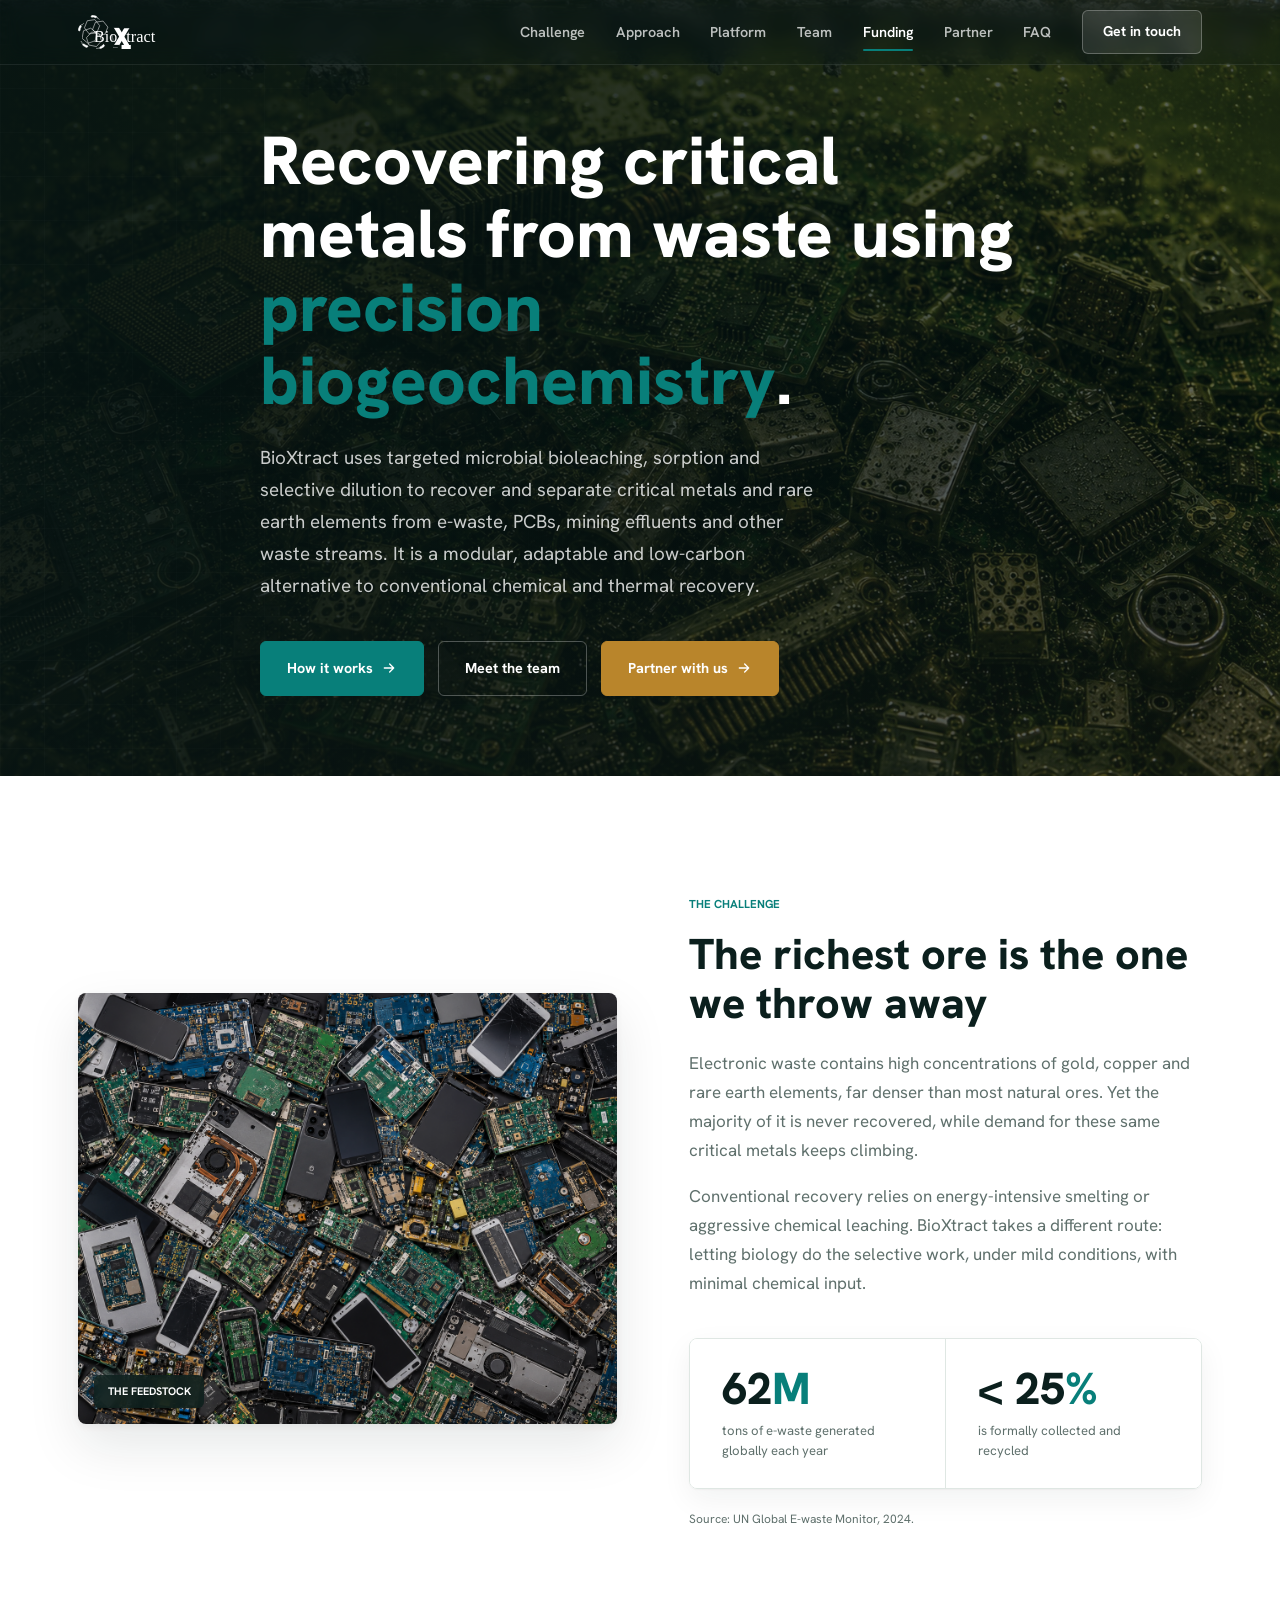
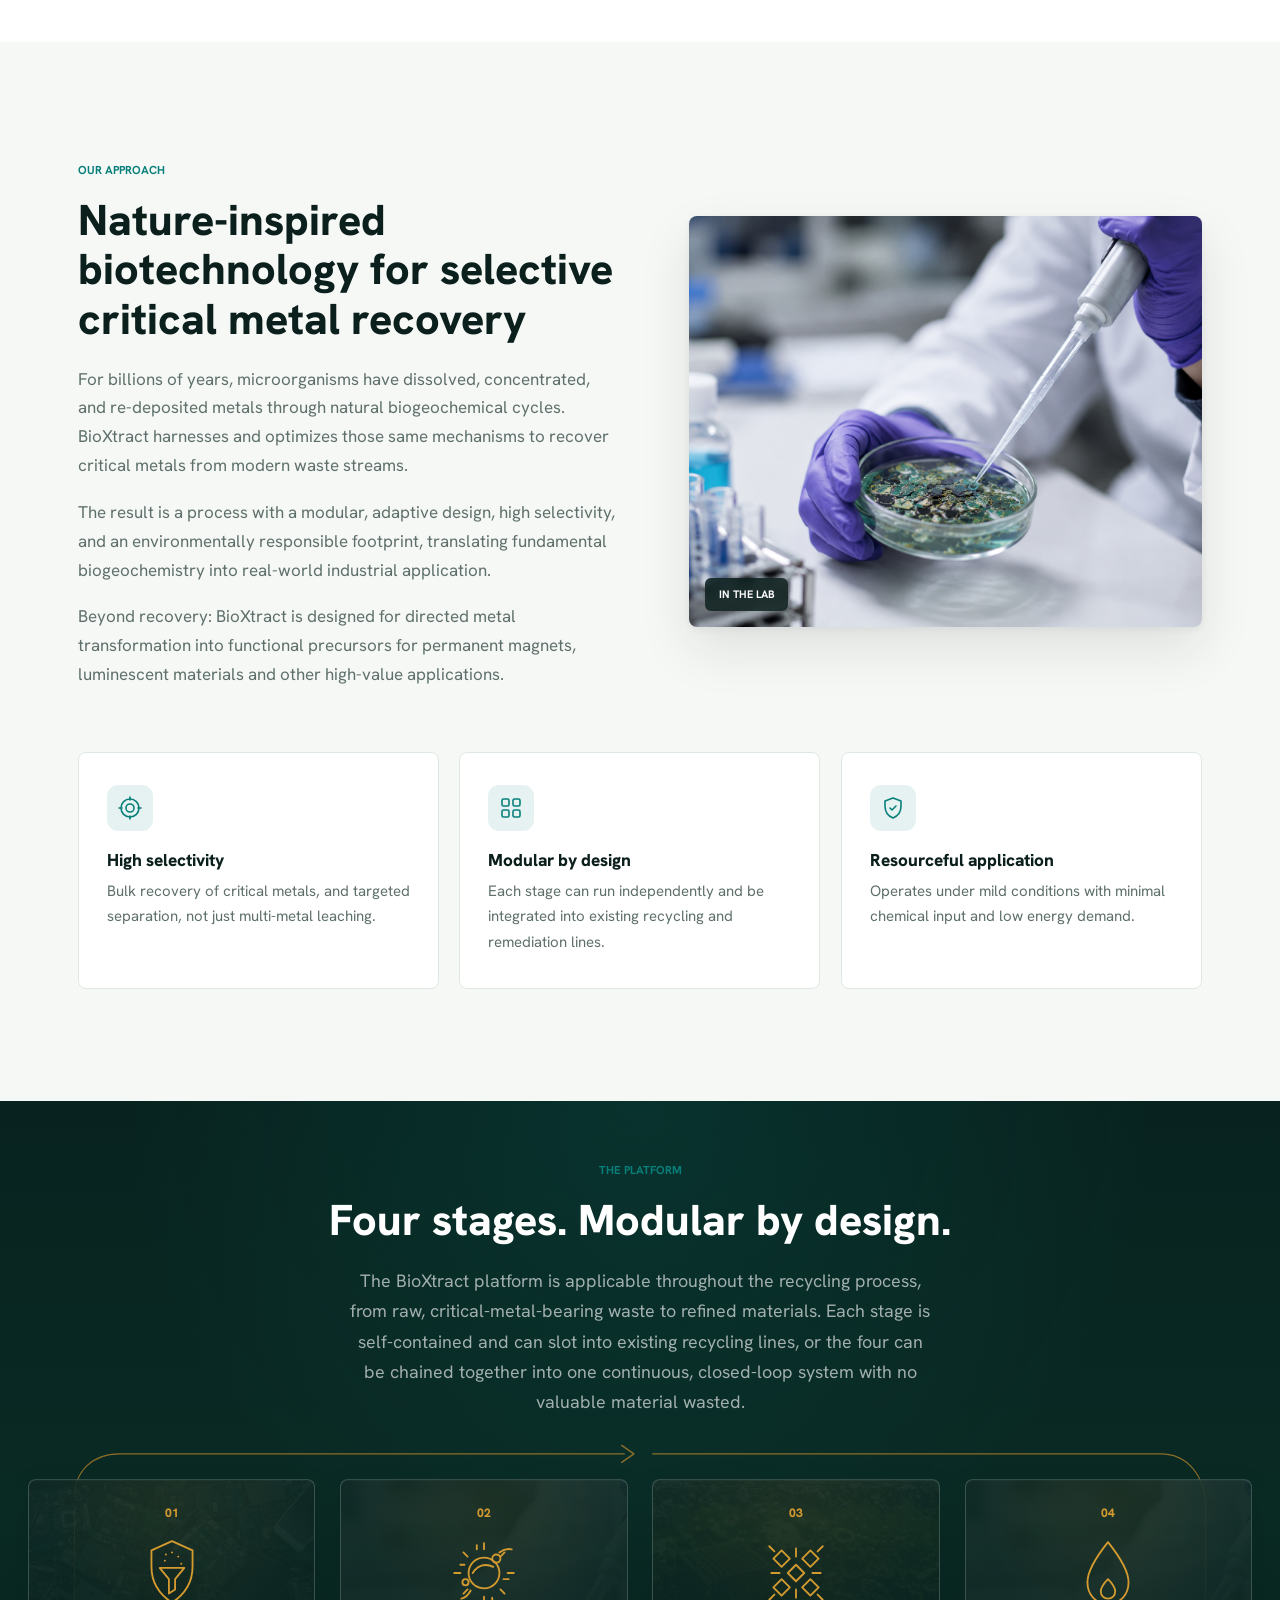
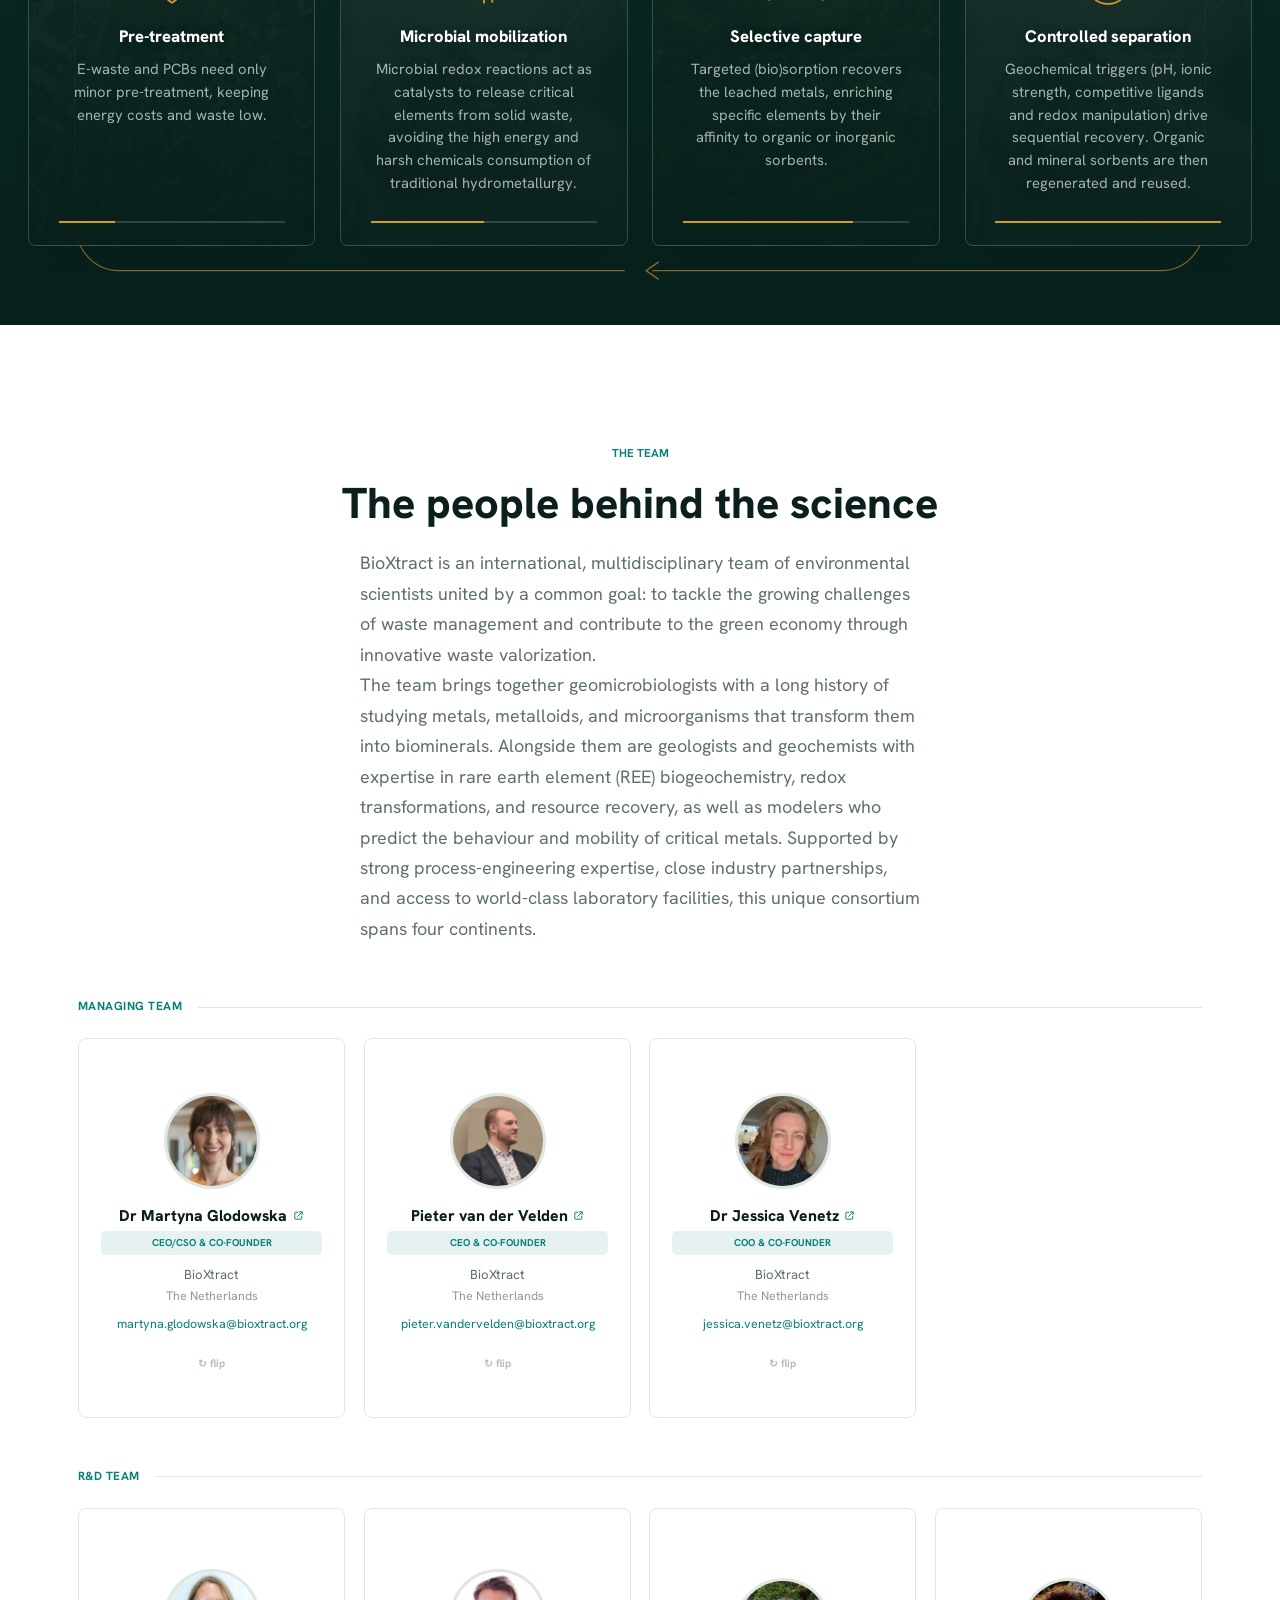
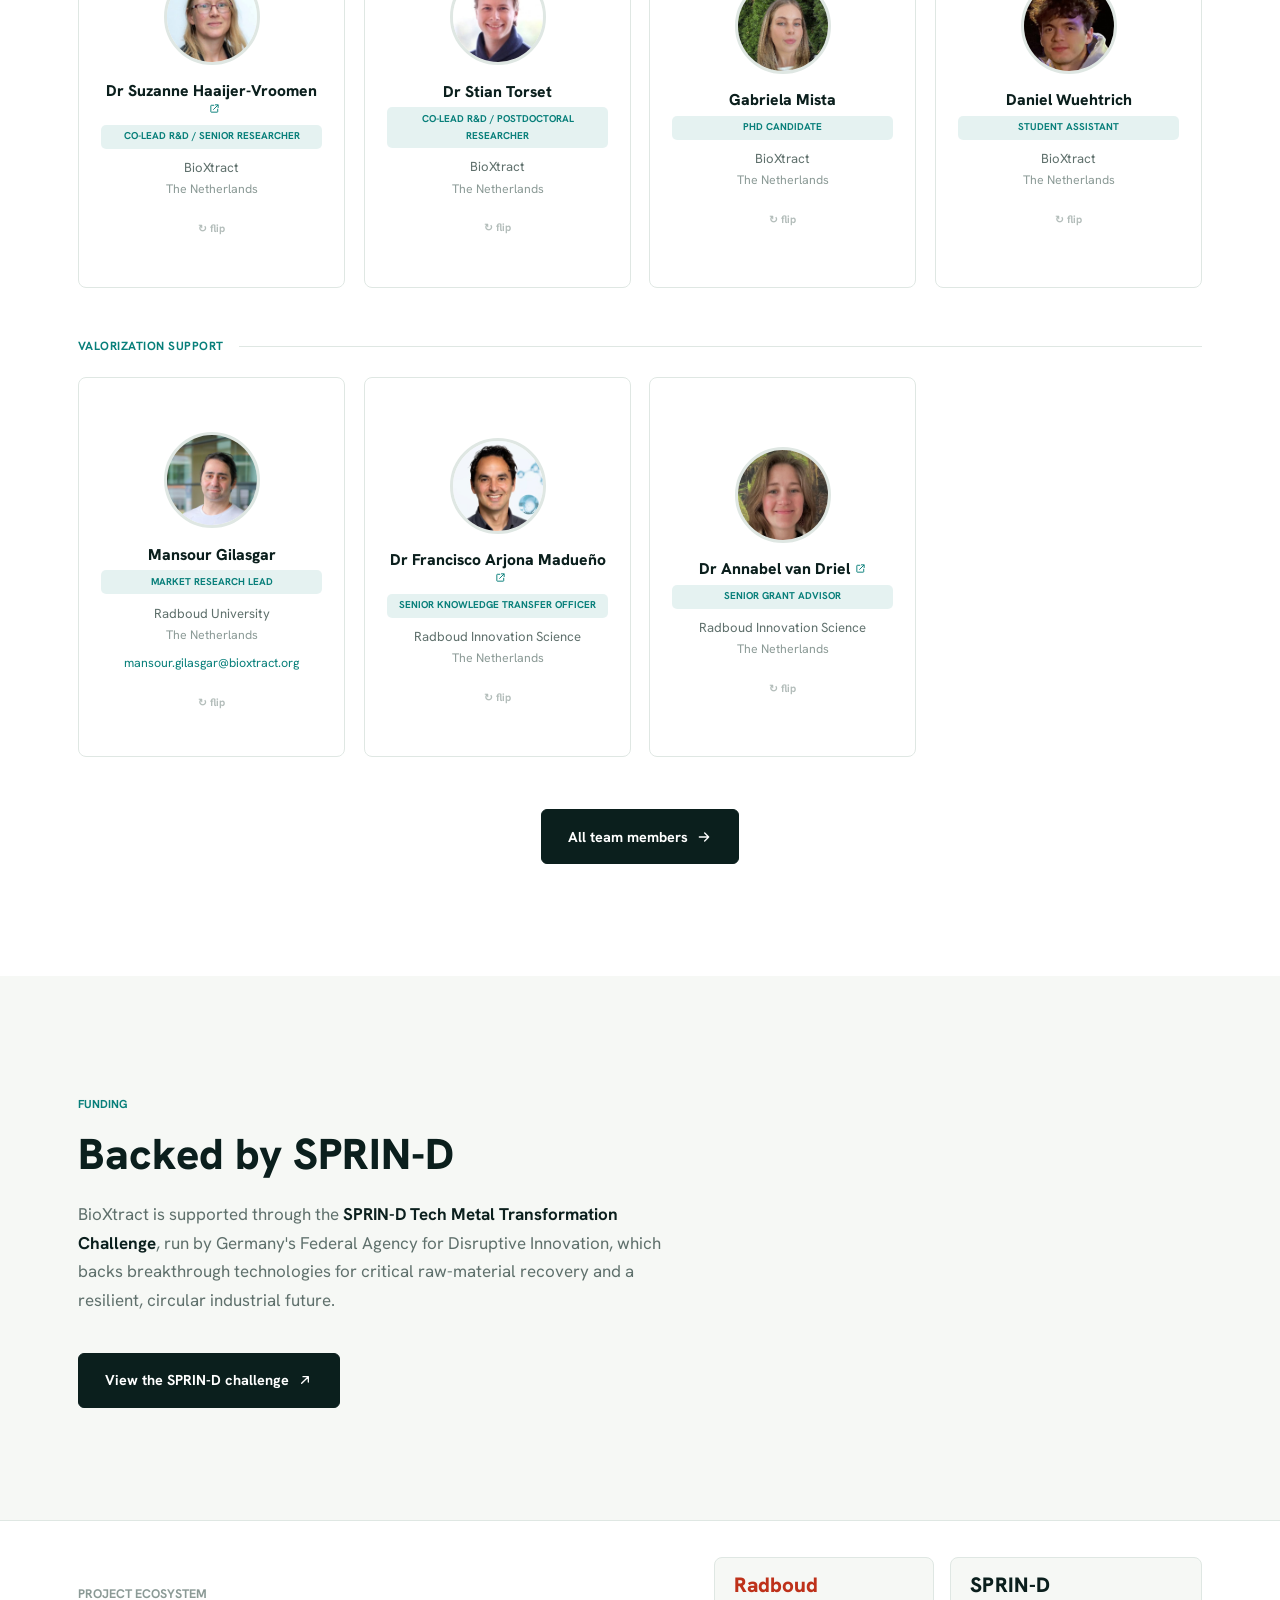
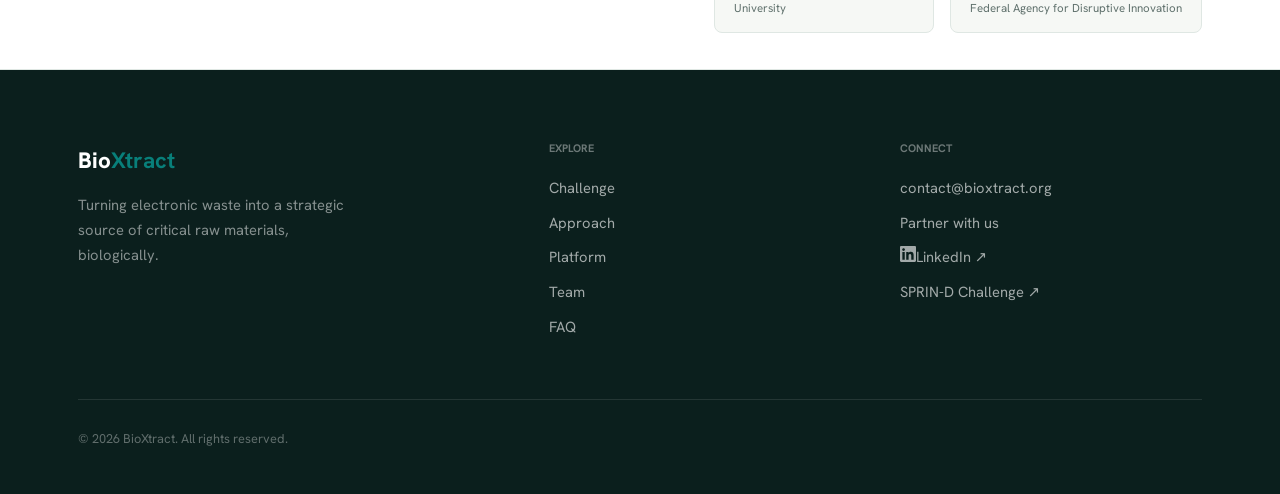
==== index.html @ 9e27aa63 "Apply team review round two; add contact and team email addresses" ====
<!DOCTYPE html>
<html lang="en">
<head>
  <meta charset="UTF-8">
  <meta name="viewport" content="width=device-width, initial-scale=1.0">

  <title>BioXtract | Biological Recovery of Critical Metals from E-Waste</title>
  <meta name="description" content="BioXtract uses targeted microbial bioleaching and sorption to recover and separate critical metals and rare earth elements from e-waste, PCBs, mining effluents and other waste streams: a modular, adaptable, low-carbon alternative to chemical and thermal recovery.">
  <meta name="keywords" content="BioXtract, microbial metal recovery, bioleaching, e-waste recycling, PCB recycling, rare earth elements, REE recovery, critical raw materials, biosorption, biohydrometallurgy, circular economy, SPRIN-D">
  <meta name="robots" content="index, follow, max-image-preview:large">
  <meta name="author" content="BioXtract">
  <meta name="theme-color" content="#02141f">
  <link rel="canonical" href="https://bioxtract.org">
  <link rel="icon" href="assets/images/favicon.svg" type="image/svg+xml">

  <meta property="og:type" content="website">
  <meta property="og:url" content="https://bioxtract.org">
  <meta property="og:title" content="BioXtract | Biological Recovery of Critical Metals from E-Waste">
  <meta property="og:description" content="A modular, nature-inspired biotechnology platform for selective recovery of critical metals and rare earth elements from e-waste, PCBs, mining effluents and other waste streams.">
  <meta property="og:image" content="https://bioxtract.org/assets/images/hero-bg.jpg">
  <meta property="og:image:alt" content="Circuit-board fragments in a BioXtract-style liquid treatment process">
  <meta property="og:site_name" content="BioXtract">
  <meta name="twitter:card" content="summary_large_image">
  <meta name="twitter:title" content="BioXtract | Biological Recovery of Critical Metals">
  <meta name="twitter:description" content="Turning waste streams into a strategic source of critical raw materials, biologically.">
  <meta name="twitter:image" content="https://bioxtract.org/assets/images/hero-bg.jpg">

  <link rel="preconnect" href="https://fonts.googleapis.com">
  <link rel="preconnect" href="https://fonts.gstatic.com" crossorigin>
  <link href="https://fonts.googleapis.com/css2?family=Hanken+Grotesk:wght@400;500;600;700;800&display=swap" rel="stylesheet">

  <script>document.documentElement.classList.add('has-js');</script>
  <link rel="stylesheet" href="assets/css/style.css?v=6128f82a">

  <script type="application/ld+json">
  {
    "@context": "https://schema.org",
    "@graph": [
      {
        "@type": "Organization",
        "@id": "https://bioxtract.org/#organization",
        "name": "BioXtract",
        "alternateName": "BioXtract microbial metal recovery platform",
        "url": "https://bioxtract.org",
        "logo": "https://bioxtract.org/assets/images/favicon.svg",
        "image": "https://bioxtract.org/assets/images/hero-bg.jpg",
        "email": "contact@bioxtract.org",
        "contactPoint": {
          "@type": "ContactPoint",
          "contactType": "general enquiries",
          "email": "contact@bioxtract.org",
          "url": "https://bioxtract.org/partner",
          "availableLanguage": ["en"]
        },
        "description": "BioXtract is a Radboud University spin-out developing a modular microbial platform that selectively recovers and transforms critical metals and rare earth elements from electronic waste, printed circuit boards and other waste streams.",
        "foundingLocation": { "@type": "Place", "name": "Nijmegen, Netherlands" },
        "knowsAbout": [
          "Microbial metal recovery",
          "Bioleaching",
          "Biosorption",
          "Rare earth element recovery",
          "Critical raw materials",
          "Electronic waste recycling",
          "Biohydrometallurgy",
          "Circular economy"
        ],
        "parentOrganization": { "@type": "CollegeOrUniversity", "name": "Radboud University", "url": "https://www.ru.nl/en" },
        "funder": { "@type": "Organization", "name": "SPRIN-D, Federal Agency for Disruptive Innovation", "url": "https://sprind.org" }
      },
      {
        "@type": "ResearchProject",
        "@id": "https://bioxtract.org/#project",
        "name": "BioXtract",
        "url": "https://bioxtract.org",
        "description": "A modular, nature-inspired biotechnological platform for the selective recovery and transformation of critical metals, including rare earth elements, from electronic waste and other waste streams.",
        "parentOrganization": { "@id": "https://bioxtract.org/#organization" },
        "funder": { "@type": "Organization", "name": "SPRIN-D, Federal Agency for Disruptive Innovation", "url": "https://sprind.org" },
        "about": [
          "Critical metal recovery",
          "Rare earth element recovery",
          "Electronic waste recycling",
          "Microbial redox processes",
          "Circular raw materials"
        ]
      },
      {
        "@type": "WebSite",
        "@id": "https://bioxtract.org/#website",
        "url": "https://bioxtract.org",
        "name": "BioXtract",
        "publisher": { "@id": "https://bioxtract.org/#organization" },
        "inLanguage": "en"
      },
      {
        "@type": "WebPage",
        "@id": "https://bioxtract.org/#webpage",
        "url": "https://bioxtract.org",
        "name": "BioXtract | Biological Recovery of Critical Metals from E-Waste",
        "isPartOf": { "@id": "https://bioxtract.org/#website" },
        "about": { "@id": "https://bioxtract.org/#organization" },
        "primaryImageOfPage": "https://bioxtract.org/assets/images/hero-bg.jpg",
        "speakable": {
          "@type": "SpeakableSpecification",
          "cssSelector": [".hero-title", ".hero-sub"]
        }
      }
    ]
  }
  </script>

  <!--
    The people graph below is GENERATED by build.ps1 from content/team.csv;
    do not hand-edit. The copy committed here is a dev-time placeholder; the
    deployed upload/index.html always carries the current team.
  -->
    <!-- TEAM:JSONLD:START -->
  <script type="application/ld+json">
{
    "@context":  "https://schema.org",
    "@graph":  [
                   {
                       "@type":  "Organization",
                       "@id":  "https://bioxtract.org/#organization",
                       "employee":  [
                                        {
                                            "@id":  "https://bioxtract.org/#person-dr-martyna-glodowska"
                                        },
                                        {
                                            "@id":  "https://bioxtract.org/#person-pieter-van-der-velden"
                                        },
                                        {
                                            "@id":  "https://bioxtract.org/#person-dr-jessica-venetz"
                                        },
                                        {
                                            "@id":  "https://bioxtract.org/#person-dr-suzanne-haaijer-vroomen"
                                        },
                                        {
                                            "@id":  "https://bioxtract.org/#person-dr-stian-torset"
                                        },
                                        {
                                            "@id":  "https://bioxtract.org/#person-gabriela-mista"
                                        },
                                        {
                                            "@id":  "https://bioxtract.org/#person-daniel-wuehtrich"
                                        },
                                        {
                                            "@id":  "https://bioxtract.org/#person-mansour-gilasgar"
                                        },
                                        {
                                            "@id":  "https://bioxtract.org/#person-dr-francisco-arjona-madue-o"
                                        },
                                        {
                                            "@id":  "https://bioxtract.org/#person-dr-annabel-van-driel"
                                        },
                                        {
                                            "@id":  "https://bioxtract.org/#person-dr-james-m-byrne"
                                        },
                                        {
                                            "@id":  "https://bioxtract.org/#person-dr-bonnie-mcdevitt"
                                        },
                                        {
                                            "@id":  "https://bioxtract.org/#person-dr-anna-potysz"
                                        },
                                        {
                                            "@id":  "https://bioxtract.org/#person-dr-jeremiah-shuster"
                                        },
                                        {
                                            "@id":  "https://bioxtract.org/#person-dr-elizabeth-j-tomaszewski"
                                        },
                                        {
                                            "@id":  "https://bioxtract.org/#person-prof-dr-henning-prommer"
                                        },
                                        {
                                            "@id":  "https://bioxtract.org/#person-prof-dr-mario-zarroca-hernandez"
                                        }
                                    ],
                       "founder":  [
                                       {
                                           "@id":  "https://bioxtract.org/#person-dr-martyna-glodowska"
                                       },
                                       {
                                           "@id":  "https://bioxtract.org/#person-pieter-van-der-velden"
                                       },
                                       {
                                           "@id":  "https://bioxtract.org/#person-dr-jessica-venetz"
                                       }
                                   ]
                   },
                   {
                       "@type":  "Person",
                       "@id":  "https://bioxtract.org/#person-dr-martyna-glodowska",
                       "name":  "Dr Martyna Glodowska",
                       "description":  "An established researcher with extensive scientific expertise in geomicrobiology and biogeochemistry with a strong international network across academia and industry. She connects knowledge from different fields and translates scientific knowledge into innovative applications and process concepts, shaping BioXtract\u0027s technology and research strategy.",
                       "image":  "https://bioxtract.org/assets/images/team/martyna-glodowska.jpg",
                       "memberOf":  {
                                        "@id":  "https://bioxtract.org/#organization"
                                    },
                       "jobTitle":  "CEO/CSO \u0026 Co-Founder",
                       "affiliation":  {
                                           "@type":  "Organization",
                                           "name":  "BioXtract"
                                       },
                       "email":  "martyna.glodowska@bioxtract.org",
                       "url":  "https://www.ru.nl/en/people/glodowska-m",
                       "sameAs":  [
                                      "https://www.ru.nl/en/people/glodowska-m"
                                  ]
                   },
                   {
                       "@type":  "Person",
                       "@id":  "https://bioxtract.org/#person-pieter-van-der-velden",
                       "name":  "Pieter van der Velden",
                       "description":  "A driven and well-organized leader with a background in biochemistry, currently completing his PhD. He combines scientific expertise with clear communication and a strong vision for the company, leading BioXtract\u0027s development and commercialization efforts.",
                       "image":  "https://bioxtract.org/assets/images/team/pieter-van-der-velden.jpg",
                       "memberOf":  {
                                        "@id":  "https://bioxtract.org/#organization"
                                    },
                       "jobTitle":  "CEO \u0026 Co-Founder",
                       "affiliation":  {
                                           "@type":  "Organization",
                                           "name":  "BioXtract"
                                       },
                       "email":  "pieter.vandervelden@bioxtract.org",
                       "url":  "https://www.ru.nl/en/people/velden-p-van-der",
                       "sameAs":  [
                                      "https://www.ru.nl/en/people/velden-p-van-der"
                                  ]
                   },
                   {
                       "@type":  "Person",
                       "@id":  "https://bioxtract.org/#person-dr-jessica-venetz",
                       "name":  "Dr Jessica Venetz",
                       "description":  "She gained a PhD at the intersection of multiple disciplines, giving her the ability to bridge scientific, technical, and operational domains. A creative problem-solver who aligns stakeholders and drives the company\u0027s day-to-day operations and growth.",
                       "image":  "https://bioxtract.org/assets/images/team/jessica-venetz.jpg",
                       "memberOf":  {
                                        "@id":  "https://bioxtract.org/#organization"
                                    },
                       "jobTitle":  "COO \u0026 Co-Founder",
                       "affiliation":  {
                                           "@type":  "Organization",
                                           "name":  "BioXtract"
                                       },
                       "email":  "jessica.venetz@bioxtract.org",
                       "url":  "https://scholar.google.com/citations?user=Q8Lq658AAAAJ",
                       "sameAs":  [
                                      "https://scholar.google.com/citations?user=Q8Lq658AAAAJ"
                                  ]
                   },
                   {
                       "@type":  "Person",
                       "@id":  "https://bioxtract.org/#person-dr-suzanne-haaijer-vroomen",
                       "name":  "Dr Suzanne Haaijer-Vroomen",
                       "description":  "An experienced researcher with extensive practical expertise in laboratory operations and experimental development. She oversees laboratory organization, coordinates procurement and resource management, and trains new team members in methods and procedures.",
                       "image":  "https://bioxtract.org/assets/images/team/suzanne-haaijer-vroomen.jpg",
                       "memberOf":  {
                                        "@id":  "https://bioxtract.org/#organization"
                                    },
                       "jobTitle":  "Co-Lead R\u0026D / Senior Researcher",
                       "affiliation":  {
                                           "@type":  "Organization",
                                           "name":  "BioXtract"
                                       },
                       "url":  "https://www.ru.nl/en/people/haaijer-s",
                       "sameAs":  [
                                      "https://www.ru.nl/en/people/haaijer-s"
                                  ]
                   },
                   {
                       "@type":  "Person",
                       "@id":  "https://bioxtract.org/#person-dr-stian-torset",
                       "name":  "Dr Stian Torset",
                       "description":  "A dedicated researcher with expertise in bioprospecting and the discovery of novel metabolic pathways. He identifies biological opportunities and translates fundamental discoveries into practical solutions for the company.",
                       "image":  "https://bioxtract.org/assets/images/team/stian-torset.jpg",
                       "memberOf":  {
                                        "@id":  "https://bioxtract.org/#organization"
                                    },
                       "jobTitle":  "Co-Lead R\u0026D / Postdoctoral Researcher",
                       "affiliation":  {
                                           "@type":  "Organization",
                                           "name":  "BioXtract"
                                       }
                   },
                   {
                       "@type":  "Person",
                       "@id":  "https://bioxtract.org/#person-gabriela-mista",
                       "name":  "Gabriela Mista",
                       "description":  "A careful and dedicated PhD researcher central to the execution and validation of experimental work. Rigorous attention to detail generates the reliable, reproducible data behind BioXtract\u0027s technology development.",
                       "image":  "https://bioxtract.org/assets/images/team/gabriela-mista.jpg",
                       "memberOf":  {
                                        "@id":  "https://bioxtract.org/#organization"
                                    },
                       "jobTitle":  "PhD Candidate",
                       "affiliation":  {
                                           "@type":  "Organization",
                                           "name":  "BioXtract"
                                       }
                   },
                   {
                       "@type":  "Person",
                       "@id":  "https://bioxtract.org/#person-daniel-wuehtrich",
                       "name":  "Daniel Wuehtrich",
                       "description":  "A hands-on student research assistant with a background in process engineering. He supports R\u0026D through laboratory experiments and practical research tasks, bringing an engineering perspective to process optimization and scale-up.",
                       "image":  "https://bioxtract.org/assets/images/team/daniel-wuehtrich.jpg",
                       "memberOf":  {
                                        "@id":  "https://bioxtract.org/#organization"
                                    },
                       "jobTitle":  "Student Assistant",
                       "affiliation":  {
                                           "@type":  "Organization",
                                           "name":  "BioXtract"
                                       }
                   },
                   {
                       "@type":  "Person",
                       "@id":  "https://bioxtract.org/#person-mansour-gilasgar",
                       "name":  "Mansour Gilasgar",
                       "description":  "With a background in economics, he leads market research and commercial validation. He turns complex market intelligence into clear, actionable visualizations, bridging business strategy and technology development.",
                       "image":  "https://bioxtract.org/assets/images/team/mansour-gilasgar.jpg",
                       "memberOf":  {
                                        "@id":  "https://bioxtract.org/#organization"
                                    },
                       "jobTitle":  "Market Research Lead",
                       "affiliation":  {
                                           "@type":  "Organization",
                                           "name":  "Radboud University"
                                       },
                       "email":  "mansour.gilasgar@bioxtract.org"
                   },
                   {
                       "@type":  "Person",
                       "@id":  "https://bioxtract.org/#person-dr-francisco-arjona-madue-o",
                       "name":  "Dr Francisco Arjona Madueño",
                       "description":  "Brings extensive experience in knowledge transfer and innovation commercialization, connecting academic research with real-world applications and providing guidance throughout the spinout process.",
                       "image":  "https://bioxtract.org/assets/images/team/francisco-arjona.jpg",
                       "memberOf":  {
                                        "@id":  "https://bioxtract.org/#organization"
                                    },
                       "jobTitle":  "Senior Knowledge Transfer Officer",
                       "affiliation":  {
                                           "@type":  "Organization",
                                           "name":  "Radboud Innovation Science"
                                       },
                       "url":  "https://www.ru.nl/en/people/arjona-madueno-f",
                       "sameAs":  [
                                      "https://www.ru.nl/en/people/arjona-madueno-f"
                                  ]
                   },
                   {
                       "@type":  "Person",
                       "@id":  "https://bioxtract.org/#person-dr-annabel-van-driel",
                       "name":  "Dr Annabel van Driel",
                       "description":  "A supportive project manager who advances the venture through effective coordination and stakeholder engagement, aligning the interests of different parties and keeping innovation activities moving forward.",
                       "image":  "https://bioxtract.org/assets/images/team/annabel-van-driel.jpg",
                       "memberOf":  {
                                        "@id":  "https://bioxtract.org/#organization"
                                    },
                       "jobTitle":  "Senior Grant Advisor",
                       "affiliation":  {
                                           "@type":  "Organization",
                                           "name":  "Radboud Innovation Science"
                                       },
                       "url":  "https://www.ru.nl/en/people/driel-a-van",
                       "sameAs":  [
                                      "https://www.ru.nl/en/people/driel-a-van"
                                  ]
                   },
                   {
                       "@type":  "Person",
                       "@id":  "https://bioxtract.org/#person-dr-james-m-byrne",
                       "name":  "Dr James M. Byrne",
                       "description":  "An expert in environmental mineralogy and geomicrobiology, especially iron biomineralization and the redox cycling of Fe(II)- and Fe(III)-bearing minerals. He has published on metal recovery using biominerals and specializes in Mössbauer spectroscopy.",
                       "image":  "https://bioxtract.org/assets/images/team/james-byrne.jpg",
                       "memberOf":  {
                                        "@id":  "https://bioxtract.org/#organization"
                                    },
                       "affiliation":  {
                                           "@type":  "Organization",
                                           "name":  "University of Bristol"
                                       },
                       "url":  "https://www.bristol.ac.uk/people/person/James-Byrne-68bec5c1-9f51-4e8a-b4c6-c31dc8b41b65/",
                       "sameAs":  [
                                      "https://www.bristol.ac.uk/people/person/James-Byrne-68bec5c1-9f51-4e8a-b4c6-c31dc8b41b65/"
                                  ]
                   },
                   {
                       "@type":  "Person",
                       "@id":  "https://bioxtract.org/#person-dr-bonnie-mcdevitt",
                       "name":  "Dr Bonnie McDevitt",
                       "description":  "Combines expertise in waste stream characterization, isotopic geochemistry and trace element recovery, providing strong applied experience for real-world recovery scenarios.",
                       "image":  "https://bioxtract.org/assets/images/team/bonnie-mcdevitt.jpg",
                       "memberOf":  {
                                        "@id":  "https://bioxtract.org/#organization"
                                    },
                       "affiliation":  {
                                           "@type":  "Organization",
                                           "name":  "USGS"
                                       },
                       "url":  "https://www.usgs.gov/staff-profiles/bonnie-mcdevitt",
                       "sameAs":  [
                                      "https://www.usgs.gov/staff-profiles/bonnie-mcdevitt"
                                  ]
                   },
                   {
                       "@type":  "Person",
                       "@id":  "https://bioxtract.org/#person-dr-anna-potysz",
                       "name":  "Dr Anna Potysz",
                       "description":  "Brings extensive experience in geochemistry and microbial influences on metal-bearing rocks, mining slags and metal redox transformations, critical for understanding diverse waste matrices.",
                       "image":  "https://bioxtract.org/assets/images/team/anna-potysz.jpg",
                       "memberOf":  {
                                        "@id":  "https://bioxtract.org/#organization"
                                    },
                       "affiliation":  {
                                           "@type":  "Organization",
                                           "name":  "University of Wrocław"
                                       },
                       "url":  "https://anna.potysz.ing.uni.wroc.pl/",
                       "sameAs":  [
                                      "https://anna.potysz.ing.uni.wroc.pl/"
                                  ]
                   },
                   {
                       "@type":  "Person",
                       "@id":  "https://bioxtract.org/#person-dr-jeremiah-shuster",
                       "name":  "Dr Jeremiah Shuster",
                       "description":  "Focuses on microbial-metal interactions in natural and engineered settings, strengthening the project\u0027s microbiological and ecological dimensions.",
                       "image":  "https://bioxtract.org/assets/images/team/jeremiah-shuster.jpg",
                       "memberOf":  {
                                        "@id":  "https://bioxtract.org/#organization"
                                    },
                       "affiliation":  {
                                           "@type":  "Organization",
                                           "name":  "University of Western Ontario"
                                       },
                       "url":  "https://www.uwo.ca/earth/people/faculty/Shuster.html",
                       "sameAs":  [
                                      "https://www.uwo.ca/earth/people/faculty/Shuster.html"
                                  ]
                   },
                   {
                       "@type":  "Person",
                       "@id":  "https://bioxtract.org/#person-dr-elizabeth-j-tomaszewski",
                       "name":  "Dr Elizabeth J. Tomaszewski",
                       "description":  "Specializes in geochemical transformations and spectroscopy, essential for a precise mechanistic understanding of metal redox behavior and elemental speciation in complex matrices.",
                       "image":  "https://bioxtract.org/assets/images/team/elizabeth-tomaszewski.jpg",
                       "memberOf":  {
                                        "@id":  "https://bioxtract.org/#organization"
                                    },
                       "affiliation":  {
                                           "@type":  "Organization",
                                           "name":  "USGS"
                                       },
                       "url":  "https://www.usgs.gov/staff-profiles/elizabeth-j-tomaszewski",
                       "sameAs":  [
                                      "https://www.usgs.gov/staff-profiles/elizabeth-j-tomaszewski"
                                  ]
                   },
                   {
                       "@type":  "Person",
                       "@id":  "https://bioxtract.org/#person-prof-dr-henning-prommer",
                       "name":  "Prof. Dr Henning Prommer",
                       "description":  "A leader in reactive transport modeling, integrating chemical, biological and physical processes to predict metal mobility and guide process optimization. Co-founder of Ekion, which commercializes electrokinetic in-situ recovery (EK-ISR) of metals, including REEs.",
                       "image":  "https://bioxtract.org/assets/images/team/henning-prommer.jpg",
                       "memberOf":  {
                                        "@id":  "https://bioxtract.org/#organization"
                                    },
                       "affiliation":  {
                                           "@type":  "Organization",
                                           "name":  "University of Western Australia / Ekion"
                                       },
                       "url":  "https://research-repository.uwa.edu.au/en/persons/henning-prommer/",
                       "sameAs":  [
                                      "https://research-repository.uwa.edu.au/en/persons/henning-prommer/"
                                  ]
                   },
                   {
                       "@type":  "Person",
                       "@id":  "https://bioxtract.org/#person-prof-dr-mario-zarroca-hernandez",
                       "name":  "Prof. Dr Mario Zarroca Hernandez",
                       "description":  "Specializes in environmental geology and hydrogeology, focusing on metal recovery and remediation of mining wastes, including acid mine drainage treatment. With 25 years of consulting experience and over 50 scientific papers, he bridges research and applied environmental innovation.",
                       "image":  "https://bioxtract.org/assets/images/team/mario-zarroca.jpg",
                       "memberOf":  {
                                        "@id":  "https://bioxtract.org/#organization"
                                    },
                       "affiliation":  {
                                           "@type":  "Organization",
                                           "name":  "Autonomous University of Barcelona"
                                       },
                       "url":  "https://portalrecerca.uab.cat/en/persons/mario-zarroca-hernandez-3",
                       "sameAs":  [
                                      "https://portalrecerca.uab.cat/en/persons/mario-zarroca-hernandez-3"
                                  ]
                   }
               ]
}
  </script>
  <!-- TEAM:JSONLD:END -->
</head>

<body>

  <!-- Navigation -->
  <header class="nav" id="nav-header">
    <div class="container nav-inner">
      <a href="#" class="nav-logo" aria-label="BioXtract home">
        <img src="assets/images/bioxtract-logo.svg" alt="BioXtract" class="nav-logo-img" width="150" height="60">
      </a>

      <button class="nav-toggle" id="nav-toggle" aria-label="Toggle menu" aria-expanded="false" aria-controls="nav-menu">
        <span></span><span></span><span></span>
      </button>

      <nav class="nav-menu" id="nav-menu" aria-label="Main">
        <a href="#challenge" class="nav-link">Challenge</a>
        <a href="#approach"  class="nav-link">Approach</a>
        <a href="#process"   class="nav-link">Platform</a>
        <a href="#team"      class="nav-link">Team</a>
        <a href="#funding"   class="nav-link">Funding</a>
        <a href="partner.html" class="nav-link">Partner</a>
        <a href="faq.html"   class="nav-link">FAQ</a>
        <a href="partner.html" class="nav-cta">Get in touch</a>
      </nav>
    </div>
  </header>

  <main>

    <!-- Hero -->
    <section class="hero" aria-label="Introduction">
      <div class="hero-bg" role="img" aria-label="Electronic circuit-board fragments in a liquid treatment process"></div>
      <div class="container hero-inner">
        <h1 class="hero-title">Recovering critical metals from waste using <span class="accent">precision biogeochemistry</span>.</h1>
        <p class="hero-sub">
          BioXtract uses targeted microbial bioleaching, sorption and selective dilution to
          recover and separate critical metals and rare earth elements from e-waste, PCBs,
          mining effluents and other waste streams. It is a modular, adaptable and low-carbon
          alternative to conventional chemical and thermal recovery.
        </p>
        <div class="hero-actions">
          <a href="#approach" class="btn btn--primary">
            How it works
            <svg viewBox="0 0 24 24" fill="none" stroke="currentColor" stroke-width="2" aria-hidden="true"><path d="M5 12h14M13 6l6 6-6 6" stroke-linecap="round" stroke-linejoin="round"/></svg>
          </a>
          <a href="#team" class="btn btn--ghost">Meet the team</a>
          <a href="partner.html" class="btn btn--gold">
            Partner with us
            <svg viewBox="0 0 24 24" fill="none" stroke="currentColor" stroke-width="2" aria-hidden="true"><path d="M5 12h14M13 6l6 6-6 6" stroke-linecap="round" stroke-linejoin="round"/></svg>
          </a>
        </div>
      </div>
    </section>

    <!-- Challenge -->
    <section class="section" id="challenge" aria-labelledby="challenge-h">
      <div class="container">
        <div class="split">
          <div class="split-media fade-up">
            <img src="assets/images/challenge-ewaste.jpg" alt="Mixed electronic waste and circuit-board materials" loading="lazy">
            <span class="tag">The feedstock</span>
          </div>
          <div class="split-body fade-up">
            <span class="eyebrow">The Challenge</span>
            <h2 class="h2" id="challenge-h">The richest ore is the one we throw away</h2>
            <p>
              Electronic waste contains high concentrations of gold, copper and rare earth elements,
              far denser than most natural ores. Yet the majority of it is never recovered, while
              demand for these same critical metals keeps climbing.
            </p>
            <p>
              Conventional recovery relies on energy-intensive smelting or aggressive chemical
              leaching. BioXtract takes a different route: letting biology do the selective work,
              under mild conditions, with minimal chemical input.
            </p>
            <div class="stats">
              <div class="stat">
                <div class="num">62<span class="accent">M</span></div>
                <div class="label">tons of e-waste generated globally each year</div>
              </div>
              <div class="stat">
                <div class="num">&lt; 25<span class="accent">%</span></div>
                <div class="label">is formally collected and recycled</div>
              </div>
            </div>
            <p class="stat-note">Source: UN Global E-waste Monitor, 2024.</p>
          </div>
        </div>
      </div>
    </section>

    <!-- Approach -->
    <section class="section bg-surface" id="approach" aria-labelledby="approach-h">
      <div class="container">
        <div class="split split--reverse" style="margin-bottom:4rem">
          <div class="split-media fade-up">
            <img src="assets/images/approach-lab.jpg" alt="Researcher pipetting liquid onto circuit-board fragments in a laboratory dish" loading="lazy">
            <span class="tag">In the lab</span>
          </div>
          <div class="split-body fade-up">
            <span class="eyebrow">Our Approach</span>
            <h2 class="h2" id="approach-h">Nature-inspired biotechnology for selective critical metal recovery</h2>
            <p>
              For billions of years, microorganisms have dissolved, concentrated, and re-deposited
              metals through natural biogeochemical cycles. BioXtract harnesses and optimizes
              those same mechanisms to recover critical metals from modern waste streams.
            </p>
            <p>
              The result is a process with a modular, adaptive design, high selectivity, and an
              environmentally responsible footprint, translating fundamental biogeochemistry
              into real-world industrial application.
            </p>
            <p>
              Beyond recovery: BioXtract is designed for directed metal transformation into
              functional precursors for permanent magnets, luminescent materials and other
              high-value applications.
            </p>
          </div>
        </div>

        <div class="pillars">
          <div class="pillar fade-up">
            <div class="pillar-icon" aria-hidden="true">
              <svg viewBox="0 0 24 24" stroke-linecap="round" stroke-linejoin="round"><circle cx="12" cy="12" r="9"/><circle cx="12" cy="12" r="4"/><path d="M12 1v3M12 20v3M1 12h3M20 12h3"/></svg>
            </div>
            <h3>High selectivity</h3>
            <p>Bulk recovery of critical metals, and targeted separation, not just multi-metal leaching.</p>
          </div>
          <div class="pillar fade-up" style="transition-delay:80ms">
            <div class="pillar-icon" aria-hidden="true">
              <svg viewBox="0 0 24 24" stroke-linecap="round" stroke-linejoin="round"><rect x="3" y="3" width="7" height="7" rx="1.5"/><rect x="14" y="3" width="7" height="7" rx="1.5"/><rect x="3" y="14" width="7" height="7" rx="1.5"/><rect x="14" y="14" width="7" height="7" rx="1.5"/></svg>
            </div>
            <h3>Modular by design</h3>
            <p>Each stage can run independently and be integrated into existing recycling and remediation lines.</p>
          </div>
          <div class="pillar fade-up" style="transition-delay:160ms">
            <div class="pillar-icon" aria-hidden="true">
              <svg viewBox="0 0 24 24" stroke-linecap="round" stroke-linejoin="round"><path d="M12 22c5-2 8-6 8-12V5l-8-3-8 3v5c0 6 3 10 8 12z"/><path d="M9 12l2 2 4-4"/></svg>
            </div>
            <h3>Resourceful application</h3>
            <p>Operates under mild conditions with minimal chemical input and low energy demand.</p>
          </div>
        </div>
      </div>
    </section>

    <!-- Platform -->
    <section class="section bg-dark process-section" id="process" aria-labelledby="process-h">
      <div class="container">
        <div class="platform-head center">
          <span class="eyebrow">The Platform</span>
          <h2 class="h2" id="process-h">Four stages. Modular by design.</h2>
          <p class="lead">
            The BioXtract platform is applicable throughout the recycling process, from raw,
            critical-metal-bearing waste to refined materials. Each stage is self-contained and can
            slot into existing recycling lines, or the four can be chained together into one
            continuous, closed-loop system with no valuable material wasted.
          </p>
        </div>

        <div class="module-loop fade-up" role="list" aria-label="BioXtract platform stages">
          <svg class="module-loop-line" viewBox="0 0 1180 374" preserveAspectRatio="none" aria-hidden="true">
            <path d="M34 50 C34 28 52 14 78 14 H575" />
            <path d="M602 14 H1102 C1128 14 1146 32 1146 58 V316 C1146 342 1128 360 1102 360 H602" />
            <path d="M575 360 H78 C52 360 34 342 34 316 V58" />
            <path class="loop-arrow loop-arrow-top" d="M572 7 L584 14 L572 21" />
            <path class="loop-arrow loop-arrow-bottom" d="M608 353 L596 360 L608 367" />
          </svg>

          <article class="module" role="listitem">
            <img class="module-photo" src="assets/images/challenge-ewaste.jpg" alt="" loading="lazy">
            <div class="module-step">01</div>
            <svg class="module-icon" viewBox="0 0 72 72" aria-hidden="true">
              <path d="M36 5 56 14v16c0 16-8 27-20 35-12-8-20-19-20-35V14L36 5Z" />
              <path d="M24 31h24L39 42v10l-6 4V42L24 31Z" />
              <path d="M30 18h.1M36 16h.1M42 20h.1M29 24h.1M45 27h.1" />
            </svg>
            <h3>Pre-treatment</h3>
            <p>E-waste and PCBs need only minor pre-treatment, keeping energy costs and waste low.</p>
            <div class="module-bar"><span style="width:25%"></span></div>
          </article>

          <article class="module" role="listitem">
            <img class="module-photo" src="assets/images/approach-lab.jpg" alt="" loading="lazy">
            <div class="module-step">02</div>
            <svg class="module-icon" viewBox="0 0 72 72" aria-hidden="true">
              <circle cx="36" cy="36" r="15" />
              <circle cx="48" cy="22" r="4" />
              <circle cx="18" cy="45" r="3" />
              <path d="M36 13V7M36 65v-6M13 36H7M65 36h-6M20 20l-4-4M56 56l-4-4M52 20l4-4M16 56l4-4" />
              <path d="M25 36c4-7 12-10 20-6" />
              <path d="M23 53c-2 4-5 7-9 8M51 16c4-3 8-4 12-3" />
              <path d="M13 28h4M55 42h5M29 9v4M44 60v4" />
            </svg>
            <h3>Microbial mobilization</h3>
            <p>Microbial redox reactions act as catalysts to release critical elements from solid waste, avoiding the high energy and harsh chemicals consumption of traditional hydrometallurgy.</p>
            <div class="module-bar"><span style="width:50%"></span></div>
          </article>

          <article class="module" role="listitem">
            <img class="module-photo" src="assets/images/hero-bg.jpg" alt="" loading="lazy">
            <div class="module-step">03</div>
            <svg class="module-icon" viewBox="0 0 72 72" aria-hidden="true">
              <path d="M14 22 22 14 30 22 22 30 14 22Z" />
              <path d="M42 22 50 14 58 22 50 30 42 22Z" />
              <path d="M28 36 36 28 44 36 36 44 28 36Z" />
              <path d="M14 50 22 42 30 50 22 58 14 50Z" />
              <path d="M42 50 50 42 58 50 50 58 42 50Z" />
              <path d="M15 15 10 10M57 15l5-5M15 57l-5 5M57 57l5 5" />
              <path d="M36 12v8M36 52v8M12 36h8M52 36h8" />
            </svg>
            <h3>Selective capture</h3>
            <p>Targeted (bio)sorption recovers the leached metals, enriching specific elements by their affinity to organic or inorganic sorbents.</p>
            <div class="module-bar"><span style="width:75%"></span></div>
          </article>

          <article class="module" role="listitem">
            <img class="module-photo" src="assets/images/approach-lab.jpg" alt="" loading="lazy">
            <div class="module-step">04</div>
            <svg class="module-icon" viewBox="0 0 72 72" aria-hidden="true">
              <path d="M36 6C48 21 56 34 56 45c0 13-9 21-20 21s-20-8-20-21C16 34 24 21 36 6Z" />
              <path d="M36 42c5 5 7 8 7 12 0 4-3 7-7 7s-7-3-7-7c0-4 2-7 7-12Z" />
            </svg>
            <h3>Controlled separation</h3>
            <p>Geochemical triggers (pH, ionic strength, competitive ligands and redox manipulation) drive sequential recovery. Organic and mineral sorbents are then regenerated and reused.</p>
            <div class="module-bar"><span style="width:100%"></span></div>
          </article>
        </div>
      </div>
    </section>

    <!-- Team -->
    <section class="section" id="team" aria-labelledby="team-h">
      <div class="container">
        <div class="team-head center">
          <span class="eyebrow">The Team</span>
          <h2 class="h2" id="team-h">The people behind the science</h2>
          <p class="lead">
            BioXtract is an international, multidisciplinary team of environmental scientists united by
            a common goal: to tackle the growing challenges of waste management and contribute to the
            green economy through innovative waste valorization.
          </p>
          <p class="lead">
            The team brings together geomicrobiologists with a long history of studying metals,
            metalloids, and microorganisms that transform them into biominerals. Alongside them
            are geologists and geochemists with expertise in rare earth element (REE) biogeochemistry,
            redox transformations, and resource recovery, as well as modelers who predict the behaviour
            and mobility of critical metals. Supported by strong process-engineering expertise, close
            industry partnerships, and access to world-class laboratory facilities, this unique
            consortium spans four continents.
          </p>
        </div>

        <!--
          Team entries are managed in content/team.csv, the single
          source of truth. In the browser main.js renders these cards from it.
          build.ps1 additionally bakes the same cards into upload/index.html as
          static HTML (replacing the TEAM:AUTO block below) so search engines and
          AI crawlers that do not execute JavaScript still read the full team.
        -->
        <div class="team-groups" id="team-root" data-team-scope="home">
          <!-- TEAM:AUTO:START -->
          <section class="team-group">
            <h3 class="team-group-title">Managing Team</h3>
            <div class="team-grid" role="list" aria-label="Managing Team">
              <article class="team-card fade-up" role="listitem">
                <div class="card-inner"><div class="card-face card-front">
                  <div class="team-photo-wrap"><img src="assets/images/team/martyna-glodowska.jpg" alt="Portrait of Dr Martyna Glodowska" class="team-photo" width="400" height="400" loading="lazy" decoding="async"></div>
                  <h4 class="team-name"><a class="team-name-link" href="https://www.ru.nl/en/people/glodowska-m" target="_blank" rel="noopener noreferrer">Dr Martyna Glodowska</a></h4>
                  <span class="team-role">CEO/CSO &amp; Co-Founder</span>
                  <p class="team-affiliation">BioXtract</p>
                  <p class="team-country">The Netherlands</p>
                  <a class="team-email" href="mailto:martyna.glodowska@bioxtract.org">martyna.glodowska@bioxtract.org</a>
                  <p class="team-static-bio">An established researcher with extensive scientific expertise in geomicrobiology and biogeochemistry with a strong international network across academia and industry. She connects knowledge from different fields and translates scientific knowledge into innovative applications and process concepts, shaping BioXtract&#39;s technology and research strategy.</p>
                </div></div>
              </article>
              <article class="team-card fade-up" role="listitem">
                <div class="card-inner"><div class="card-face card-front">
                  <div class="team-photo-wrap"><img src="assets/images/team/pieter-van-der-velden.jpg" alt="Portrait of Pieter van der Velden" class="team-photo" width="400" height="400" loading="lazy" decoding="async"></div>
                  <h4 class="team-name"><a class="team-name-link" href="https://www.ru.nl/en/people/velden-p-van-der" target="_blank" rel="noopener noreferrer">Pieter van der Velden</a></h4>
                  <span class="team-role">CEO &amp; Co-Founder</span>
                  <p class="team-affiliation">BioXtract</p>
                  <p class="team-country">The Netherlands</p>
                  <a class="team-email" href="mailto:pieter.vandervelden@bioxtract.org">pieter.vandervelden@bioxtract.org</a>
                  <p class="team-static-bio">A driven and well-organized leader with a background in biochemistry, currently completing his PhD. He combines scientific expertise with clear communication and a strong vision for the company, leading BioXtract&#39;s development and commercialization efforts.</p>
                </div></div>
              </article>
              <article class="team-card fade-up" role="listitem">
                <div class="card-inner"><div class="card-face card-front">
                  <div class="team-photo-wrap"><img src="assets/images/team/jessica-venetz.jpg" alt="Portrait of Dr Jessica Venetz" class="team-photo" width="400" height="400" loading="lazy" decoding="async"></div>
                  <h4 class="team-name"><a class="team-name-link" href="https://scholar.google.com/citations?user=Q8Lq658AAAAJ" target="_blank" rel="noopener noreferrer">Dr Jessica Venetz</a></h4>
                  <span class="team-role">COO &amp; Co-Founder</span>
                  <p class="team-affiliation">BioXtract</p>
                  <p class="team-country">The Netherlands</p>
                  <a class="team-email" href="mailto:jessica.venetz@bioxtract.org">jessica.venetz@bioxtract.org</a>
                  <p class="team-static-bio">She gained a PhD at the intersection of multiple disciplines, giving her the ability to bridge scientific, technical, and operational domains. A creative problem-solver who aligns stakeholders and drives the company&#39;s day-to-day operations and growth.</p>
                </div></div>
              </article>
            </div>
          </section>
          <section class="team-group">
            <h3 class="team-group-title">R&amp;D Team</h3>
            <div class="team-grid" role="list" aria-label="R&amp;D Team">
              <article class="team-card fade-up" role="listitem">
                <div class="card-inner"><div class="card-face card-front">
                  <div class="team-photo-wrap"><img src="assets/images/team/suzanne-haaijer-vroomen.jpg" alt="Portrait of Dr Suzanne Haaijer-Vroomen" class="team-photo" width="400" height="400" loading="lazy" decoding="async"></div>
                  <h4 class="team-name"><a class="team-name-link" href="https://www.ru.nl/en/people/haaijer-s" target="_blank" rel="noopener noreferrer">Dr Suzanne Haaijer-Vroomen</a></h4>
                  <span class="team-role">Co-Lead R&amp;D / Senior Researcher</span>
                  <p class="team-affiliation">BioXtract</p>
                  <p class="team-country">The Netherlands</p>
                  <p class="team-static-bio">An experienced researcher with extensive practical expertise in laboratory operations and experimental development. She oversees laboratory organization, coordinates procurement and resource management, and trains new team members in methods and procedures.</p>
                </div></div>
              </article>
              <article class="team-card fade-up" role="listitem">
                <div class="card-inner"><div class="card-face card-front">
                  <div class="team-photo-wrap"><img src="assets/images/team/stian-torset.jpg" alt="Portrait of Dr Stian Torset" class="team-photo" width="400" height="400" loading="lazy" decoding="async"></div>
                  <h4 class="team-name">Dr Stian Torset</h4>
                  <span class="team-role">Co-Lead R&amp;D / Postdoctoral Researcher</span>
                  <p class="team-affiliation">BioXtract</p>
                  <p class="team-country">The Netherlands</p>
                  <p class="team-static-bio">A dedicated researcher with expertise in bioprospecting and the discovery of novel metabolic pathways. He identifies biological opportunities and translates fundamental discoveries into practical solutions for the company.</p>
                </div></div>
              </article>
              <article class="team-card fade-up" role="listitem">
                <div class="card-inner"><div class="card-face card-front">
                  <div class="team-photo-wrap"><img src="assets/images/team/gabriela-mista.jpg" alt="Portrait of Gabriela Mista" class="team-photo" width="400" height="400" loading="lazy" decoding="async"></div>
                  <h4 class="team-name">Gabriela Mista</h4>
                  <span class="team-role">PhD Candidate</span>
                  <p class="team-affiliation">BioXtract</p>
                  <p class="team-country">The Netherlands</p>
                  <p class="team-static-bio">A careful and dedicated PhD researcher central to the execution and validation of experimental work. Rigorous attention to detail generates the reliable, reproducible data behind BioXtract&#39;s technology development.</p>
                </div></div>
              </article>
              <article class="team-card fade-up" role="listitem">
                <div class="card-inner"><div class="card-face card-front">
                  <div class="team-photo-wrap"><img src="assets/images/team/daniel-wuehtrich.jpg" alt="Portrait of Daniel Wuehtrich" class="team-photo" width="400" height="400" loading="lazy" decoding="async"></div>
                  <h4 class="team-name">Daniel Wuehtrich</h4>
                  <span class="team-role">Student Assistant</span>
                  <p class="team-affiliation">BioXtract</p>
                  <p class="team-country">The Netherlands</p>
                  <p class="team-static-bio">A hands-on student research assistant with a background in process engineering. He supports R&amp;D through laboratory experiments and practical research tasks, bringing an engineering perspective to process optimization and scale-up.</p>
                </div></div>
              </article>
            </div>
          </section>
          <section class="team-group">
            <h3 class="team-group-title">Valorization Support</h3>
            <div class="team-grid" role="list" aria-label="Valorization Support">
              <article class="team-card fade-up" role="listitem">
                <div class="card-inner"><div class="card-face card-front">
                  <div class="team-photo-wrap"><img src="assets/images/team/mansour-gilasgar.jpg" alt="Portrait of Mansour Gilasgar" class="team-photo" width="400" height="400" loading="lazy" decoding="async"></div>
                  <h4 class="team-name">Mansour Gilasgar</h4>
                  <span class="team-role">Market Research Lead</span>
                  <p class="team-affiliation">Radboud University</p>
                  <p class="team-country">The Netherlands</p>
                  <a class="team-email" href="mailto:mansour.gilasgar@bioxtract.org">mansour.gilasgar@bioxtract.org</a>
                  <p class="team-static-bio">With a background in economics, he leads market research and commercial validation. He turns complex market intelligence into clear, actionable visualizations, bridging business strategy and technology development.</p>
                </div></div>
              </article>
              <article class="team-card fade-up" role="listitem">
                <div class="card-inner"><div class="card-face card-front">
                  <div class="team-photo-wrap"><img src="assets/images/team/francisco-arjona.jpg" alt="Portrait of Dr Francisco Arjona Madueño" class="team-photo" width="400" height="400" loading="lazy" decoding="async"></div>
                  <h4 class="team-name"><a class="team-name-link" href="https://www.ru.nl/en/people/arjona-madueno-f" target="_blank" rel="noopener noreferrer">Dr Francisco Arjona Madueño</a></h4>
                  <span class="team-role">Senior Knowledge Transfer Officer</span>
                  <p class="team-affiliation">Radboud Innovation Science</p>
                  <p class="team-country">The Netherlands</p>
                  <p class="team-static-bio">Brings extensive experience in knowledge transfer and innovation commercialization, connecting academic research with real-world applications and providing guidance throughout the spinout process.</p>
                </div></div>
              </article>
              <article class="team-card fade-up" role="listitem">
                <div class="card-inner"><div class="card-face card-front">
                  <div class="team-photo-wrap"><img src="assets/images/team/annabel-van-driel.jpg" alt="Portrait of Dr Annabel van Driel" class="team-photo" width="400" height="400" loading="lazy" decoding="async"></div>
                  <h4 class="team-name"><a class="team-name-link" href="https://www.ru.nl/en/people/driel-a-van" target="_blank" rel="noopener noreferrer">Dr Annabel van Driel</a></h4>
                  <span class="team-role">Senior Grant Advisor</span>
                  <p class="team-affiliation">Radboud Innovation Science</p>
                  <p class="team-country">The Netherlands</p>
                  <p class="team-static-bio">A supportive project manager who advances the venture through effective coordination and stakeholder engagement, aligning the interests of different parties and keeping innovation activities moving forward.</p>
                </div></div>
              </article>
            </div>
          </section>
          <!-- TEAM:AUTO:END -->
        </div>

        <div class="team-cta center">
          <a href="team.html" class="btn btn--dark">
            All team members
            <svg viewBox="0 0 24 24" fill="none" stroke="currentColor" stroke-width="2" aria-hidden="true"><path d="M5 12h14M13 6l6 6-6 6" stroke-linecap="round" stroke-linejoin="round"/></svg>
          </a>
        </div>
      </div>
    </section>

    <!-- Funding -->
    <section class="section bg-surface" id="funding" aria-labelledby="funding-h">
      <div class="container">
        <div class="funding">
          <span class="eyebrow">Funding</span>
          <h2 class="h2" id="funding-h">Backed by SPRIN-D</h2>
          <p>
            BioXtract is supported through the <strong>SPRIN-D Tech Metal Transformation Challenge</strong>,
            run by Germany's Federal Agency for Disruptive Innovation, which backs breakthrough technologies
            for critical raw-material recovery and a resilient, circular industrial future.
          </p>
          <a href="https://sprind.org/en/actions/challenges/tech-metal" target="_blank" rel="noopener noreferrer" class="btn btn--dark">
            View the SPRIN-D challenge
            <svg viewBox="0 0 24 24" fill="none" stroke="currentColor" stroke-width="2" aria-hidden="true"><path d="M7 17 17 7M9 7h8v8" stroke-linecap="round" stroke-linejoin="round"/></svg>
          </a>
        </div>
      </div>
    </section>

    <section class="partners" aria-label="Project partners and funder">
      <div class="container partners-inner">
        <p class="partners-label">Project ecosystem</p>
        <div class="partner-logos" role="list">
          <a class="partner-logo partner-logo--radboud" href="https://www.ru.nl/en" target="_blank" rel="noopener noreferrer" role="listitem" aria-label="Radboud University">
            <span class="partner-mark">Radboud</span>
            <span class="partner-sub">University</span>
          </a>
          <a class="partner-logo partner-logo--sprind" href="https://sprind.org/en" target="_blank" rel="noopener noreferrer" role="listitem" aria-label="SPRIN-D">
            <span class="partner-mark">SPRIN-D</span>
            <span class="partner-sub">Federal Agency for Disruptive Innovation</span>
          </a>
        </div>
      </div>
    </section>

  </main>

  <!-- Footer -->
  <footer class="footer">
    <div class="container footer-grid">
      <div>
        <div class="footer-logo">Bio<b>Xtract</b></div>
        <p class="footer-tagline">Turning electronic waste into a strategic source of critical raw materials, biologically.</p>
      </div>
      <div class="footer-col">
        <h4>Explore</h4>
        <a href="#challenge">Challenge</a>
        <a href="#approach">Approach</a>
        <a href="#process">Platform</a>
        <a href="#team">Team</a>
        <a href="faq.html">FAQ</a>
      </div>
      <div class="footer-col">
        <h4>Connect</h4>
        <a href="mailto:contact@bioxtract.org">contact@bioxtract.org</a>
        <a href="partner.html">Partner with us</a>
        <a class="footer-social" href="https://www.linkedin.com/company/bioxtract-technology/" target="_blank" rel="noopener noreferrer"><svg viewBox="0 0 24 24" fill="currentColor" aria-hidden="true"><path d="M20.447 20.452h-3.554v-5.569c0-1.328-.027-3.037-1.852-3.037-1.853 0-2.136 1.445-2.136 2.939v5.667H9.351V9h3.414v1.561h.046c.477-.9 1.637-1.85 3.37-1.85 3.601 0 4.267 2.37 4.267 5.455v6.286zM5.337 7.433c-1.144 0-2.063-.926-2.063-2.065 0-1.138.92-2.063 2.063-2.063 1.14 0 2.064.925 2.064 2.063 0 1.139-.925 2.065-2.064 2.065zm1.782 13.019H3.555V9h3.564v11.452zM22.225 0H1.771C.792 0 0 .774 0 1.729v20.542C0 23.227.792 24 1.771 24h20.451C23.2 24 24 23.227 24 22.271V1.729C24 .774 23.2 0 22.222 0h.003z"/></svg>LinkedIn ↗</a>
        <a href="https://sprind.org/en/actions/challenges/tech-metal" target="_blank" rel="noopener noreferrer">SPRIN-D Challenge ↗</a>
      </div>
    </div>
    <div class="container">
      <div class="footer-bottom">© <span id="year">2025</span> BioXtract. All rights reserved.</div>
    </div>
  </footer>

  <button class="back-top" id="back-top" aria-label="Back to top">
    <svg viewBox="0 0 24 24" aria-hidden="true"><path d="M12 19V5M5 12l7-7 7 7" stroke-linecap="round" stroke-linejoin="round"/></svg>
  </button>

  <script src="assets/js/main.js?v=2f820725"></script>
  <script>document.getElementById('year').textContent = new Date().getFullYear();</script>
  <script>
    // Failsafe: if the animation JS doesn't run, still reveal any on-screen content
    // (below-the-fold items keep animating on scroll).
    addEventListener('load', function () {
      setTimeout(function () {
        var vh = window.innerHeight;
        document.querySelectorAll('.fade-up:not(.visible)').forEach(function (el) {
          var r = el.getBoundingClientRect();
          if (r.top < vh && r.bottom > 0) el.classList.add('visible');
        });
      }, 1200);
    });
  </script>
</body>
</html>
---- assets/css/style.css ----
:root {
  --dark:       #0b1f1d;
  --dark-2:     #12342f;
  --cyan:       #087f7a;
  --cyan-soft:  rgba(8, 127, 122, 0.10);
  --gold:       #b9852b;
  --gold-soft:  rgba(185, 133, 43, 0.12);
  --ink:        #172522;
  --muted:      #5f706c;
  --faint:      #8b9a96;
  --line:       #dfe7e3;
  --surface:    #f6f8f5;
  --surface-2:  #eef4f1;
  --white:      #ffffff;

  --font: 'Hanken Grotesk', system-ui, -apple-system, 'Segoe UI', sans-serif;

  --radius:    8px;
  --radius-sm: 6px;
  --shadow:    0 1px 2px rgba(11,31,29,.04), 0 10px 30px rgba(11,31,29,.06);
  --shadow-lg: 0 2px 8px rgba(11,31,29,.06), 0 22px 52px rgba(11,31,29,.10);
  --ease:      cubic-bezier(.22,.61,.36,1);
  --t:         .25s var(--ease);

  --max:   1180px;
  --nav-h: 64px;

  /* "Opens in a new window": the box-with-escaping-arrow convention. A bare
     diagonal arrow reads too much like the Mars symbol at this size. Used as a
     mask so it takes its colour from the link it sits next to. */
  --icon-external: url("data:image/svg+xml,%3Csvg xmlns='http://www.w3.org/2000/svg' viewBox='0 0 24 24' fill='none' stroke='%23000' stroke-width='2.1' stroke-linecap='round' stroke-linejoin='round'%3E%3Cpath d='M19 13.5V19a1 1 0 0 1-1 1H5a1 1 0 0 1-1-1V6a1 1 0 0 1 1-1h5.5'/%3E%3Cpath d='M14 4h6v6'/%3E%3Cpath d='M10 14 19.4 4.6'/%3E%3C/svg%3E");
}

*, *::before, *::after { margin: 0; padding: 0; box-sizing: border-box; }
html { scroll-behavior: smooth; -webkit-text-size-adjust: 100%; overflow-x: hidden; }
body {
  font-family: var(--font);
  color: var(--ink);
  background: var(--white);
  overflow-x: hidden;
  line-height: 1.7;
  font-size: 17px;
  -webkit-font-smoothing: antialiased;
  text-rendering: optimizeLegibility;
}
img { display: block; max-width: 100%; }
a   { color: inherit; text-decoration: none; }
ul  { list-style: none; }
h1, h2, h3, h4 { line-height: 1.15; letter-spacing: 0; color: var(--dark); font-weight: 800; }

.container { width: 100%; max-width: var(--max); margin: 0 auto; padding-inline: 1.75rem; }
.section   { padding: 7rem 0; }
.section--tight { padding: 5rem 0; }
.bg-dark    { background: var(--dark); }
.bg-surface { background: var(--surface); }
.sr-only {
  position: absolute;
  width: 1px; height: 1px;
  padding: 0; margin: -1px;
  overflow: hidden;
  clip: rect(0, 0, 0, 0);
  white-space: nowrap;
  border: 0;
}

.eyebrow {
  display: inline-block;
  font-size: 0.72rem;
  font-weight: 700;
  letter-spacing: 0;
  text-transform: uppercase;
  color: var(--cyan);
  margin-bottom: 1rem;
}
.bg-dark .eyebrow { color: var(--cyan); }

.h2 { font-size: 2.7rem; margin-bottom: 1.25rem; }
.lead {
  font-size: 1.12rem;
  color: var(--muted);
  line-height: 1.7;
  max-width: 56ch;
}
.bg-dark .h2   { color: var(--white); }
.bg-dark .lead { color: rgba(255,255,255,.62); }

.center      { text-align: center; }
.center .lead { margin-inline: auto; }
.accent      { color: var(--cyan); }

.btn {
  display: inline-flex; align-items: center; gap: .55rem;
  padding: .9rem 1.6rem;
  font-size: .9rem; font-weight: 700;
  border-radius: var(--radius-sm);
  border: 1.5px solid transparent;
  cursor: pointer;
  transition: background var(--t), color var(--t), border-color var(--t), transform var(--t);
}
.btn:hover { transform: translateY(-1px); }
.btn svg { width: 16px; height: 16px; }

.btn--primary { background: var(--cyan); color: #fff; border-color: var(--cyan); }
.btn--primary:hover { background: #066f6b; border-color: #066f6b; }

.btn--ghost { background: transparent; color: var(--white); border-color: rgba(255,255,255,.28); }
.btn--ghost:hover { background: rgba(255,255,255,.08); border-color: rgba(255,255,255,.55); }

.btn--dark { background: var(--dark); color: #fff; border-color: var(--dark); }
.btn--dark:hover { background: var(--dark-2); border-color: var(--dark-2); }

.btn--gold { background: var(--gold); color: #fff; border-color: var(--gold); }
.btn--gold:hover { background: #a5761f; border-color: #a5761f; }

.nav {
  position: fixed; top: 0; left: 0; right: 0; z-index: 100;
  background: rgba(8,24,23,.18);
  backdrop-filter: blur(10px); -webkit-backdrop-filter: blur(10px);
  border-bottom: 1px solid rgba(255,255,255,.08);
  transition: border-color var(--t), box-shadow var(--t), background var(--t);
}
.nav-header--scrolled, .nav-header--menu-open {
  background: rgba(255,255,255,.96);
  border-color: var(--line);
  box-shadow: 0 1px 18px rgba(11,31,29,.07);
}

.nav-inner {
  display: flex; align-items: center; justify-content: space-between;
  height: var(--nav-h); position: relative;
}
.nav-logo {
  font-size: 1.3rem; font-weight: 800; color: #fff;
  letter-spacing: 0; display: inline-flex; align-items: center;
}
.nav-logo b { color: var(--cyan); font-weight: 800; }
.nav-header--scrolled .nav-logo,
.nav-header--menu-open .nav-logo { color: var(--dark); }

/* Logo image. The mark is dark artwork, so at the top of the page (transparent
   nav over the dark hero) it is rendered white; once the nav turns solid white
   on scroll it shows in its natural brand colors. */
.nav-logo-img {
  height: 34px; width: auto; display: block;
  filter: brightness(0) invert(1);
  transition: filter var(--t);
}
.nav-header--scrolled .nav-logo-img,
.nav-header--menu-open .nav-logo-img { filter: none; }

.nav-menu { display: flex; align-items: center; gap: clamp(1.25rem, 2.4vw, 2.4rem); }
.nav-link {
  position: relative; font-size: .9rem; font-weight: 600; color: rgba(255,255,255,.72);
  transition: color var(--t); padding: .25rem 0;
}
.nav-link::after {
  content: ''; position: absolute; left: 0; bottom: -3px; height: 2px; width: 0;
  background: var(--cyan); border-radius: 2px; transition: width var(--t);
}
.nav-link:hover { color: #fff; }
.nav-link:hover::after, .nav-link--active::after { width: 100%; }
.nav-link--active { color: #fff; }
.nav-header--scrolled .nav-link,
.nav-header--menu-open .nav-link { color: var(--muted); }
.nav-header--scrolled .nav-link:hover,
.nav-header--scrolled .nav-link--active,
.nav-header--menu-open .nav-link:hover,
.nav-header--menu-open .nav-link--active { color: var(--dark); }

.nav-cta {
  padding: .55rem 1.25rem; font-size: .88rem; font-weight: 700;
  background: rgba(255,255,255,.10); color: #fff; border: 1px solid rgba(255,255,255,.26);
  border-radius: var(--radius-sm); transition: background var(--t), border-color var(--t), color var(--t);
}
.nav-cta:hover { background: var(--cyan); color: #fff; }
.nav-header--scrolled .nav-cta,
.nav-header--menu-open .nav-cta {
  background: var(--dark); color: #fff; border-color: var(--dark);
}

.nav-toggle {
  display: none; flex-direction: column; gap: 5px;
  width: 40px; height: 40px; align-items: center; justify-content: center;
  background: none; border: none; cursor: pointer;
}
.nav-toggle span { width: 22px; height: 2px; background: #fff; border-radius: 2px; transition: var(--t); }
.nav-header--scrolled .nav-toggle span,
.nav-header--menu-open .nav-toggle span { background: var(--dark); }
.nav-toggle--open span:nth-child(1) { transform: translateY(7px) rotate(45deg); }
.nav-toggle--open span:nth-child(2) { opacity: 0; }
.nav-toggle--open span:nth-child(3) { transform: translateY(-7px) rotate(-45deg); }

.hero { position: relative; min-height: 68vh; display: flex; align-items: center; overflow: hidden; }
.hero-bg {
  position: absolute; inset: 0; z-index: 0;
  background: url('../images/hero-bg.jpg') center/cover no-repeat;
  filter: saturate(.78) contrast(1.04);
}
.hero-bg::after {
  content: ''; position: absolute; inset: 0;
  background:
    linear-gradient(108deg, rgba(8,24,23,.95) 0%, rgba(8,24,23,.84) 44%, rgba(8,24,23,.58) 100%),
    linear-gradient(0deg, rgba(185,133,43,.13), rgba(185,133,43,0) 42%);
}
.hero::after {
  content: ''; position: absolute; inset: 0; z-index: 0; pointer-events: none;
  background-image:
    linear-gradient(rgba(255,255,255,.045) 1px, transparent 1px),
    linear-gradient(90deg, rgba(255,255,255,.045) 1px, transparent 1px);
  background-size: 44px 44px;
  mask-image: linear-gradient(90deg, rgba(0,0,0,.34), transparent 70%);
}
.hero-inner {
  position: relative; z-index: 1;
  padding: calc(var(--nav-h) + 3.75rem) 1.75rem 5rem;
  max-width: calc(760px + 3.5rem);
}

.hero-badge {
  display: inline-flex; align-items: center; gap: .6rem;
  padding: .4rem .95rem; margin-bottom: 1.75rem;
  border: 1px solid rgba(255,255,255,.24); border-radius: var(--radius-sm);
  background: rgba(255,255,255,.08);
  font-size: .7rem; font-weight: 700; letter-spacing: 0; text-transform: uppercase;
  color: rgba(255,255,255,.85);
}
.hero-badge .dot {
  width: 7px; height: 7px; border-radius: 50%; background: var(--cyan);
  animation: dotPulse 2.6s var(--ease) infinite;
}
@keyframes dotPulse {
  0%, 100% { opacity: .55; transform: scale(1); }
  50%      { opacity: 1;   transform: scale(1.35); }
}

.hero-title {
  font-size: 4.25rem;
  color: #fff; line-height: 1.08; margin-bottom: 1.5rem; letter-spacing: 0;
}
.hero-sub { font-size: 1.18rem; color: rgba(255,255,255,.78); max-width: 52ch; margin-bottom: 2.4rem; }
.hero-actions { display: flex; flex-wrap: wrap; gap: .9rem; }

.split { display: grid; grid-template-columns: 1.05fr 1fr; gap: 4.5rem; align-items: center; }
.split--reverse .split-media { order: 2; }

.split-media {
  position: relative; border-radius: var(--radius); overflow: hidden;
  box-shadow: var(--shadow-lg);
}
.split-media img { width: 100%; height: 100%; object-fit: cover; aspect-ratio: 4 / 3.2; filter: saturate(.9) contrast(1.02); }
.split-media .tag {
  position: absolute; left: 1rem; bottom: 1rem;
  background: rgba(11,31,29,.82); color: #fff; backdrop-filter: blur(6px);
  font-size: .68rem; font-weight: 700; letter-spacing: 0; text-transform: uppercase;
  padding: .45rem .85rem; border-radius: 6px;
}
.split-body p { color: var(--muted); margin-bottom: 1.1rem; }
.split-body p:last-of-type { margin-bottom: 0; }

.stats {
  display: flex; gap: 0; margin-top: 2.5rem; flex-wrap: wrap;
  border: 1px solid var(--line); border-radius: var(--radius); overflow: hidden;
  box-shadow: var(--shadow);
}
.stat { flex: 1; min-width: 140px; padding: 1.75rem 2rem; background: #fff; }
.stat:not(:last-child) { border-right: 1px solid var(--line); }
.stat .num { font-size: 2.8rem; font-weight: 800; color: var(--dark); line-height: 1; letter-spacing: 0; }
.stat .num .accent { color: var(--cyan); }
.stat .label { font-size: .82rem; color: var(--muted); margin-top: .6rem; line-height: 1.5; }
.stat-note { font-size: .75rem; color: var(--faint); margin-top: 1.25rem; }

.pillars { display: grid; grid-template-columns: repeat(3, 1fr); gap: 1.25rem; margin-top: 1rem; }
.pillar {
  padding: 2rem 1.75rem; background: var(--white);
  border: 1px solid var(--line); border-radius: var(--radius);
  transition: border-color var(--t), box-shadow var(--t), transform var(--t);
}
.pillar:hover { border-color: rgba(8,127,122,.34); box-shadow: var(--shadow); transform: translateY(-2px); }
.pillar-icon {
  width: 46px; height: 46px; border-radius: 11px;
  display: flex; align-items: center; justify-content: center;
  background: var(--cyan-soft); color: var(--cyan); margin-bottom: 1.25rem;
}
.pillar-icon svg { width: 24px; height: 24px; stroke: currentColor; fill: none; stroke-width: 1.6; }
.pillar h3 { font-size: 1.08rem; margin-bottom: .5rem; }
.pillar p  { font-size: .94rem; color: var(--muted); }

.process-section {
  position: relative;
  padding: 3.35rem 0;
  background:
    radial-gradient(circle at 50% 0%, rgba(8,127,122,.16), transparent 32rem),
    linear-gradient(180deg, #08231f 0%, #0a2a24 50%, #07201c 100%);
}
.process-section .container { max-width: 1348px; }
.platform-head {
  margin: 0 auto 2.2rem;
}
.platform-head .lead {
  max-width: 58ch;
}
.module-loop {
  position: relative;
  display: grid;
  grid-template-columns: repeat(4, minmax(0, 1fr));
  gap: 1.55rem;
  padding: 1.6rem 0;
}
.module-loop-line {
  position: absolute;
  inset: -1rem .75rem -1rem .75rem;
  width: calc(100% - 1.5rem);
  height: calc(100% + 2rem);
  pointer-events: none;
  overflow: visible;
  z-index: 0;
}
.module-loop-line path {
  fill: none;
  stroke: rgba(185,133,43,.74);
  stroke-width: 1.15;
  vector-effect: non-scaling-stroke;
}
.module-loop-line .loop-arrow { stroke-width: 1.45; stroke-linecap: round; stroke-linejoin: round; }
.module {
  position: relative;
  z-index: 1;
  min-height: 365px;
  padding: 1.35rem 1.85rem 1.35rem;
  overflow: hidden;
  display: flex;
  flex-direction: column;
  align-items: center;
  text-align: center;
  border: 1px solid rgba(255,255,255,.14);
  border-radius: 8px;
  background:
    linear-gradient(180deg, rgba(255,255,255,.065), rgba(255,255,255,.028)),
    rgba(11,44,38,.74);
  box-shadow:
    inset 0 1px 0 rgba(255,255,255,.08),
    0 18px 40px rgba(0,0,0,.10);
  transition: border-color var(--t), transform var(--t), background var(--t);
}
.module:hover {
  transform: translateY(-2px);
  border-color: rgba(185,133,43,.48);
  background:
    linear-gradient(180deg, rgba(255,255,255,.082), rgba(255,255,255,.038)),
    rgba(11,44,38,.82);
}
.module::after {
  content: '';
  position: absolute;
  inset: 0;
  background:
    radial-gradient(circle at 50% 8%, rgba(185,133,43,.08), transparent 8rem),
    linear-gradient(180deg, rgba(7,30,26,.50), rgba(7,30,26,.86));
  pointer-events: none;
  z-index: -1;
}
.module-photo {
  position: absolute;
  inset: 0;
  width: 100%;
  height: 100%;
  object-fit: cover;
  opacity: .105;
  filter: saturate(.75) contrast(1.08);
  z-index: -2;
}
.module-step {
  font-size: .76rem;
  font-weight: 800;
  line-height: 1;
  color: #d39a30;
  margin: .35rem 0 1.05rem;
}
.module-icon {
  width: 74px;
  height: 74px;
  margin-bottom: 1rem;
  color: #d39a30;
  stroke: currentColor;
  fill: none;
  stroke-width: 1.8;
  stroke-linecap: round;
  stroke-linejoin: round;
}
.module h3 {
  color: #fff;
  font-size: 1.04rem;
  line-height: 1.25;
  margin-bottom: .72rem;
  text-shadow: 0 1px 12px rgba(0,0,0,.28);
}
.module p {
  color: rgba(232,239,235,.70);
  font-size: .92rem;
  line-height: 1.55;
  flex: 1;
  max-width: 27ch;
}
.module-bar {
  width: 100%;
  height: 2px;
  margin-top: 1.65rem;
  background: rgba(222,235,229,.18);
  overflow: hidden;
}
.module-bar span {
  display: block;
  height: 100%;
  background: #d39a30;
}

.team-head { margin-bottom: 3.5rem; }
/* Heading stays centred, body copy does not: these two paragraphs are long
   enough that centring every line hurts readability. */
.team-head .lead { text-align: left; }
.team-grid { display: grid; grid-template-columns: repeat(4, 1fr); gap: 1.15rem; grid-auto-rows: 1fr; }

/* Team groups (Managing Team / R&D Team / Valorization Support / Scientific Board /
   Advisory Board). Group names come from the "group" column of content/team.csv. */
.team-group + .team-group { margin-top: 3.25rem; }
.team-group-title {
  display: flex; align-items: center; gap: 1rem;
  font-size: .74rem; font-weight: 700; letter-spacing: .04em;
  text-transform: uppercase; color: var(--cyan);
  margin-bottom: 1.5rem;
}
.team-group-title::after {
  content: ""; flex: 1; height: 1px; background: var(--line);
}

/* The back of a card is absolutely positioned, so it contributes nothing to the
   row height and the longest bios used to run past the bottom border. The floor
   below is measured: it is what the longest current bio needs, plus headroom for
   bios that grow. Anything longer still degrades safely (see .card-back). */
.team-card { cursor: pointer; border-radius: var(--radius); display: flex; min-height: 380px; }
.card-inner { position: relative; border-radius: var(--radius); flex: 1; }

.card-face { border-radius: var(--radius); }

.card-front {
  height: 100%;
  background: var(--white); border: 1px solid var(--line);
  padding: 2.1rem 1.4rem 1.5rem; text-align: center;
  display: flex; flex-direction: column; justify-content: center;
  transition: border-color var(--t), box-shadow var(--t), transform .28s var(--ease), opacity .28s var(--ease);
}
.card-front .flip-hint { margin-top: 1.15rem; }
.team-card:not(.flipped):hover .card-front {
  border-color: rgba(8,127,122,.34); box-shadow: var(--shadow); transform: translateY(-2px);
}
/* The turned-away face keeps its profile link, so main.js also marks it inert:
   an invisible link that can still be tabbed to is a keyboard trap. */
.team-card.flipped .card-front {
  opacity: 0; transform: scaleX(.88);
  pointer-events: none;
  transition: transform .24s var(--ease), opacity .24s var(--ease);
}

.card-back {
  position: absolute; inset: 0;
  background: linear-gradient(155deg, var(--dark) 0%, #173c35 100%);
  border: 1px solid rgba(255,255,255,.12);
  padding: 1.3rem 1.15rem 1.25rem;
  display: flex; flex-direction: column; align-items: center;
  /* "safe" keeps a bio that is taller than the card from spilling past the
     border (the longest bio used to end level with the bottom edge): it falls
     back to top-aligned + scrollable instead of centring the overflow. */
  justify-content: center;
  justify-content: safe center;
  overflow-y: auto; overscroll-behavior: contain;
  text-align: center; gap: .25rem;
  opacity: 0; transform: scaleX(.88); pointer-events: none;
  transition: transform .24s var(--ease) .22s, opacity .24s var(--ease) .22s;
}
.team-card.flipped .card-back {
  opacity: 1; transform: scaleX(1); pointer-events: auto;
  transition: transform .28s var(--ease) .22s, opacity .28s var(--ease) .22s;
}
.back-avatar {
  width: 54px; height: 54px; border-radius: 50%; overflow: hidden;
  border: 2px solid rgba(185,133,43,.46); margin-bottom: .55rem; flex-shrink: 0;
}
.back-avatar img { width: 100%; height: 100%; object-fit: cover; object-position: center top; }
.back-name { font-size: .96rem; font-weight: 700; color: #fff; }
.back-affil { font-size: .78rem; color: rgba(255,255,255,.6); line-height: 1.4; }
/* Ragged-right, not centred: centred prose forces the eye to hunt for the start
   of every line, which is what made the longer bios hard to read. */
.back-bio {
  font-size: .75rem; color: rgba(255,255,255,.62); line-height: 1.5;
  margin-top: .5rem; font-style: italic;
  text-align: left; align-self: stretch;
}

/* The name on the back of the card links out too. */
.card-back .team-name-link::after { background-color: rgba(185,133,43,.92); }
.card-back .team-name-link:hover, .card-back .team-name-link:focus-visible { color: var(--gold); }
.flip-hint {
  display: block; font-size: .68rem; font-weight: 700; letter-spacing: 0;
  color: var(--faint); margin-top: .85rem; opacity: .65;
  transition: opacity var(--t);
}
.team-card:hover .flip-hint { opacity: 1; color: var(--cyan); }
.back-flip-hint { color: rgba(255,255,255,.35); margin-top: .55rem; }
.team-card:hover .back-flip-hint { color: rgba(185,133,43,.82); }

.team-photo-wrap {
  width: 96px; height: 96px; margin: 0 auto 1.1rem; border-radius: 50%;
  overflow: hidden; background: var(--surface); border: 3px solid var(--line);
  transition: border-color var(--t);
}
.team-card:not(.flipped):hover .team-photo-wrap { border-color: var(--cyan); }
.team-photo { width: 100%; height: 100%; object-fit: cover; object-position: center top; }
.team-name { font-size: .98rem; margin-bottom: .4rem; }

/* Profile links (the "link" column of team.csv). The small arrow after the name
   is the affordance: without it a plain-coloured name gives no sign it opens a
   page. It is a mask, not an <img>, so it inherits colour on hover/focus. */
.team-name-link {
  color: inherit; text-decoration: none;
  transition: color .15s ease;
}
.team-name-link::after {
  content: ""; display: inline-block;
  width: .72em; height: .72em; margin-left: .32em;
  vertical-align: baseline;
  background-color: var(--cyan);
  -webkit-mask: var(--icon-external) no-repeat center / contain;
          mask: var(--icon-external) no-repeat center / contain;
  transition: background-color .15s ease;
}
.team-name-link:hover, .team-name-link:focus-visible { color: var(--cyan); text-decoration: underline; }
/* text-decoration would otherwise strike through the arrow */
.team-name-link:hover::after, .team-name-link:focus-visible::after { text-decoration: none; }
.team-role {
  display: inline-block; font-size: .62rem; font-weight: 700; letter-spacing: 0;
  text-transform: uppercase; color: var(--cyan); background: var(--cyan-soft);
  padding: .22rem .55rem; border-radius: 5px; margin-bottom: .65rem;
}
.team-affiliation { font-size: .82rem; color: var(--muted); line-height: 1.4; }
.team-country { font-size: .77rem; color: var(--faint); margin-top: .12rem; }
.team-email { display: inline-block; font-size: .78rem; color: var(--cyan); margin-top: .45rem; word-break: break-word; }
.team-error { grid-column: 1 / -1; text-align: center; color: var(--muted); }

/* Bio text on the build-generated static cards (see build.ps1). Browsers with JS
   replace these cards with the flip-card version, so this is what crawlers and
   no-JS visitors read; it must stay legible on the white card front. */
.team-static-bio {
  font-size: .78rem; color: var(--muted); line-height: 1.55;
  margin-top: .8rem; text-align: left;
}

.back-top {
  position: fixed; bottom: 1.75rem; right: 1.75rem; z-index: 90;
  width: 44px; height: 44px; border-radius: 50%;
  background: var(--dark); color: #fff;
  border: 1px solid rgba(255,255,255,.1);
  display: flex; align-items: center; justify-content: center;
  cursor: pointer; box-shadow: var(--shadow-lg);
  opacity: 0; transform: translateY(10px);
  transition: opacity var(--t), transform var(--t), background var(--t);
  pointer-events: none;
}
.back-top.visible { opacity: 1; transform: none; pointer-events: auto; }
.back-top:hover { background: var(--cyan); }
.back-top svg { width: 18px; height: 18px; stroke: currentColor; fill: none; stroke-width: 2.5; }

.funding { max-width: 60ch; }
.funding p { color: var(--muted); margin-bottom: 1.1rem; }
.funding strong { color: var(--dark); }
.funding .btn { margin-top: 1.25rem; }

.partners {
  padding: 2.25rem 0;
  background: #fff;
  border-top: 1px solid var(--line);
  border-bottom: 1px solid var(--line);
}
.partners-inner {
  display: flex; align-items: center; justify-content: space-between; gap: 2rem;
}
.partners-label {
  font-size: .78rem; font-weight: 700; color: var(--faint);
  text-transform: uppercase; white-space: nowrap;
}
.partner-logos {
  display: flex; align-items: stretch; justify-content: flex-end; gap: 1rem; flex-wrap: wrap;
}
.partner-logo {
  min-width: 220px; min-height: 74px;
  display: flex; flex-direction: column; justify-content: center;
  padding: 1rem 1.2rem;
  border: 1px solid var(--line); border-radius: var(--radius);
  background: var(--surface);
  transition: border-color var(--t), background var(--t), transform var(--t);
}
.partner-logo:hover { border-color: rgba(8,127,122,.34); background: #fff; transform: translateY(-1px); }
.partner-mark { display: block; color: var(--dark); font-size: 1.3rem; font-weight: 800; line-height: 1.05; }
.partner-sub { display: block; margin-top: .28rem; color: var(--muted); font-size: .72rem; line-height: 1.35; }
.partner-logo--radboud .partner-mark { color: #be311a; }
.partner-logo--sprind .partner-mark { color: var(--dark); letter-spacing: .02em; }

.faq-section { background: var(--surface); border-top: 1px solid var(--line); }
.faq-head { max-width: 58ch; margin-bottom: 2.25rem; }
.faq-grid { display: grid; grid-template-columns: repeat(3, 1fr); gap: 1rem; }
.faq-card {
  background: #fff;
  border: 1px solid var(--line);
  border-radius: var(--radius);
  padding: 1.55rem 1.45rem;
  box-shadow: 0 1px 2px rgba(11,31,29,.035);
}
.faq-card h3 { font-size: 1.02rem; margin-bottom: .65rem; }
.faq-card p { color: var(--muted); font-size: .95rem; line-height: 1.6; }

/* Standalone FAQ page */
.faq-back {
  display: inline-flex; align-items: center; gap: .45rem;
  margin-bottom: 1.75rem; color: var(--cyan); font-weight: 600; font-size: .92rem;
}
.faq-back:hover { text-decoration: underline; }
.faq-intro { color: var(--muted); font-size: 1.02rem; line-height: 1.6; margin-top: .9rem; }
.faq-list { display: grid; grid-template-columns: 1fr; gap: 1rem; max-width: 760px; }
.faq-return { margin-top: 2.5rem; }

.footer { background: var(--dark); padding: 4.5rem 0 2.75rem; color: rgba(255,255,255,.6); }
.footer-grid { display: grid; grid-template-columns: 1.4fr 1fr 1fr; gap: 3rem; }
.footer-logo { font-size: 1.4rem; font-weight: 800; color: #fff; letter-spacing: 0; margin-bottom: .75rem; }
.footer-logo b { color: var(--cyan); }
.footer-tagline { font-size: .92rem; color: rgba(255,255,255,.5); max-width: 34ch; }
.footer-col h4 {
  font-size: .68rem; font-weight: 700; letter-spacing: 0; text-transform: uppercase;
  color: rgba(255,255,255,.4); margin-bottom: 1rem;
}
.footer-col a { display: block; font-size: .92rem; color: rgba(255,255,255,.62); padding: .3rem 0; transition: color var(--t); }
.footer-col a:hover { color: var(--cyan); }
.footer-social { display: inline-flex; align-items: center; gap: .5rem; }
.footer-social svg { width: 16px; height: 16px; flex-shrink: 0; }
.footer-bottom {
  margin-top: 3.5rem; padding-top: 1.75rem; border-top: 1px solid rgba(255,255,255,.1);
  font-size: .8rem; color: rgba(255,255,255,.35);
}

/* "All team members" call-to-action under the home team grid. */
.team-cta { margin-top: 3.25rem; }

/* Standalone sub-page header (Partner, full Team); reuses the FAQ back-link. */
.page-head { max-width: 60ch; margin-bottom: 2.75rem; }
.page-head .h2 { margin-bottom: 0; }
.page-intro { color: var(--muted); font-size: 1.05rem; line-height: 1.6; margin-top: .9rem; }

/* Partner / get-in-touch page */
.partner-layout {
  display: grid; grid-template-columns: 1fr 1.05fr; gap: 3.5rem; align-items: start;
}
.partner-info p { color: var(--muted); margin-bottom: 1.1rem; }
.partner-info p:last-of-type { margin-bottom: 0; }
.partner-contacts {
  margin-top: 2rem; display: flex; flex-direction: column; gap: 1rem;
  padding-top: 1.75rem; border-top: 1px solid var(--line);
}
.partner-contact { display: inline-flex; align-items: center; gap: .75rem; font-weight: 600; color: var(--ink); }
.partner-contact svg { width: 20px; height: 20px; color: var(--cyan); flex-shrink: 0; }
.partner-contact a { color: var(--cyan); word-break: break-word; }
.partner-contact a:hover { text-decoration: underline; }

.form-card {
  background: #fff; border: 1px solid var(--line); border-radius: var(--radius);
  padding: 2rem 1.9rem; box-shadow: var(--shadow);
}
.form-row { margin-bottom: 1.15rem; }
.form-row.two { display: grid; grid-template-columns: 1fr 1fr; gap: 1rem; margin-bottom: 0; }
.form-row.two .form-field { margin-bottom: 1.15rem; }
.form-label { display: block; font-size: .74rem; font-weight: 700; text-transform: uppercase; letter-spacing: .03em; color: var(--muted); margin-bottom: .45rem; }
.form-label .req { color: var(--gold); }
.form-input, .form-textarea, .form-select {
  width: 100%; font: inherit; font-size: .95rem; color: var(--ink); line-height: 1.5;
  padding: .75rem .9rem; border: 1.5px solid var(--line); border-radius: var(--radius-sm);
  background: var(--surface); transition: border-color var(--t), background var(--t);
}
.form-input:focus, .form-textarea:focus, .form-select:focus {
  outline: none; border-color: var(--cyan); background: #fff;
}
.form-textarea { min-height: 130px; resize: vertical; }
.form-actions { margin-top: 1.4rem; }
.form-actions .btn { width: 100%; justify-content: center; }
.form-note { font-size: .8rem; color: var(--faint); margin-top: 1rem; line-height: 1.5; }
/* Honeypot: hidden from people, tempting to bots. */
.hp-field { position: absolute; left: -9999px; width: 1px; height: 1px; overflow: hidden; }
.form-status { margin-top: 1rem; font-size: .9rem; font-weight: 600; display: none; }
.form-status.is-visible { display: block; }
.form-status.is-error { color: #b02a2a; }
.form-status.is-success { color: var(--cyan); }
.form-card.is-sent .form-body { display: none; }

@media (max-width: 860px) {
  .partner-layout { grid-template-columns: 1fr; gap: 2.25rem; }
}
@media (max-width: 460px) {
  .form-row.two { grid-template-columns: 1fr; gap: 0; }
}

/* Content is visible by default. The entrance animation only applies once
   JavaScript confirms it is active (html.has-js), so a JS/observer hiccup can
   never leave the page blank. */
.has-js .fade-up {
  opacity: 0;
  transform: translateY(28px) scale(.99);
  filter: blur(6px);
  transition:
    opacity .5s var(--ease),
    transform .5s var(--ease),
    filter .5s var(--ease);
  will-change: opacity, transform, filter;
}
.has-js .fade-up.visible { opacity: 1; transform: none; filter: none; }
@media (prefers-reduced-motion: reduce) {
  .has-js .fade-up { opacity: 1; transform: none; filter: none; transition: none; }
  html { scroll-behavior: auto; }
  .hero-badge .dot { animation: none; }
}

@media (max-width: 920px) {
  .nav-toggle { display: flex; }
  .nav-menu {
    display: none; position: absolute; top: var(--nav-h); left: 0; right: 0;
    flex-direction: column; align-items: stretch; gap: 0;
    background: #fff; border-bottom: 1px solid var(--line);
    padding: 1rem 1.75rem 1.5rem; box-shadow: var(--shadow);
  }
  .nav-menu--open { display: flex; }
  .nav-link { padding: .9rem 0; border-bottom: 1px solid var(--line); color: var(--ink); }
  .nav-link::after { display: none; }
  .nav-cta { margin-top: 1rem; text-align: center; padding: .85rem; border-radius: var(--radius-sm); }
}
@media (max-width: 1024px) {
  .hero-title { font-size: 3.45rem; }
  .h2 { font-size: 2.35rem; }
  .module-loop { grid-template-columns: repeat(2, minmax(0, 1fr)); max-width: 760px; margin-inline: auto; }
  .module-loop-line { display: none; }
  .team-grid { grid-template-columns: repeat(3, 1fr); }
  .faq-grid { grid-template-columns: 1fr; }
  .pillars  { grid-template-columns: 1fr; }
  .split    { grid-template-columns: 1fr; gap: 2.5rem; }
  .split--reverse .split-media { order: 0; }
}
@media (max-width: 768px) {
  body { font-size: 16px; }
  .container { padding-inline: 1.25rem; }
  .section { padding: 4.5rem 0; }
  .hero { min-height: 0; }
  .hero-inner { padding: calc(var(--nav-h) + 2.5rem) 1.25rem 4rem; }
  .hero-title { font-size: 2.65rem; }
  .h2 { font-size: 2.05rem; }
  .process-section { padding: 4rem 0; }
  .module-loop { grid-template-columns: 1fr; max-width: 360px; gap: 1rem; padding: 0; }
  .module { min-height: 0; padding: 1.45rem 1.5rem; }
  .module p { max-width: 28ch; }
  .team-grid { grid-template-columns: repeat(2, minmax(0, 1fr)); }
  .footer-grid { grid-template-columns: 1fr; gap: 2.25rem; }
  .partners-inner { align-items: flex-start; flex-direction: column; gap: 1rem; }
  .partner-logos { width: 100%; justify-content: stretch; }
  .partner-logo { flex: 1 1 220px; }
  .stats { flex-direction: column; }
  .stat:not(:last-child) { border-right: none; border-bottom: 1px solid var(--line); }
}
@media (max-width: 460px) {
  .container { padding-inline: 1.125rem; }
  .section { padding: 4rem 0; }
  .hero-title { font-size: 2.35rem; }
  .hero-sub { font-size: 1.05rem; }
  .h2 { font-size: 1.85rem; }
  .btn { padding: .82rem 1rem; }
  .stats .stat { padding: 1.45rem 1.25rem; }
  .module, .pillar { padding: 1.55rem 1.25rem; }
  .hero-actions { flex-direction: column; }
  .hero-actions .btn { width: 100%; justify-content: center; }
  .team-grid { grid-template-columns: 1fr; gap: 1rem; }
  .team-card { max-width: 280px; width: 100%; margin-inline: auto; }
}
@media (max-width: 320px) {
  .container { padding-inline: 1rem; }
  .hero-inner { padding-inline: 1rem; }
  .hero-title { font-size: 2.15rem; }
}
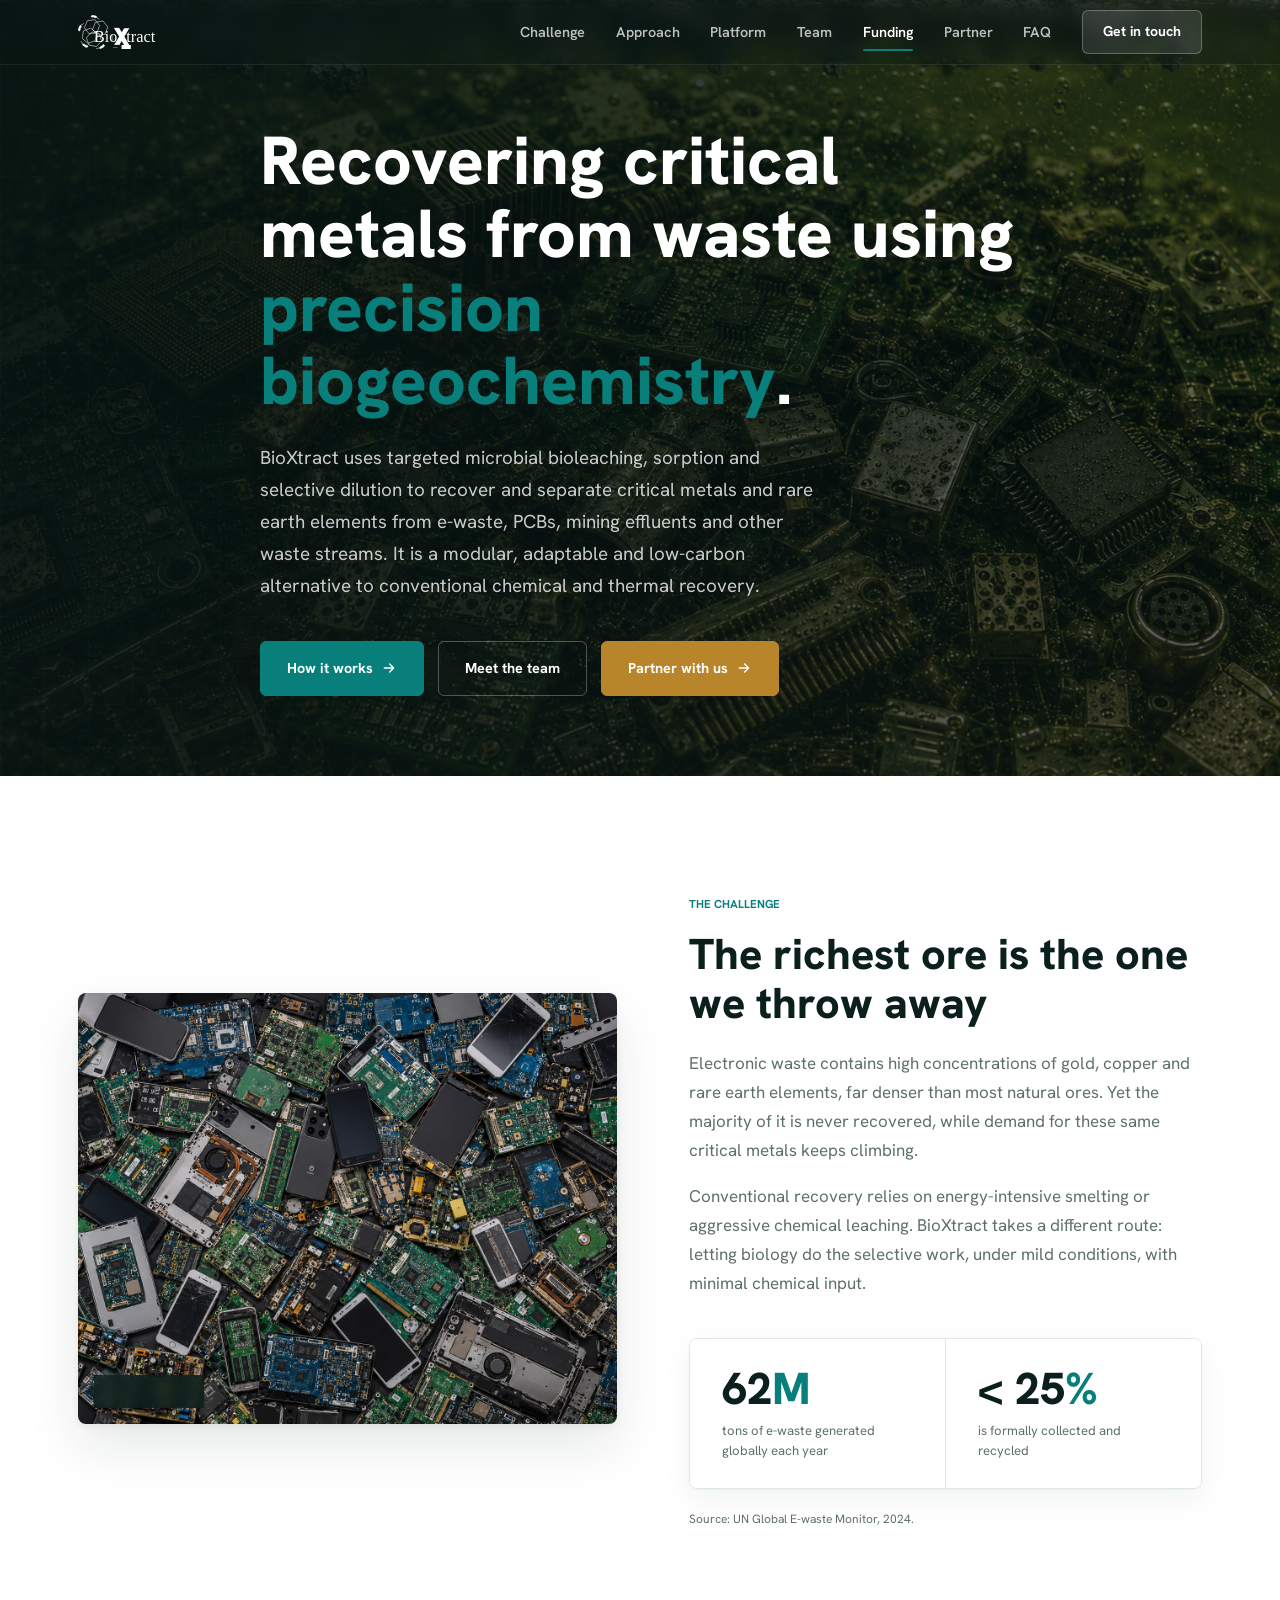
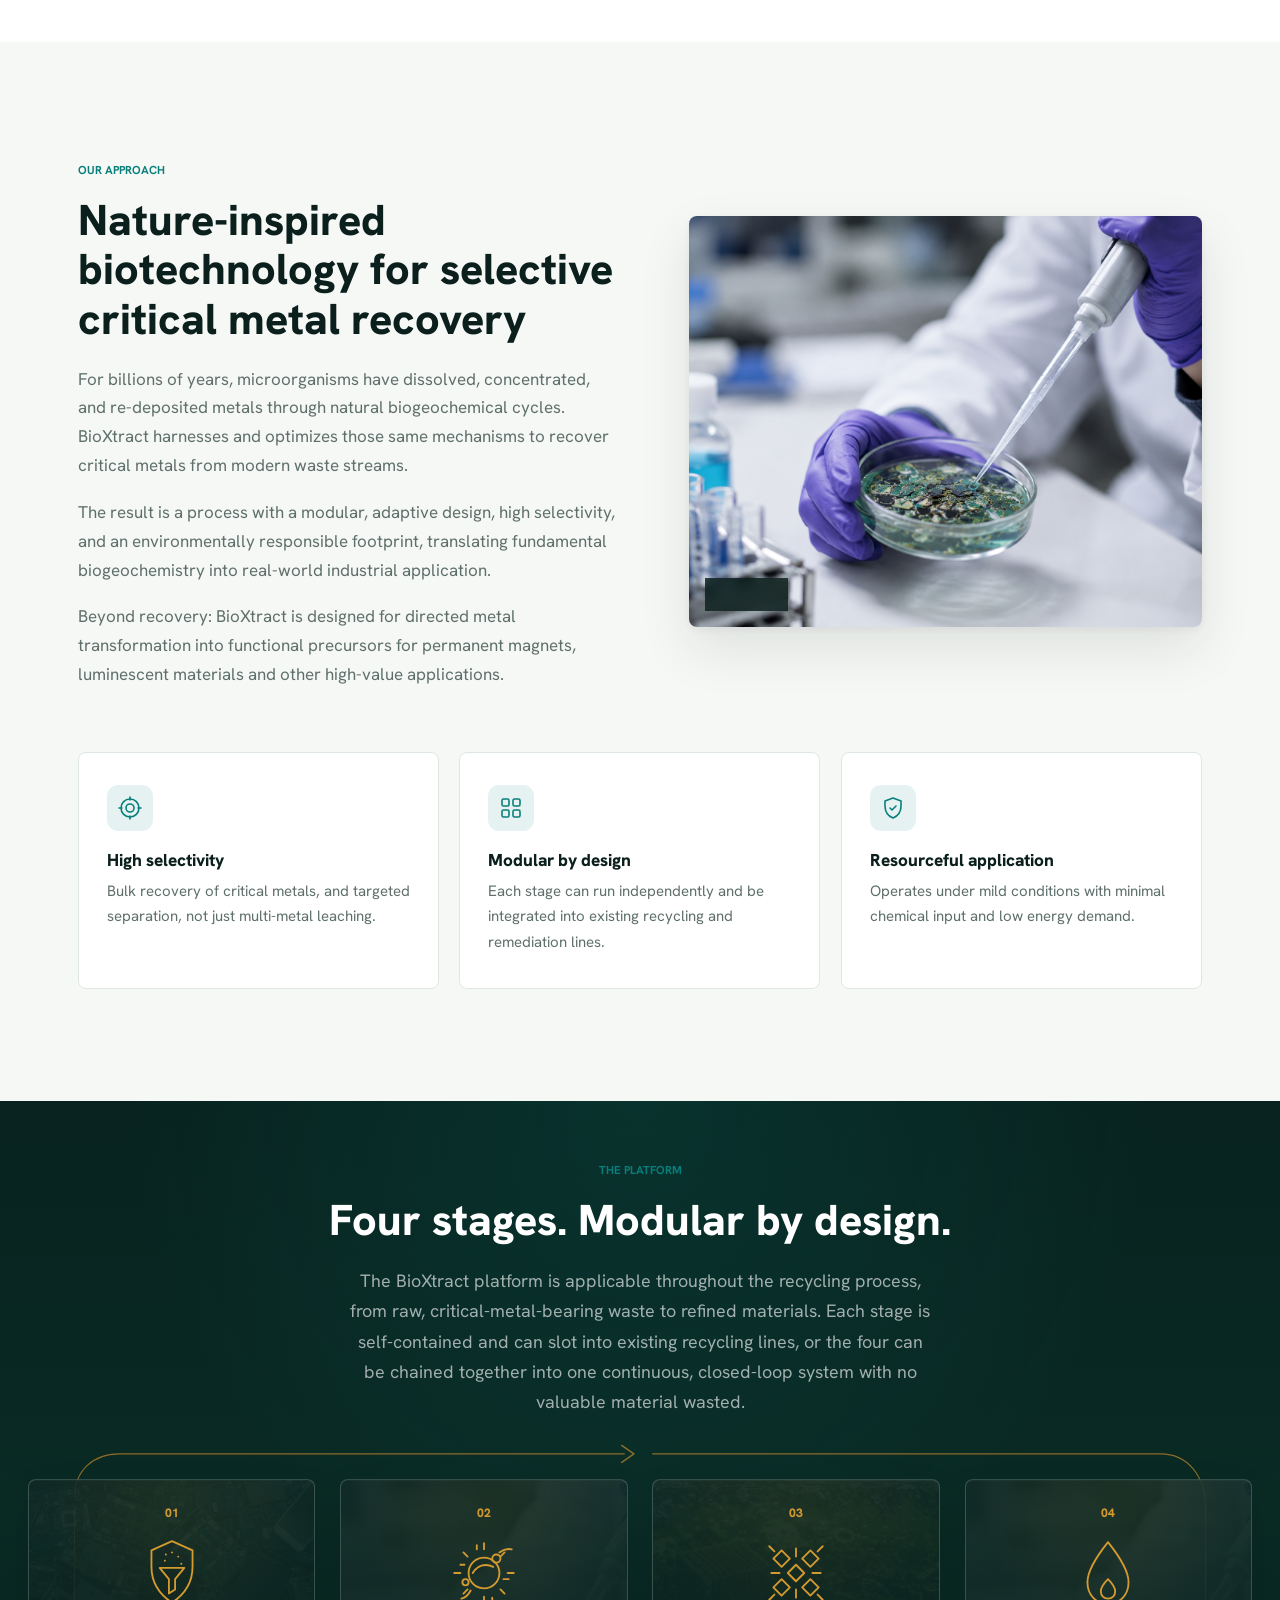
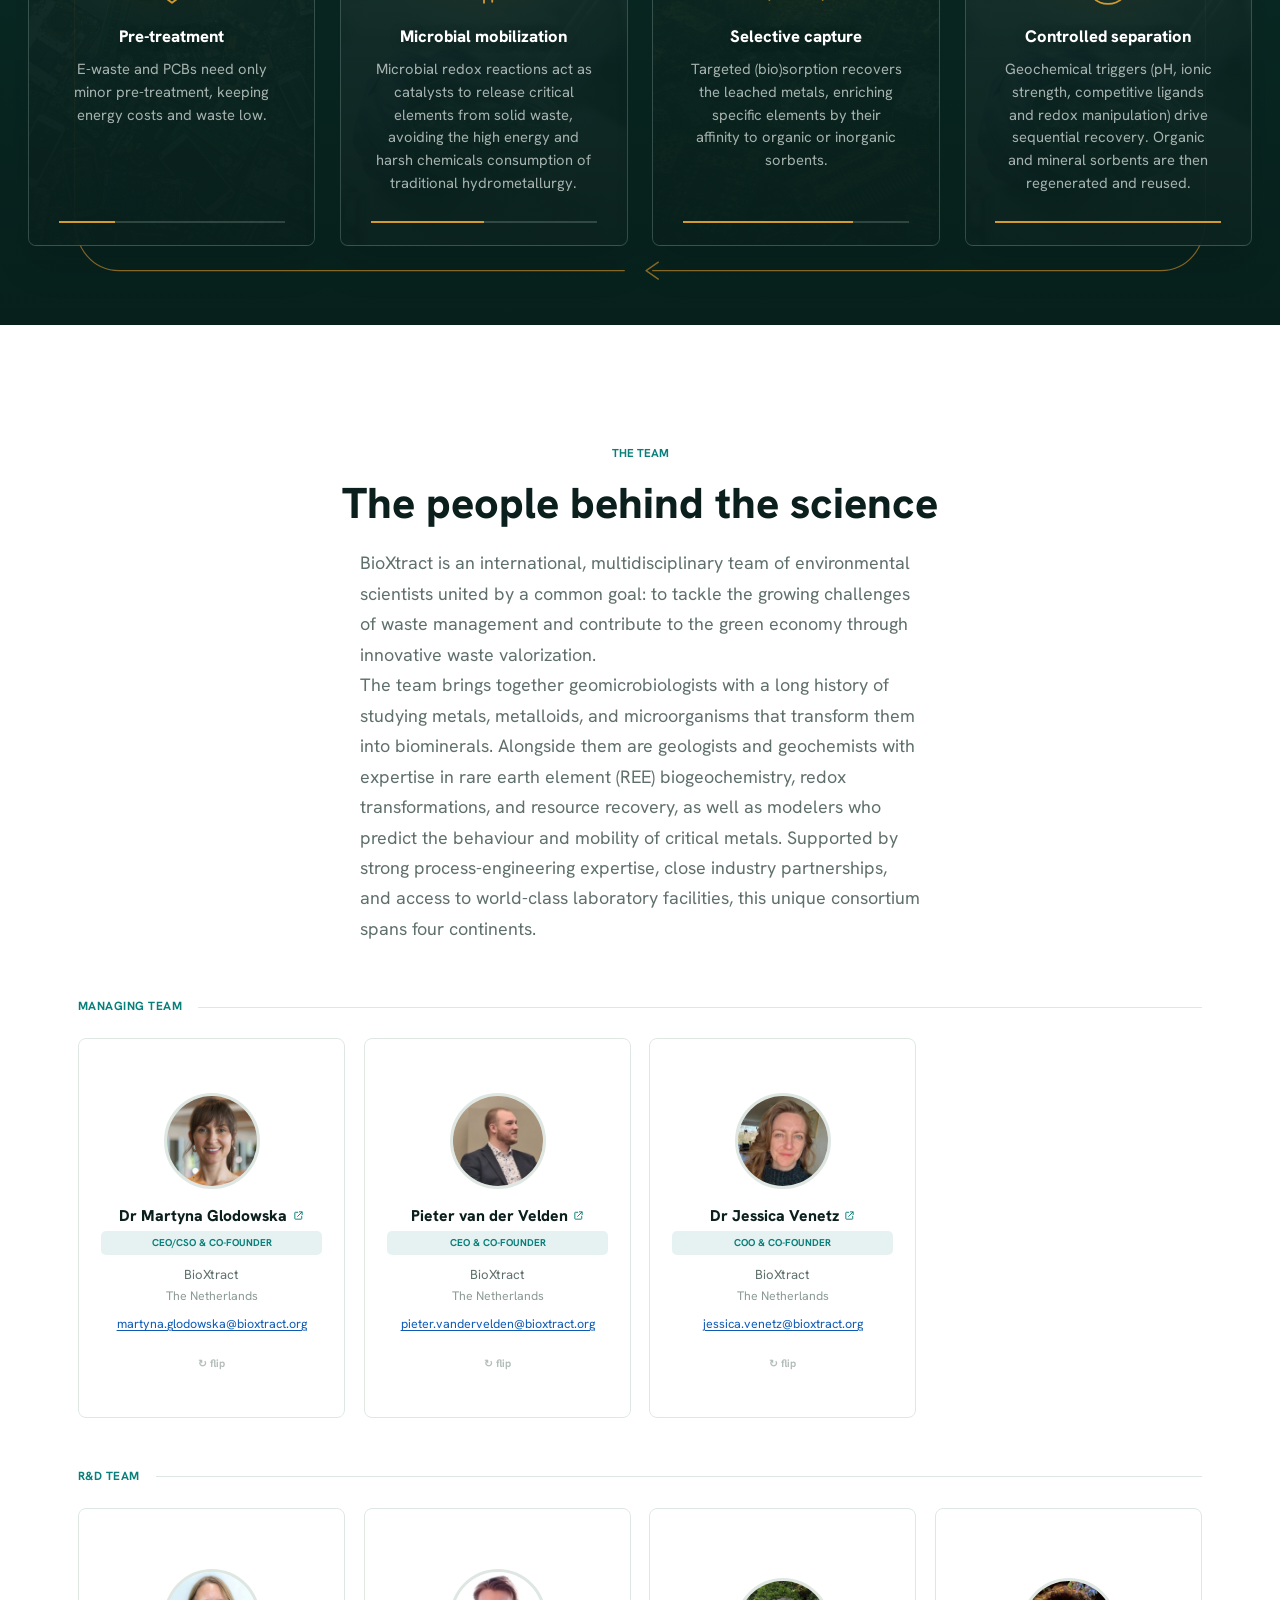
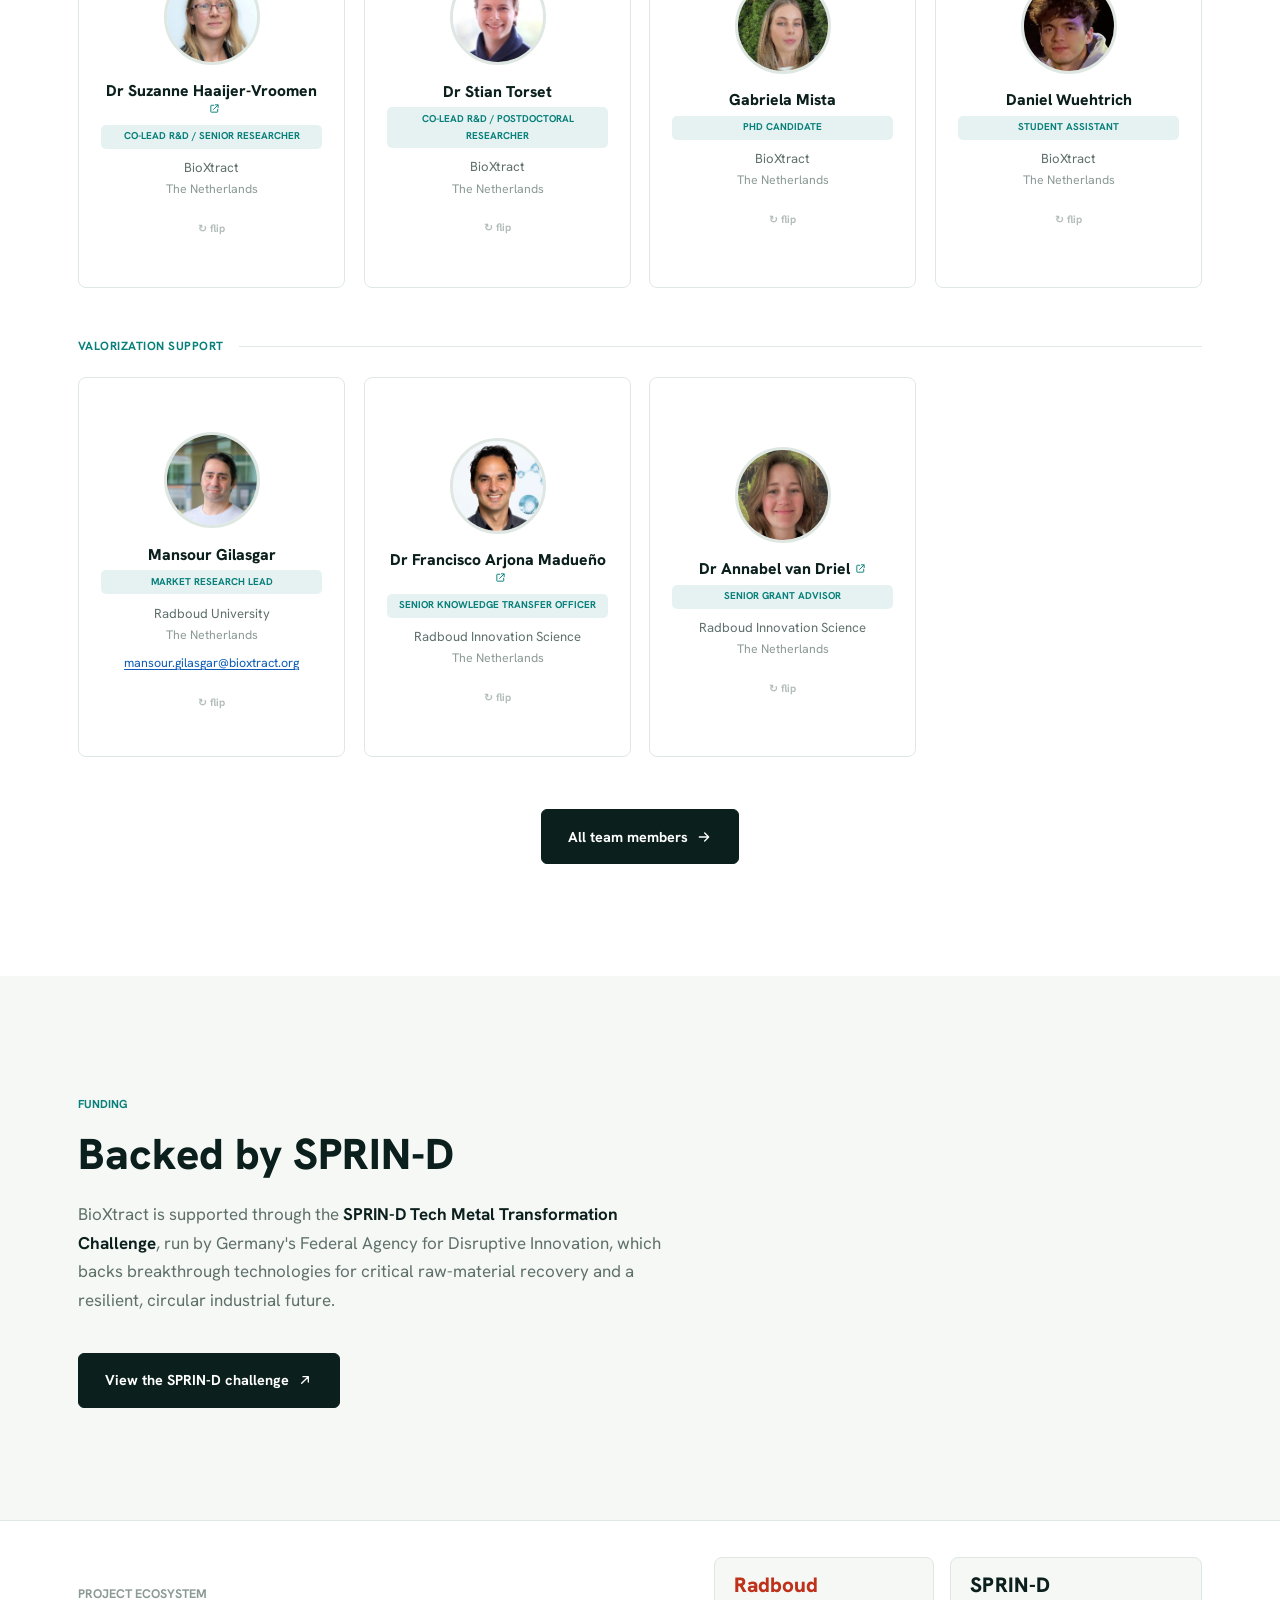
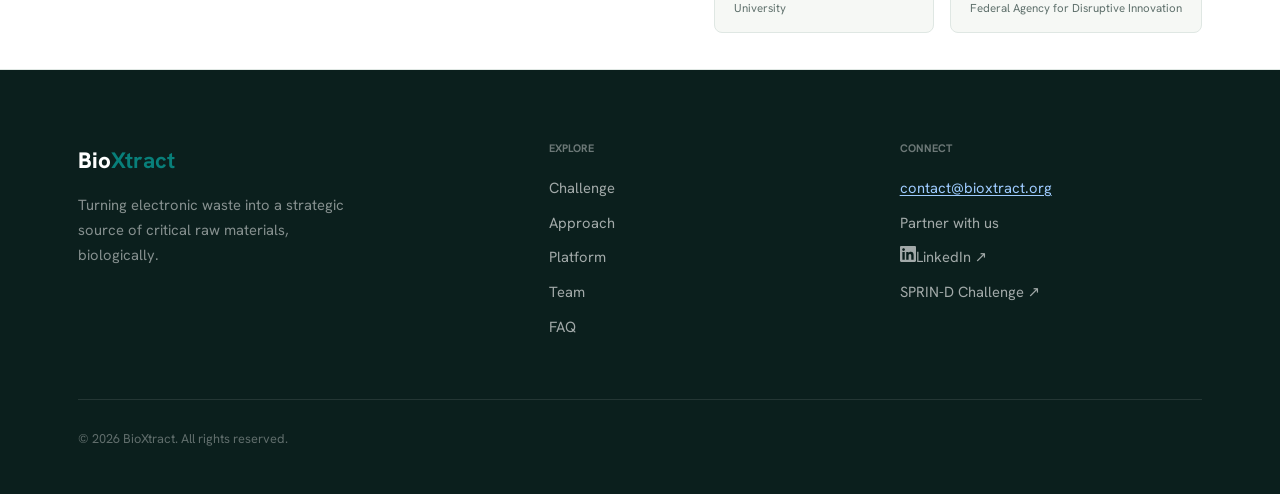
==== commit 3d738bb5: "Style email addresses as blue underlined links" ====
--- a/index.html
+++ b/index.html
@@ -30,7 +30,7 @@
   <link href="https://fonts.googleapis.com/css2?family=Hanken+Grotesk:wght@400;500;600;700;800&display=swap" rel="stylesheet">
 
   <script>document.documentElement.classList.add('has-js');</script>
-  <link rel="stylesheet" href="assets/css/style.css?v=6128f82a">
+  <link rel="stylesheet" href="assets/css/style.css?v=b158294a">
 
   <script type="application/ld+json">
   {
--- a/assets/css/style.css
+++ b/assets/css/style.css
@@ -24,6 +24,13 @@
 
   --max:   1180px;
   --nav-h: 64px;
+
+  /* Email links get the conventional blue-and-underlined treatment rather than
+     the brand teal, which readers were not recognising as clickable. Two shades:
+     one for light cards, a lighter one for the dark footer. Both clear AA. */
+  --link:         #0d5bb5;
+  --link-hover:   #094a94;
+  --link-on-dark: #9ecbff;
 
   /* "Opens in a new window": the box-with-escaping-arrow convention. A bare
      diagonal arrow reads too much like the Mars symbol at this size. Used as a
@@ -543,7 +550,7 @@
 }
 .team-affiliation { font-size: .82rem; color: var(--muted); line-height: 1.4; }
 .team-country { font-size: .77rem; color: var(--faint); margin-top: .12rem; }
-.team-email { display: inline-block; font-size: .78rem; color: var(--cyan); margin-top: .45rem; word-break: break-word; }
+.team-email { display: inline-block; font-size: .78rem; margin-top: .45rem; word-break: break-word; }
 .team-error { grid-column: 1 / -1; text-align: center; color: var(--muted); }
 
 /* Bio text on the build-generated static cards (see build.ps1). Browsers with JS
@@ -696,6 +703,21 @@
 .form-status.is-error { color: #b02a2a; }
 .form-status.is-success { color: var(--cyan); }
 .form-card.is-sent .form-body { display: none; }
+
+/* Every email address on the site, wherever it appears. Placed last so it wins
+   the ties against .partner-contact a and .footer-col a, which are equally
+   specific and would otherwise keep their teal. */
+a[href^="mailto:"] {
+  color: var(--link);
+  text-decoration: underline;
+  text-underline-offset: 2px;
+  text-decoration-thickness: 1px;
+}
+a[href^="mailto:"]:hover,
+a[href^="mailto:"]:focus-visible { color: var(--link-hover); text-decoration-thickness: 2px; }
+.footer a[href^="mailto:"] { color: var(--link-on-dark); }
+.footer a[href^="mailto:"]:hover,
+.footer a[href^="mailto:"]:focus-visible { color: #fff; }
 
 @media (max-width: 860px) {
   .partner-layout { grid-template-columns: 1fr; gap: 2.25rem; }
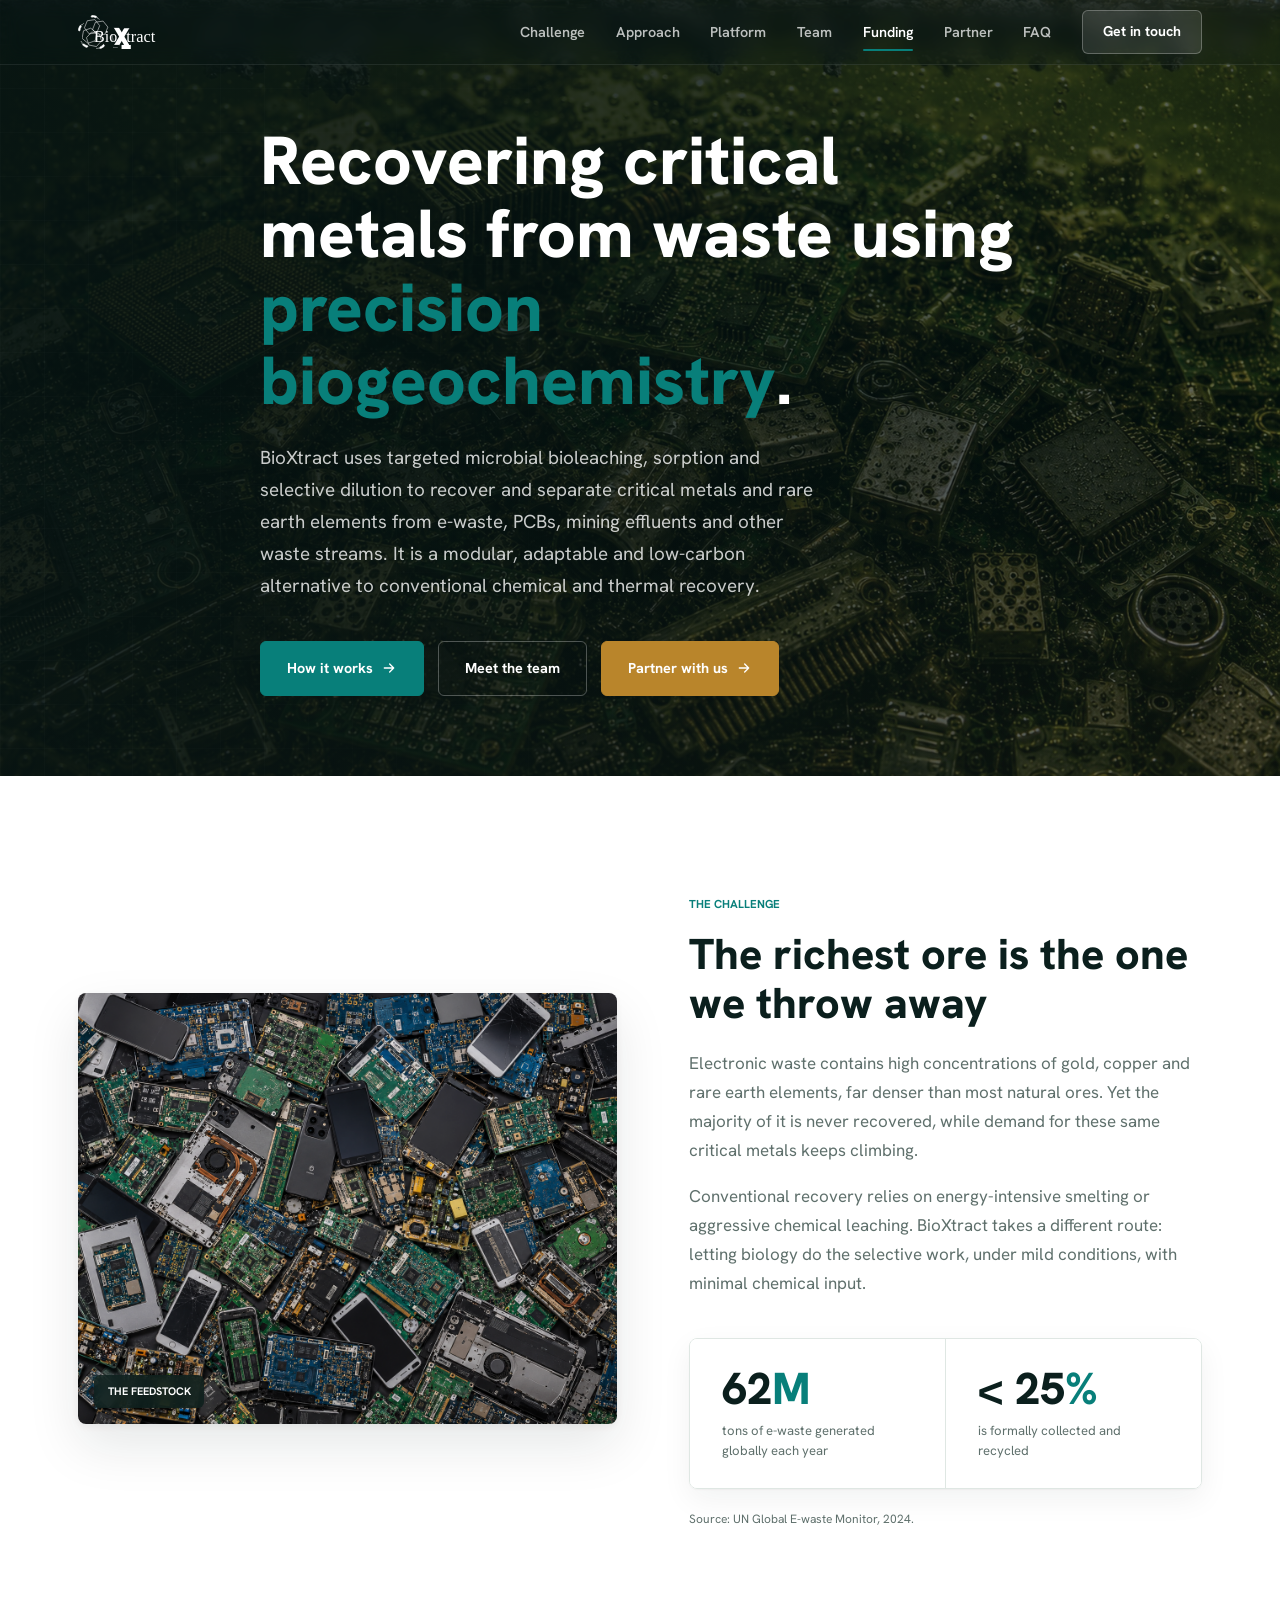
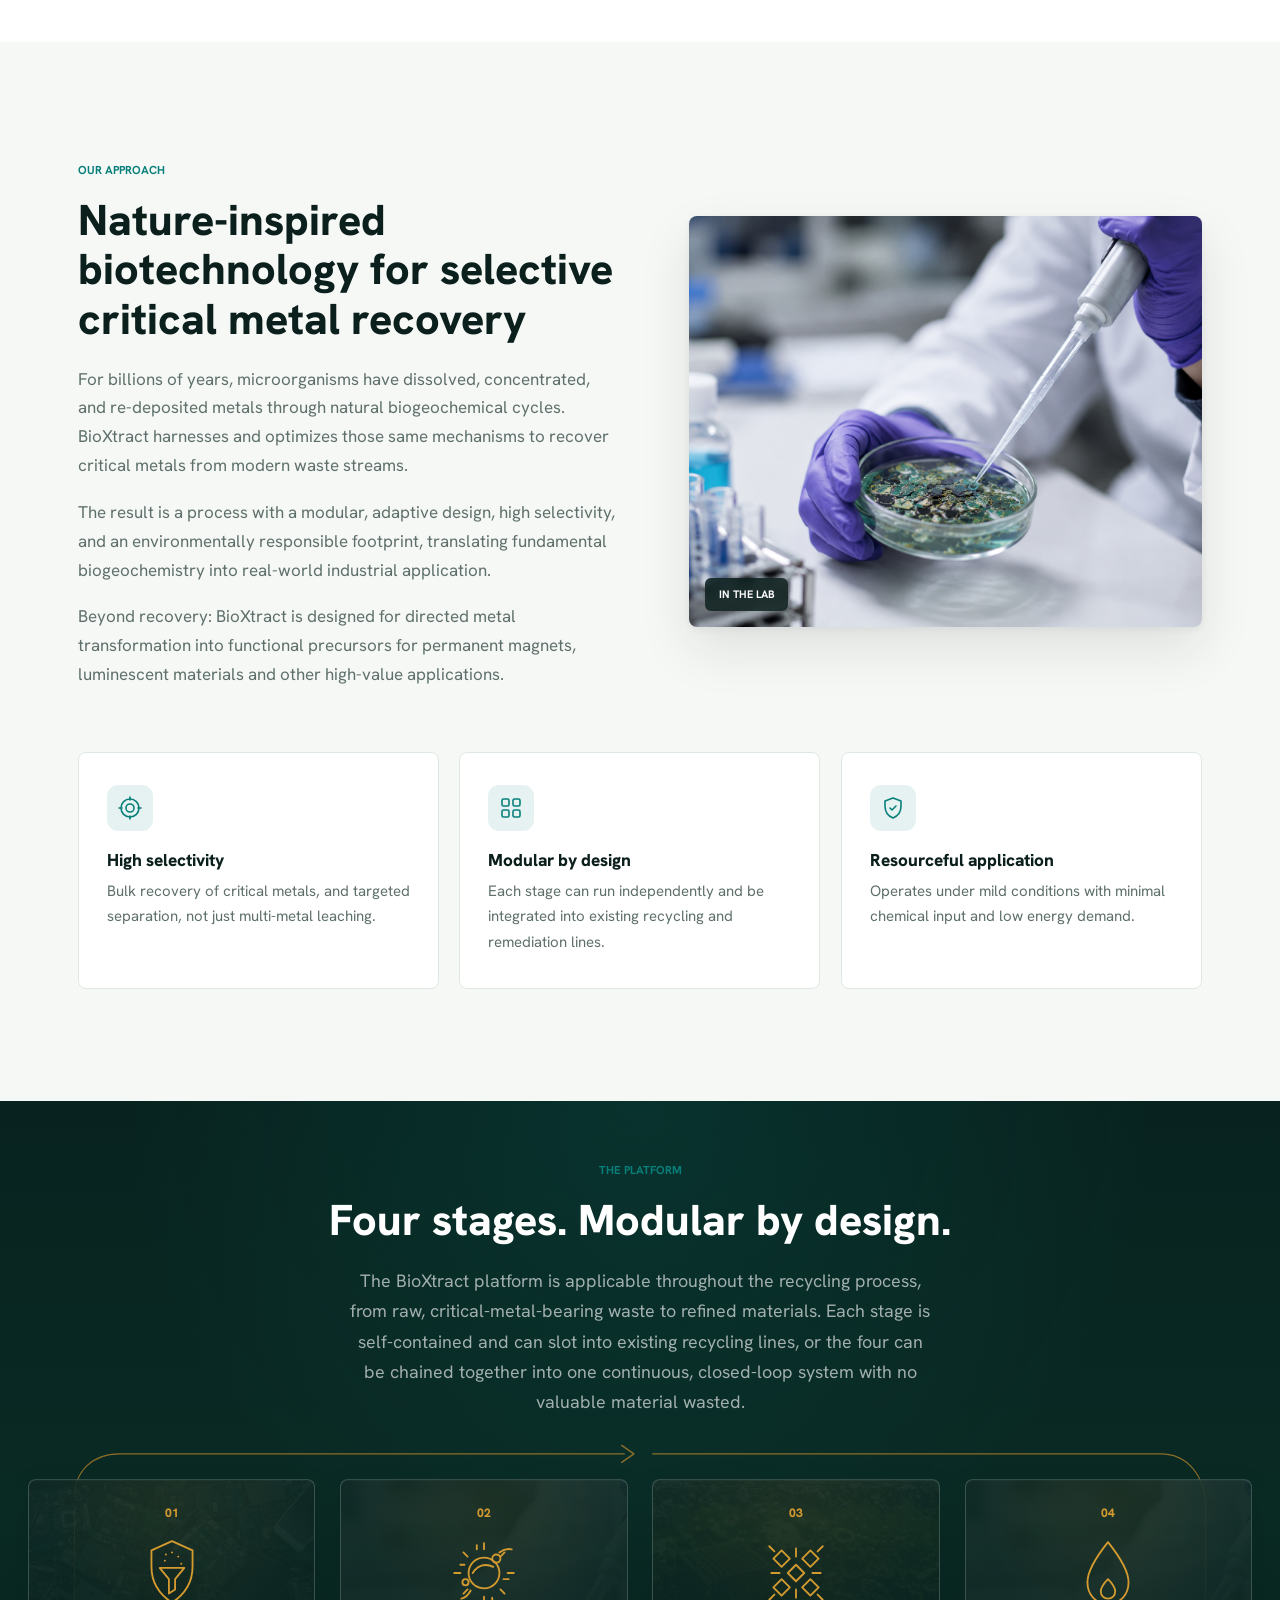
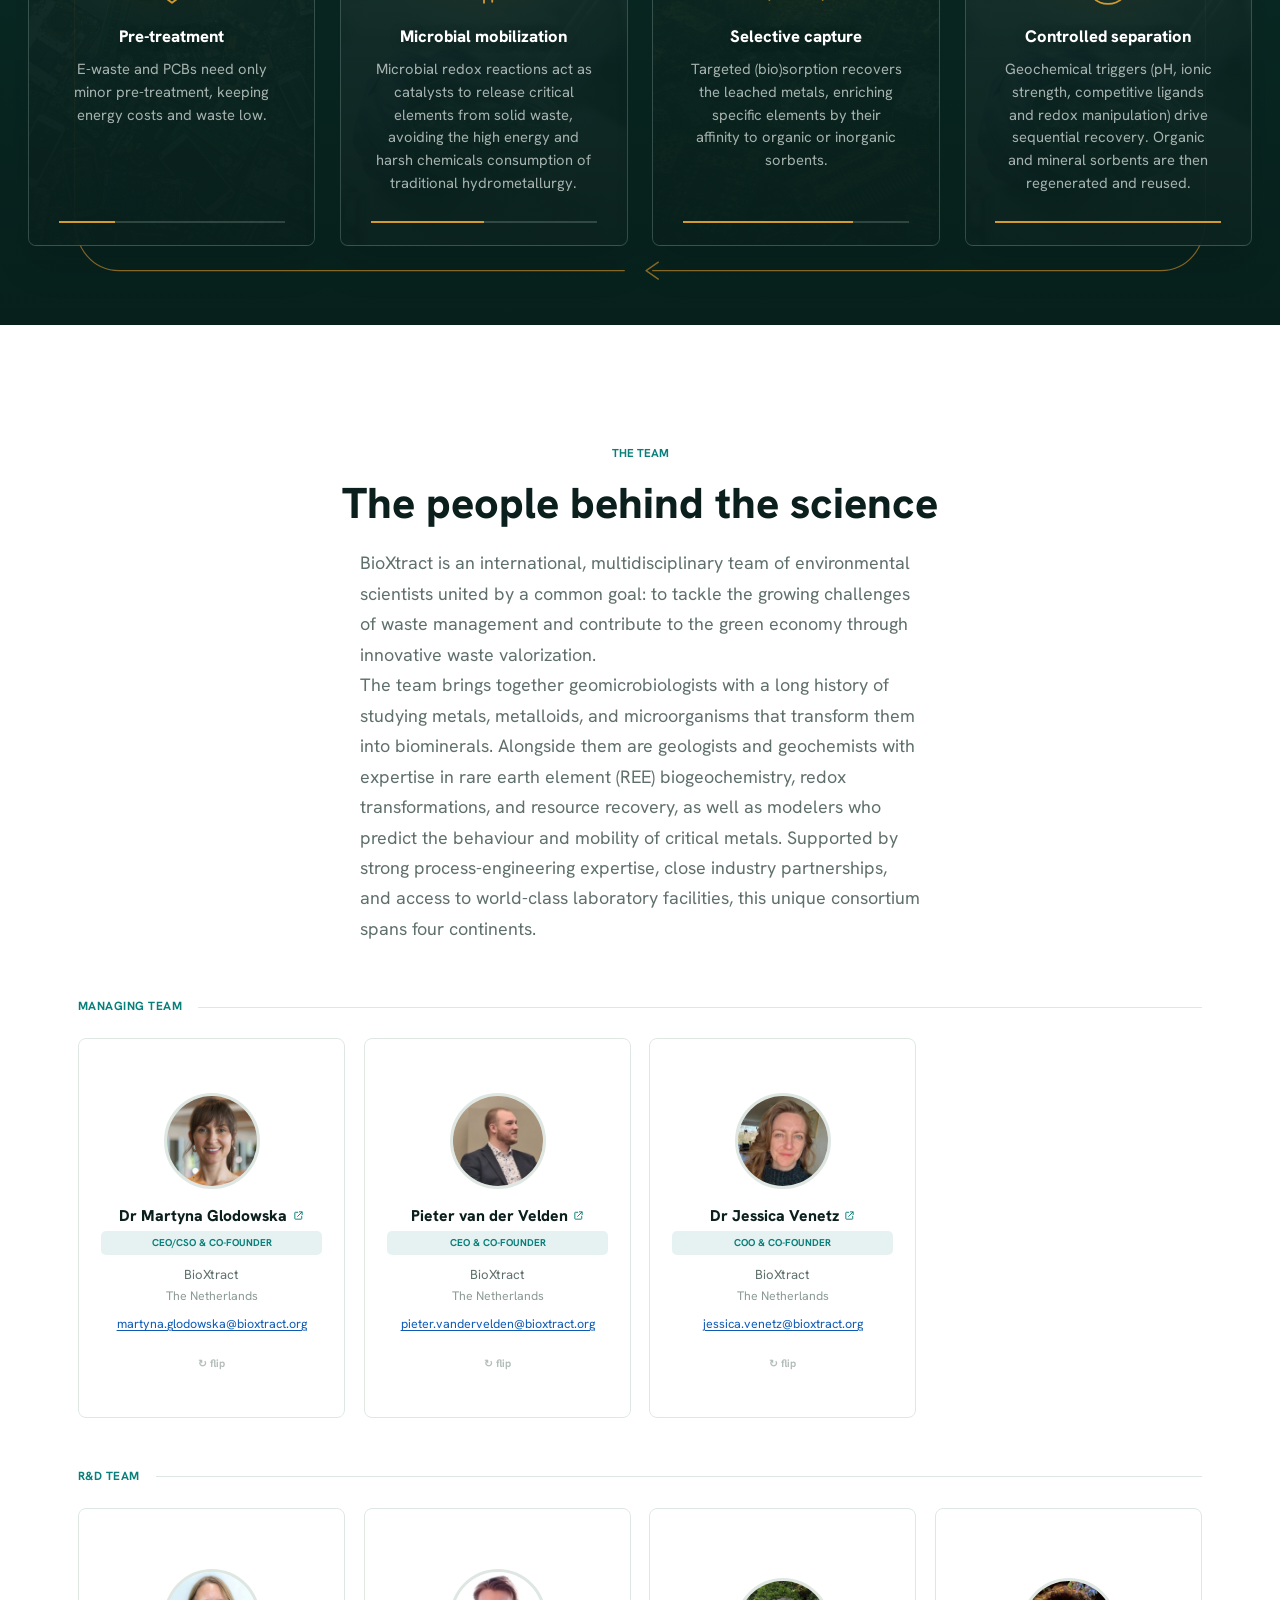
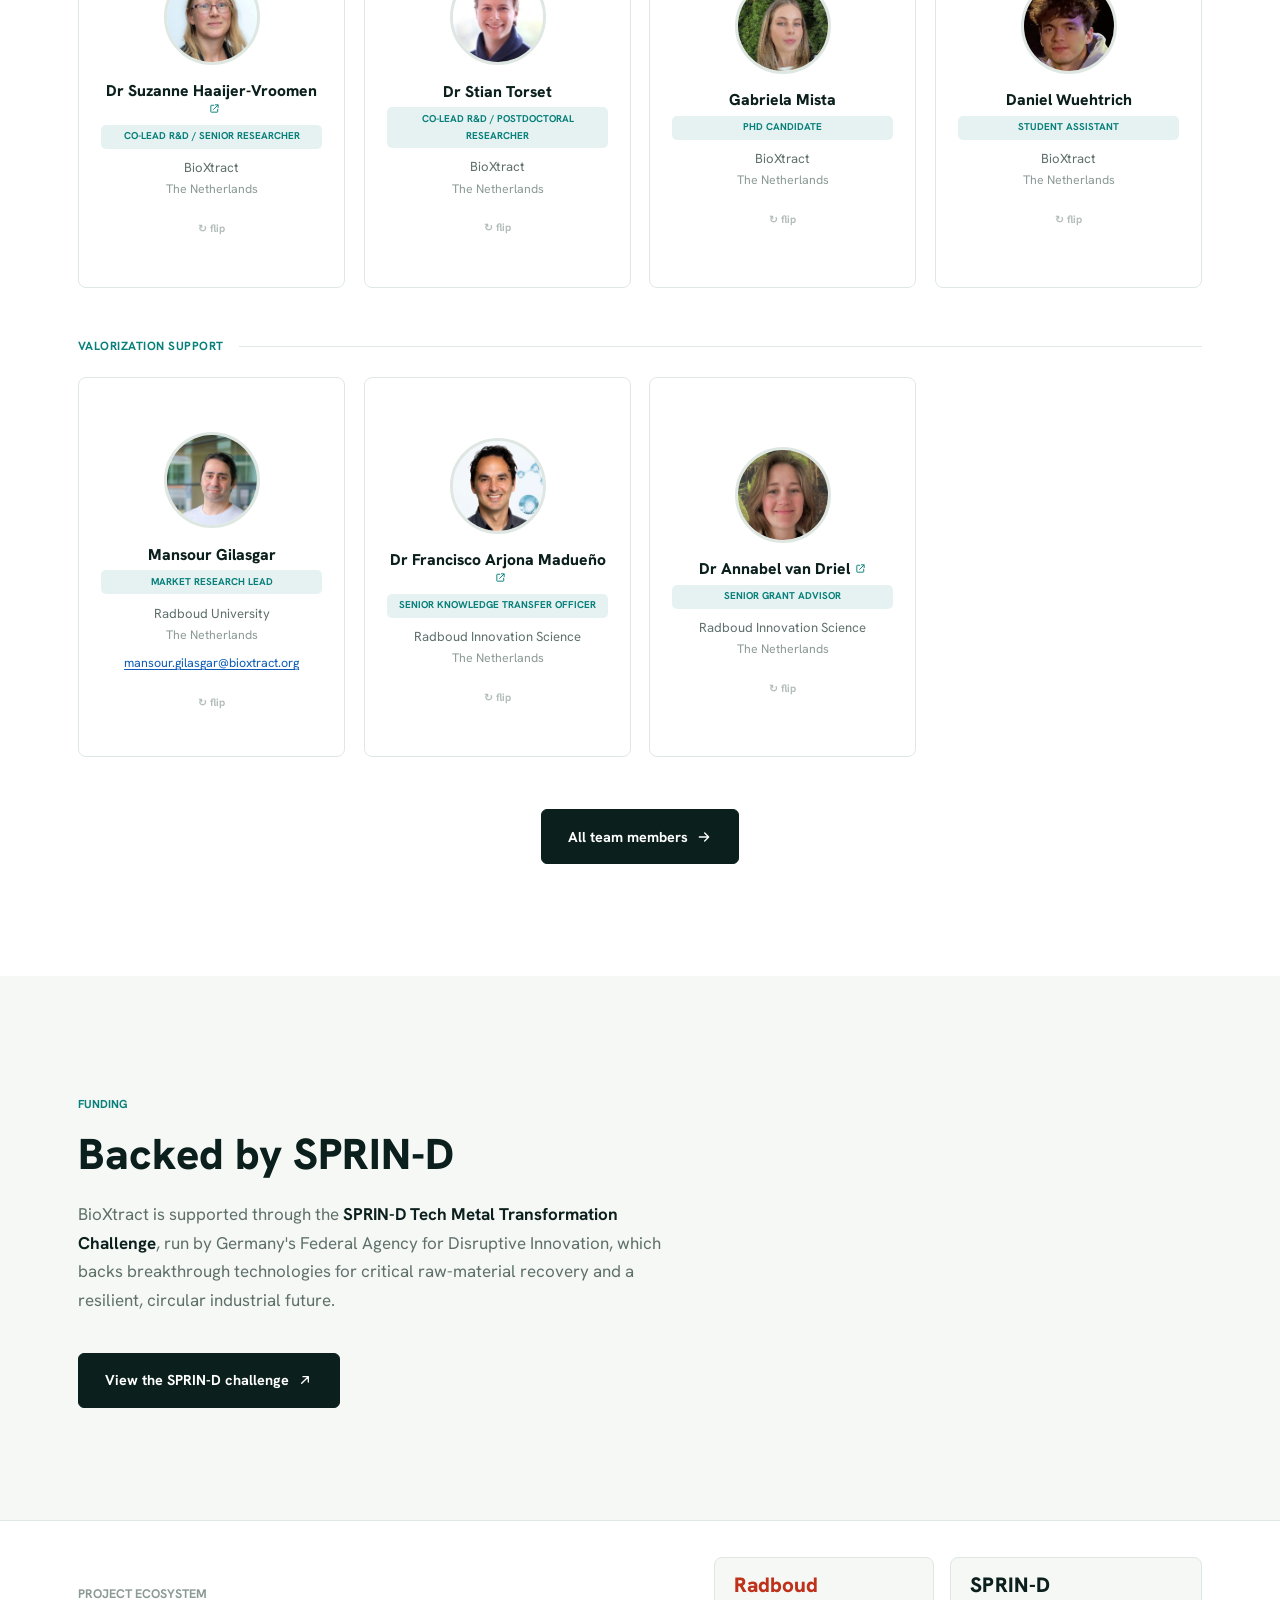
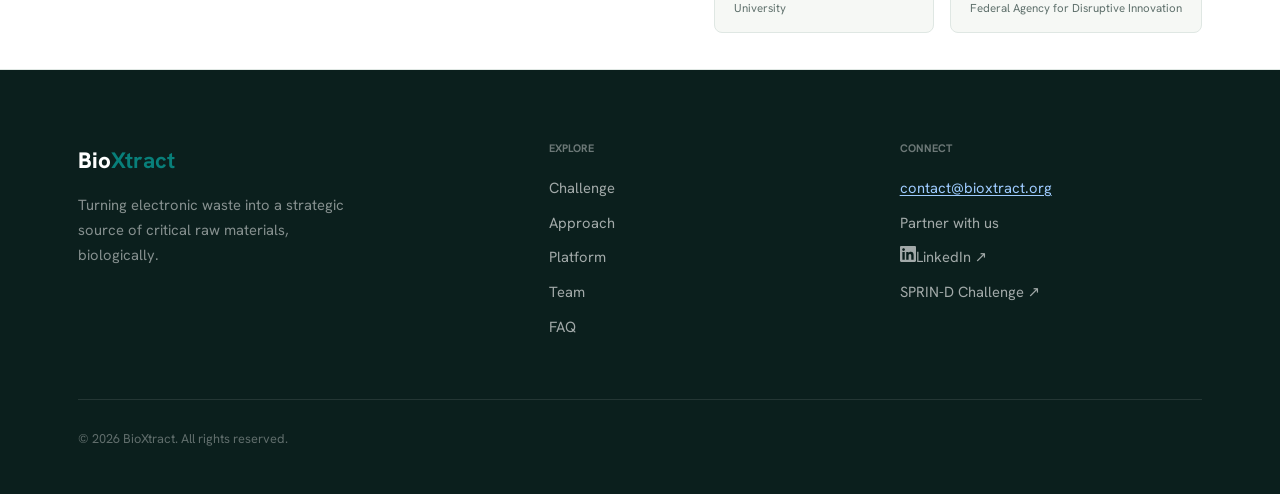
==== commit 4b7ef210: "Add Nijmegen address and map to the contact page" ====
--- a/index.html
+++ b/index.html
@@ -30,7 +30,7 @@
   <link href="https://fonts.googleapis.com/css2?family=Hanken+Grotesk:wght@400;500;600;700;800&display=swap" rel="stylesheet">
 
   <script>document.documentElement.classList.add('has-js');</script>
-  <link rel="stylesheet" href="assets/css/style.css?v=b158294a">
+  <link rel="stylesheet" href="assets/css/style.css?v=d6ce5146">
 
   <script type="application/ld+json">
   {
@@ -45,6 +45,13 @@
         "logo": "https://bioxtract.org/assets/images/favicon.svg",
         "image": "https://bioxtract.org/assets/images/hero-bg.jpg",
         "email": "contact@bioxtract.org",
+        "address": {
+          "@type": "PostalAddress",
+          "streetAddress": "Heyendaalseweg 135",
+          "postalCode": "6525 AJ",
+          "addressLocality": "Nijmegen",
+          "addressCountry": "NL"
+        },
         "contactPoint": {
           "@type": "ContactPoint",
           "contactType": "general enquiries",
--- a/assets/css/style.css
+++ b/assets/css/style.css
@@ -662,7 +662,11 @@
 
 /* Partner / get-in-touch page */
 .partner-layout {
-  display: grid; grid-template-columns: 1fr 1.05fr; gap: 3.5rem; align-items: start;
+  /* minmax(0, ...) rather than a bare fr: an fr track floors at min-content, and
+     the long LinkedIn URL pushed the track wider than the container, so both
+     columns hung 6px past the page edge (clipped, invisibly, by overflow-x). */
+  display: grid; grid-template-columns: minmax(0, 1fr) minmax(0, 1.05fr);
+  gap: 3.5rem; align-items: start;
 }
 .partner-info p { color: var(--muted); margin-bottom: 1.1rem; }
 .partner-info p:last-of-type { margin-bottom: 0; }
@@ -674,6 +678,30 @@
 .partner-contact svg { width: 20px; height: 20px; color: var(--cyan); flex-shrink: 0; }
 .partner-contact a { color: var(--cyan); word-break: break-word; }
 .partner-contact a:hover { text-decoration: underline; }
+
+/* Street address: the contact rows are centred on their icon, but a three-line
+   address needs the icon pinned to the first line instead. */
+.partner-contact--address { align-items: flex-start; }
+.partner-contact--address svg { margin-top: .2rem; }
+.partner-contact address { font-style: normal; font-weight: 600; line-height: 1.5; }
+
+/* Map. aspect-ratio keeps it proportional at every width without a fixed height,
+   and the iframe is lazy so Google is only contacted if the visitor scrolls to it. */
+.partner-map {
+  margin-top: 1.5rem;
+  border: 1px solid var(--line);
+  border-radius: var(--radius);
+  overflow: hidden;
+  background: var(--surface-2);
+  aspect-ratio: 16 / 10;
+}
+.partner-map iframe { display: block; width: 100%; height: 100%; border: 0; }
+.partner-map-link {
+  display: inline-flex; align-items: center; gap: .4rem;
+  margin-top: .7rem; font-size: .85rem; font-weight: 600; color: var(--cyan);
+}
+.partner-map-link:hover { text-decoration: underline; }
+.partner-map-link svg { width: 13px; height: 13px; }
 
 .form-card {
   background: #fff; border: 1px solid var(--line); border-radius: var(--radius);
@@ -720,7 +748,7 @@
 .footer a[href^="mailto:"]:focus-visible { color: #fff; }
 
 @media (max-width: 860px) {
-  .partner-layout { grid-template-columns: 1fr; gap: 2.25rem; }
+  .partner-layout { grid-template-columns: minmax(0, 1fr); gap: 2.25rem; }
 }
 @media (max-width: 460px) {
   .form-row.two { grid-template-columns: 1fr; gap: 0; }
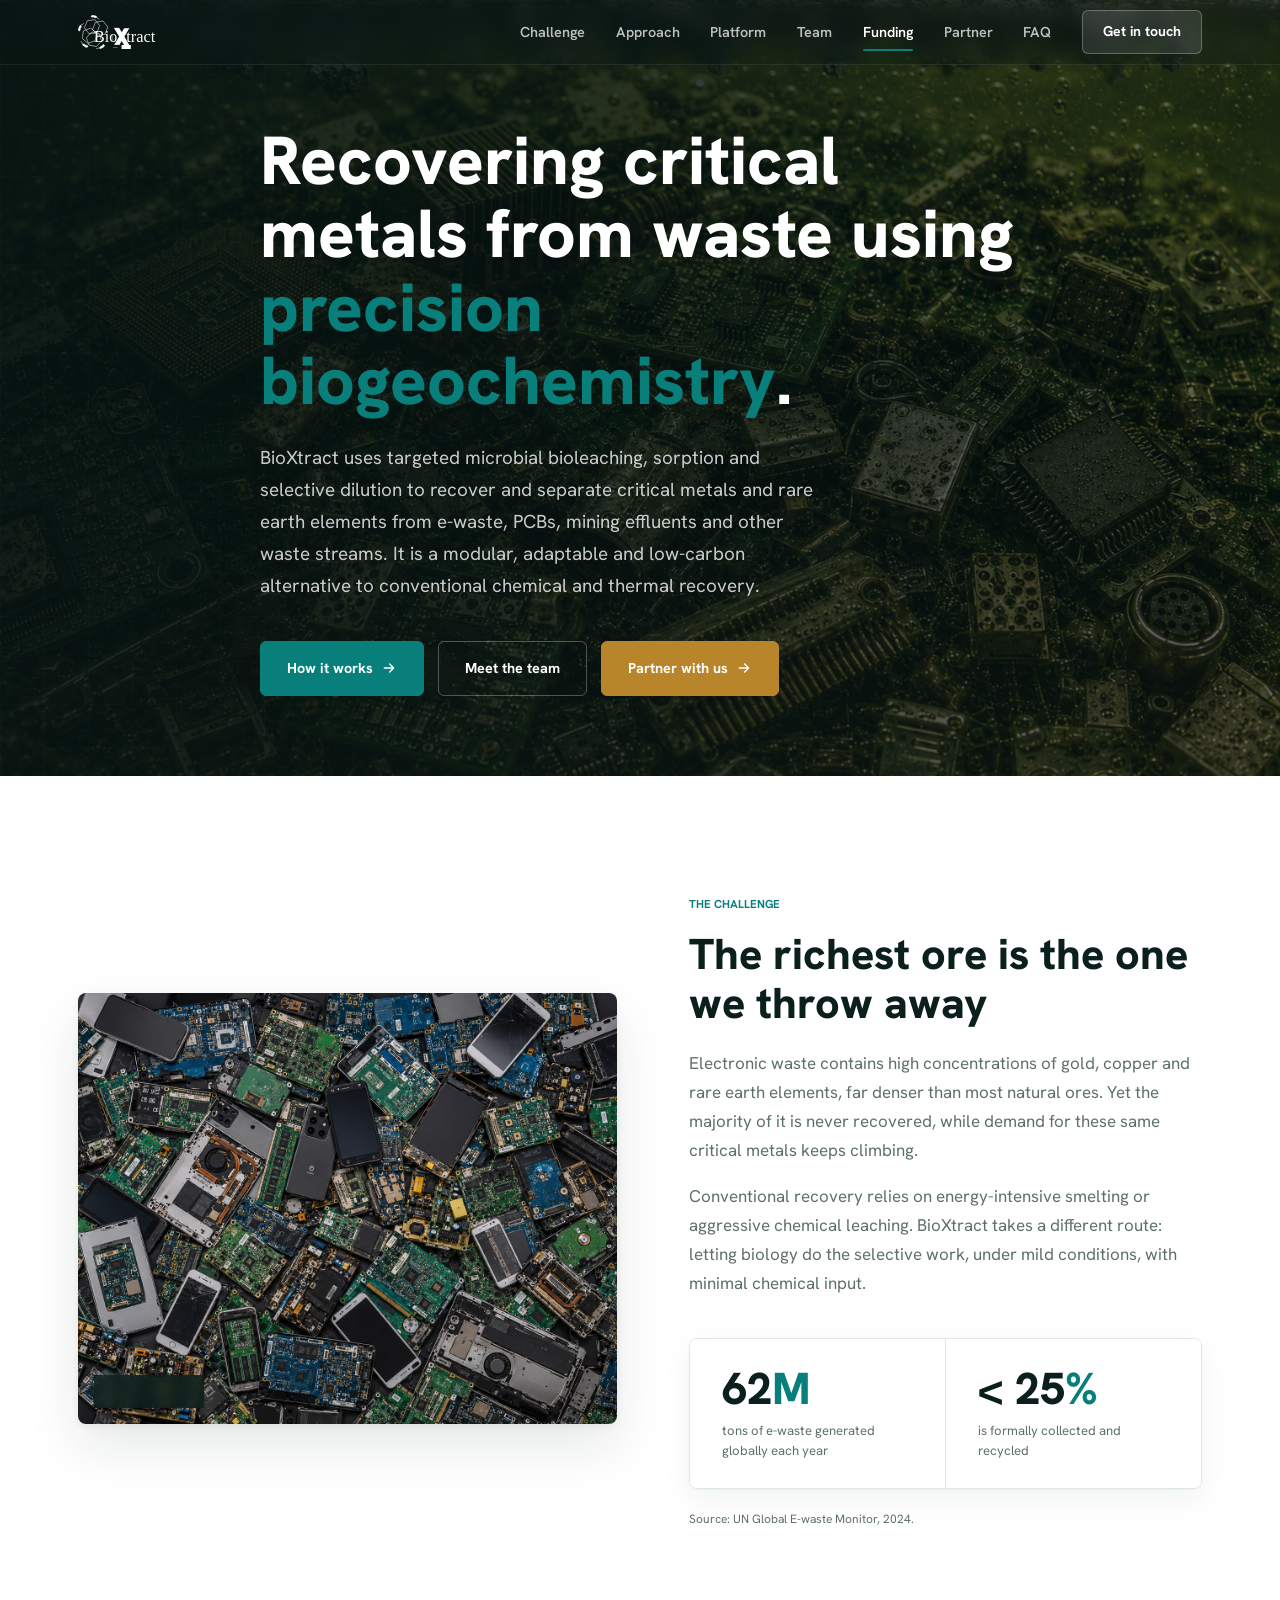
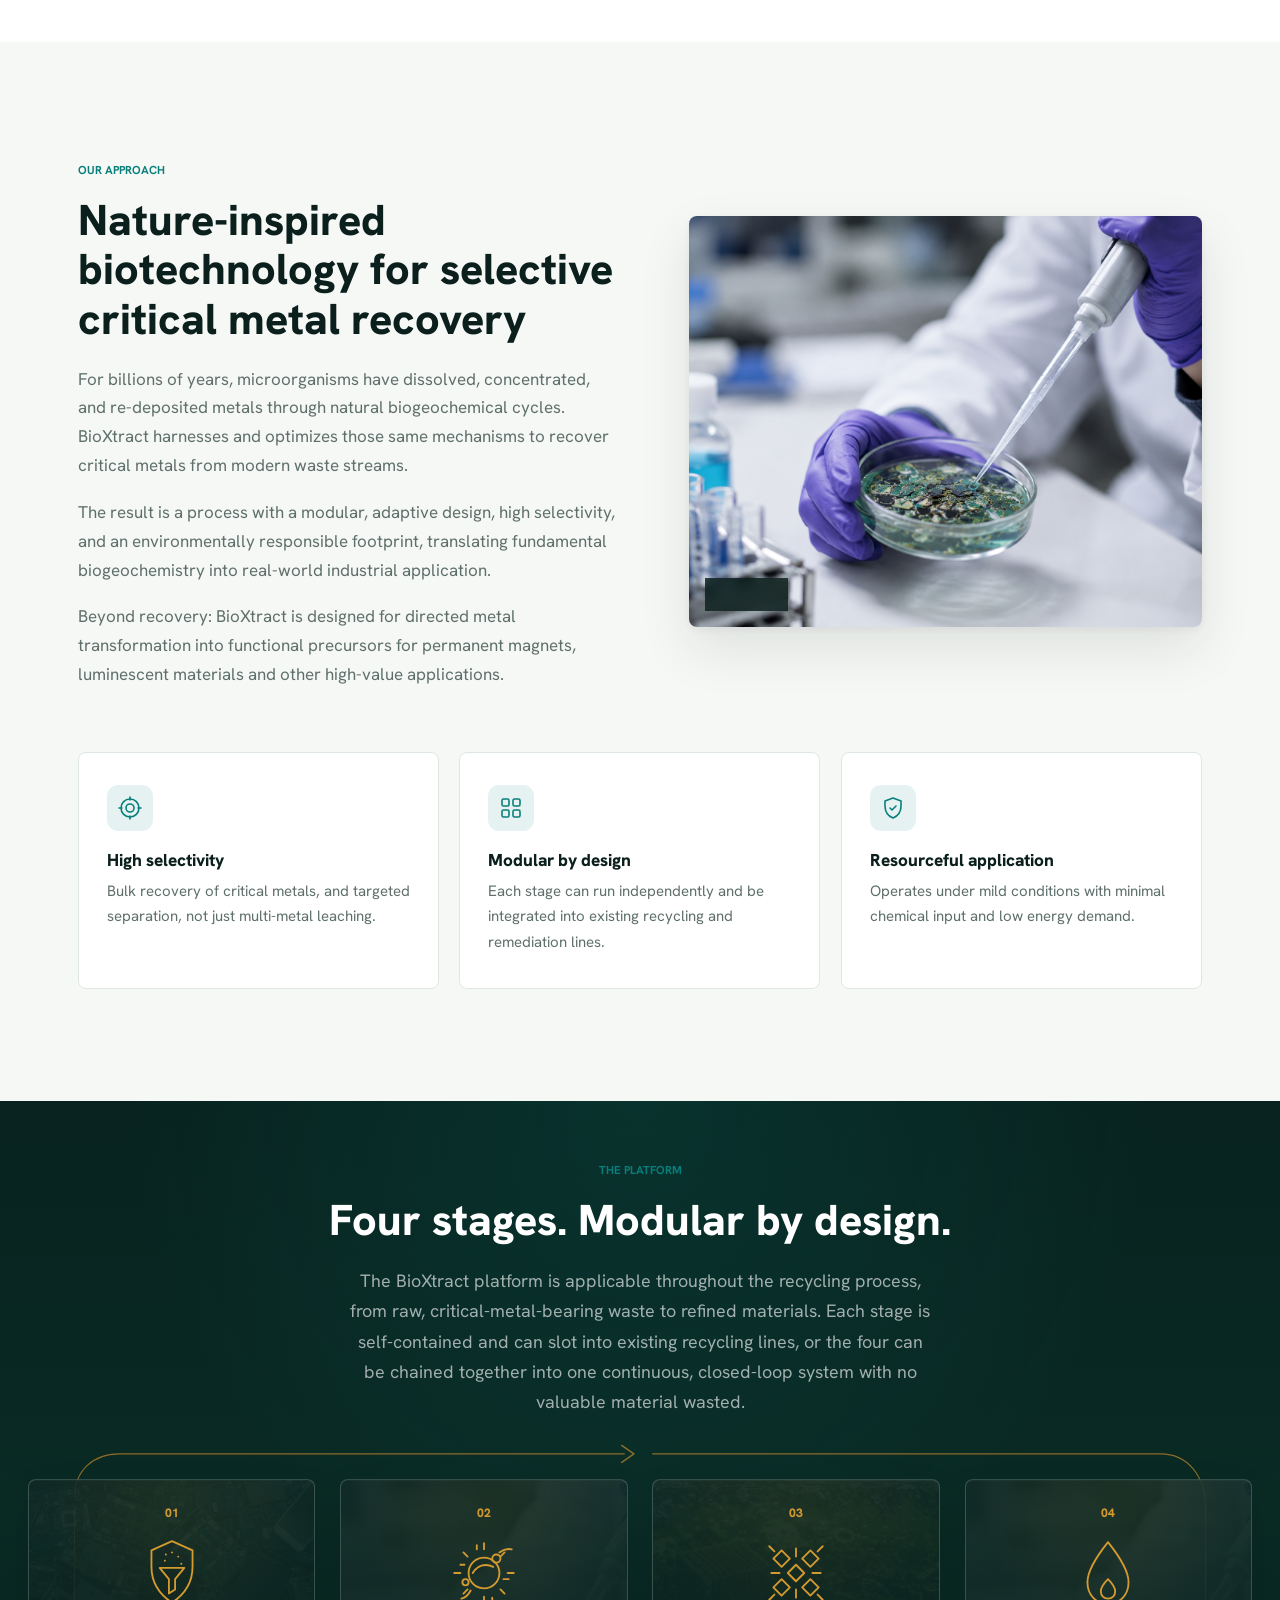
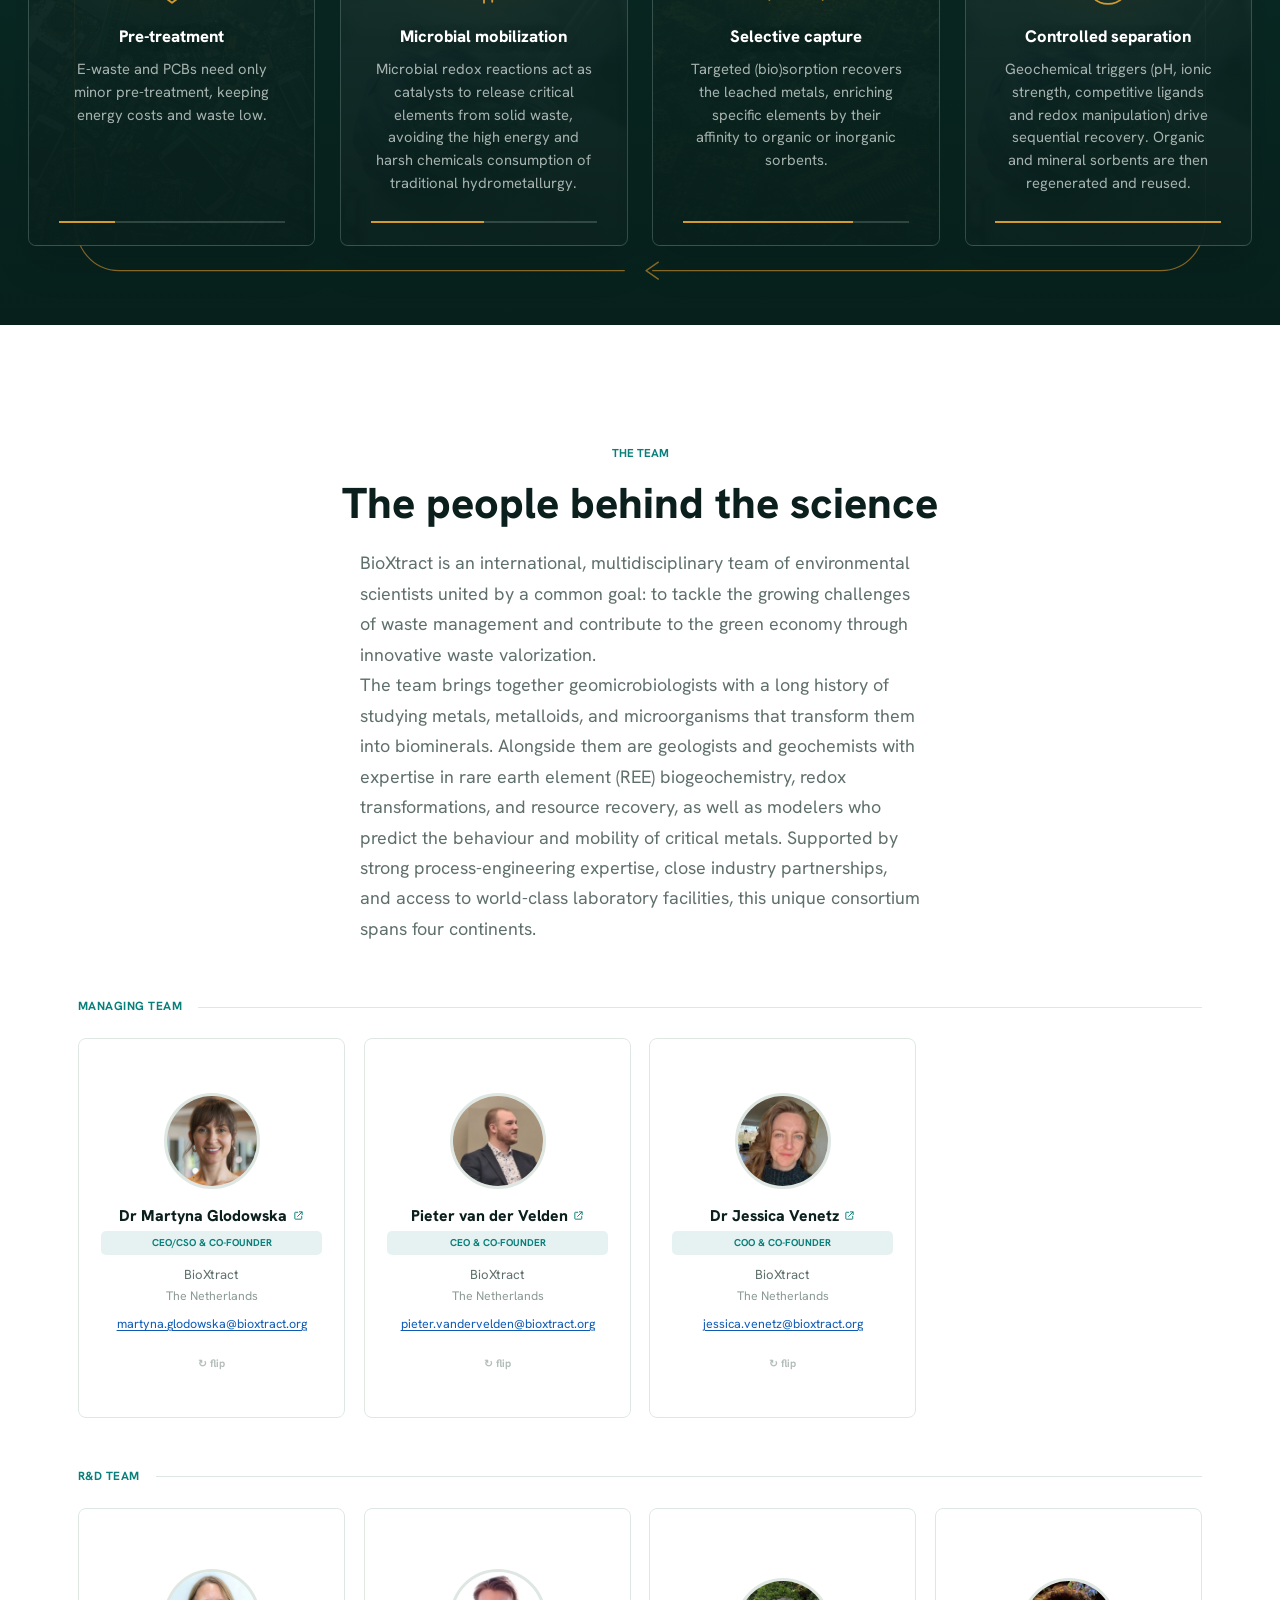
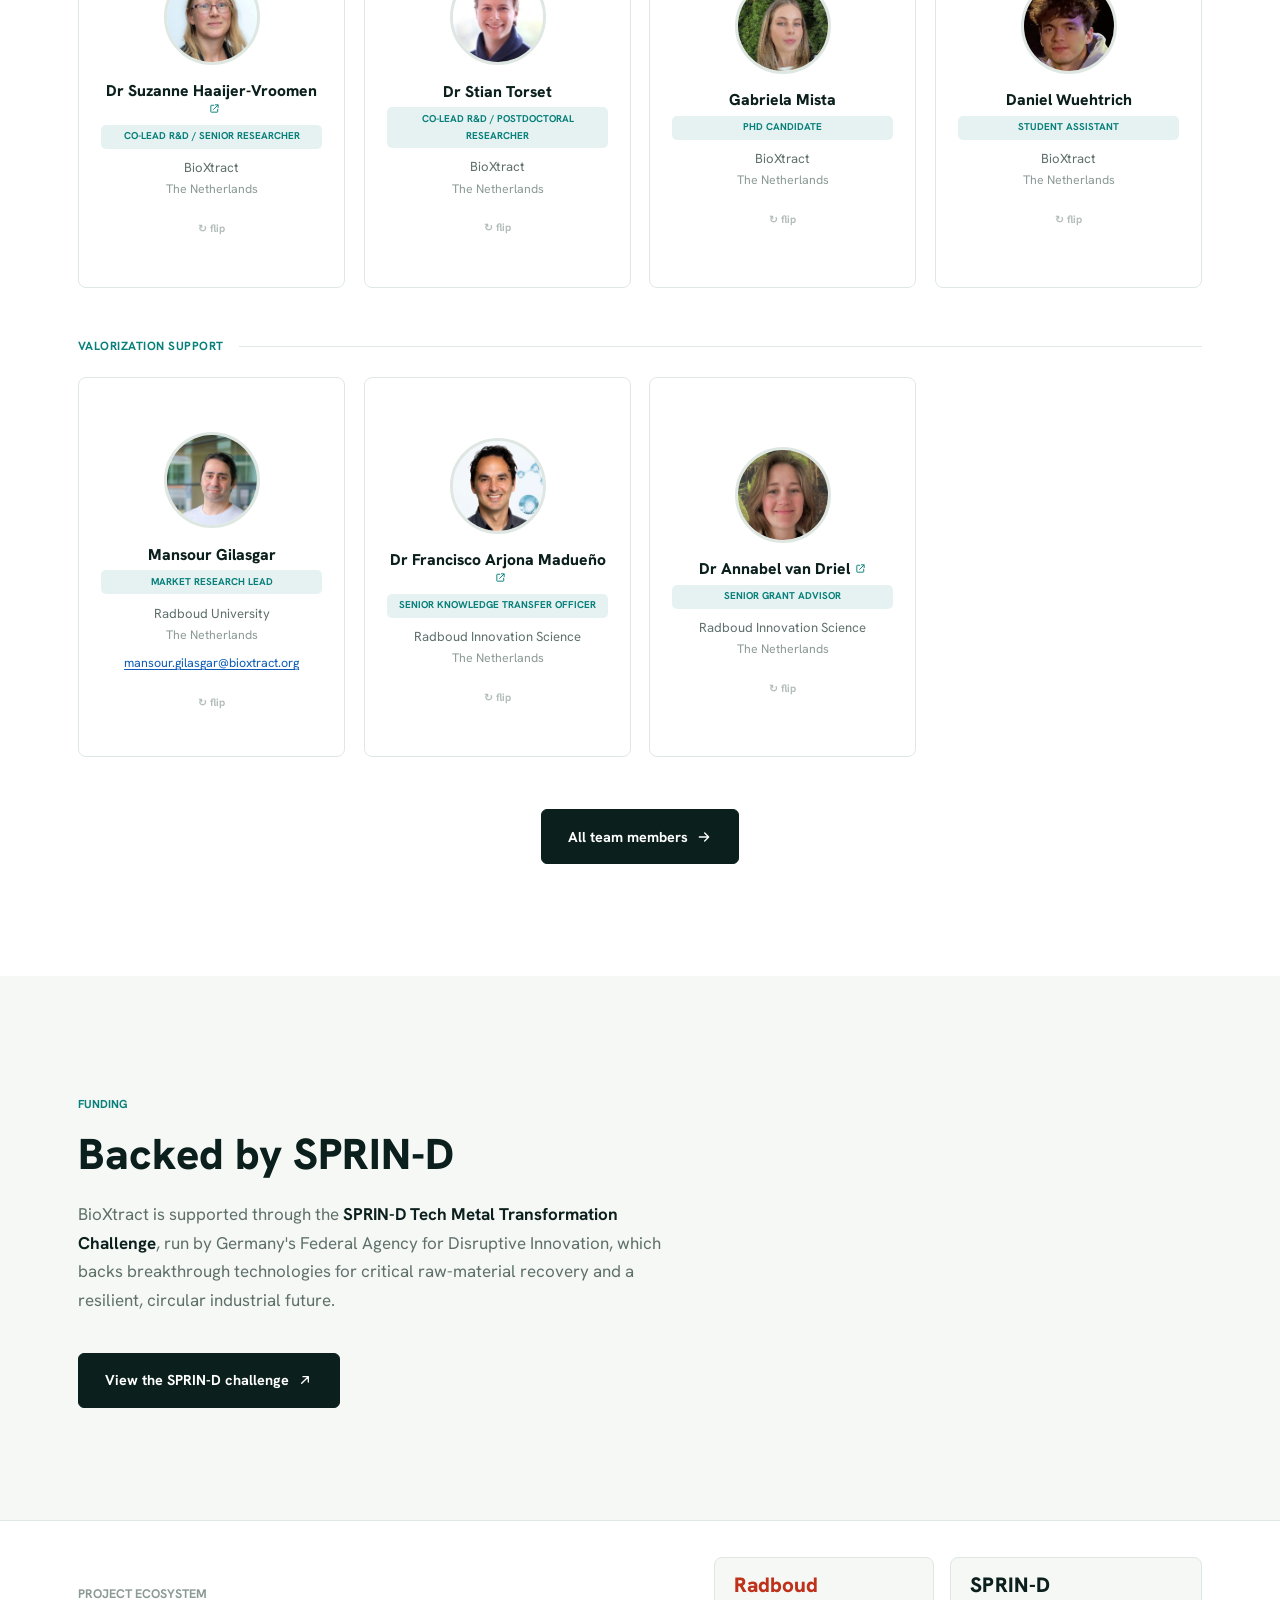
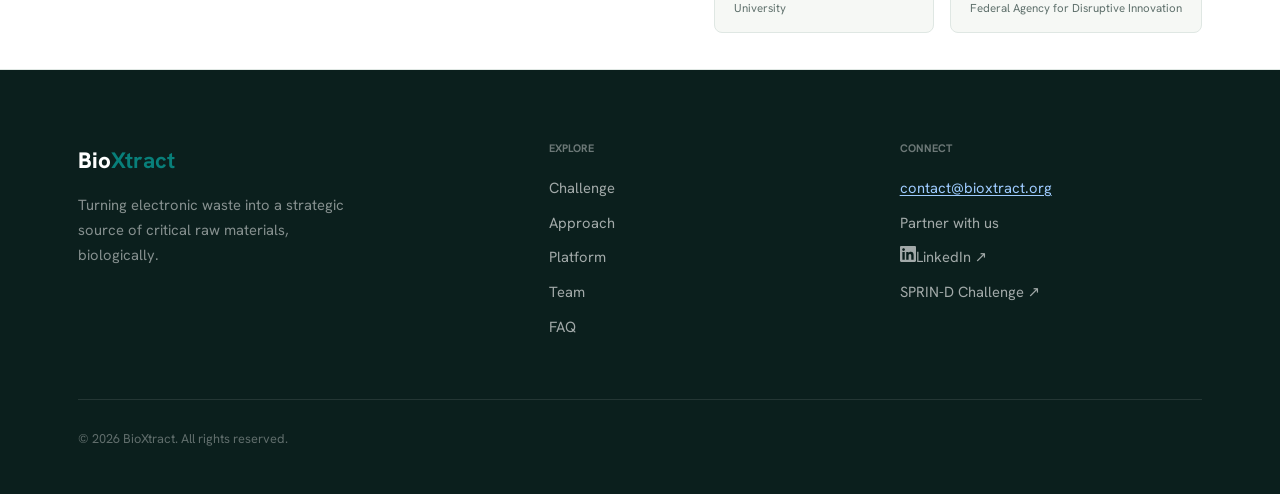
==== commit f4030e34: "Load the contact map only when the visitor asks for it" ====
--- a/index.html
+++ b/index.html
@@ -30,7 +30,7 @@
   <link href="https://fonts.googleapis.com/css2?family=Hanken+Grotesk:wght@400;500;600;700;800&display=swap" rel="stylesheet">
 
   <script>document.documentElement.classList.add('has-js');</script>
-  <link rel="stylesheet" href="assets/css/style.css?v=d6ce5146">
+  <link rel="stylesheet" href="assets/css/style.css?v=6efc2436">
 
   <script type="application/ld+json">
   {
@@ -964,7 +964,7 @@
     <svg viewBox="0 0 24 24" aria-hidden="true"><path d="M12 19V5M5 12l7-7 7 7" stroke-linecap="round" stroke-linejoin="round"/></svg>
   </button>
 
-  <script src="assets/js/main.js?v=2f820725"></script>
+  <script src="assets/js/main.js?v=8dc6de52"></script>
   <script>document.getElementById('year').textContent = new Date().getFullYear();</script>
   <script>
     // Failsafe: if the animation JS doesn't run, still reveal any on-screen content
--- a/assets/css/style.css
+++ b/assets/css/style.css
@@ -696,6 +696,30 @@
   aspect-ratio: 16 / 10;
 }
 .partner-map iframe { display: block; width: 100%; height: 100%; border: 0; }
+
+/* Click-to-load placeholder. The faint grid is drawn in CSS rather than fetched,
+   so the visitor's browser contacts Google only after they press the button. */
+.map-consent {
+  width: 100%; height: 100%;
+  display: flex; flex-direction: column; align-items: center; justify-content: center;
+  gap: .3rem; padding: 1.25rem; text-align: center;
+  border: 0; cursor: pointer; font: inherit; color: var(--muted);
+  background-color: var(--surface-2);
+  background-image:
+    linear-gradient(rgba(8,127,122,.07) 1px, transparent 1px),
+    linear-gradient(90deg, rgba(8,127,122,.07) 1px, transparent 1px);
+  background-size: 34px 34px;
+  transition: background-color var(--t), color var(--t);
+}
+.map-consent:hover, .map-consent:focus-visible { background-color: #e6efea; color: var(--ink); }
+.map-consent svg { width: 26px; height: 26px; color: var(--cyan); margin-bottom: .15rem; }
+.map-consent-title { font-size: .92rem; font-weight: 700; color: var(--ink); }
+.map-consent-note  { font-size: .76rem; color: var(--faint); max-width: 30ch; line-height: 1.45; }
+
+/* Show the button only when the script that swaps in the map can actually run. */
+.map-consent--nojs { display: none; }
+html:not(.has-js) .map-consent--js   { display: none; }
+html:not(.has-js) .map-consent--nojs { display: flex; }
 .partner-map-link {
   display: inline-flex; align-items: center; gap: .4rem;
   margin-top: .7rem; font-size: .85rem; font-weight: 600; color: var(--cyan);
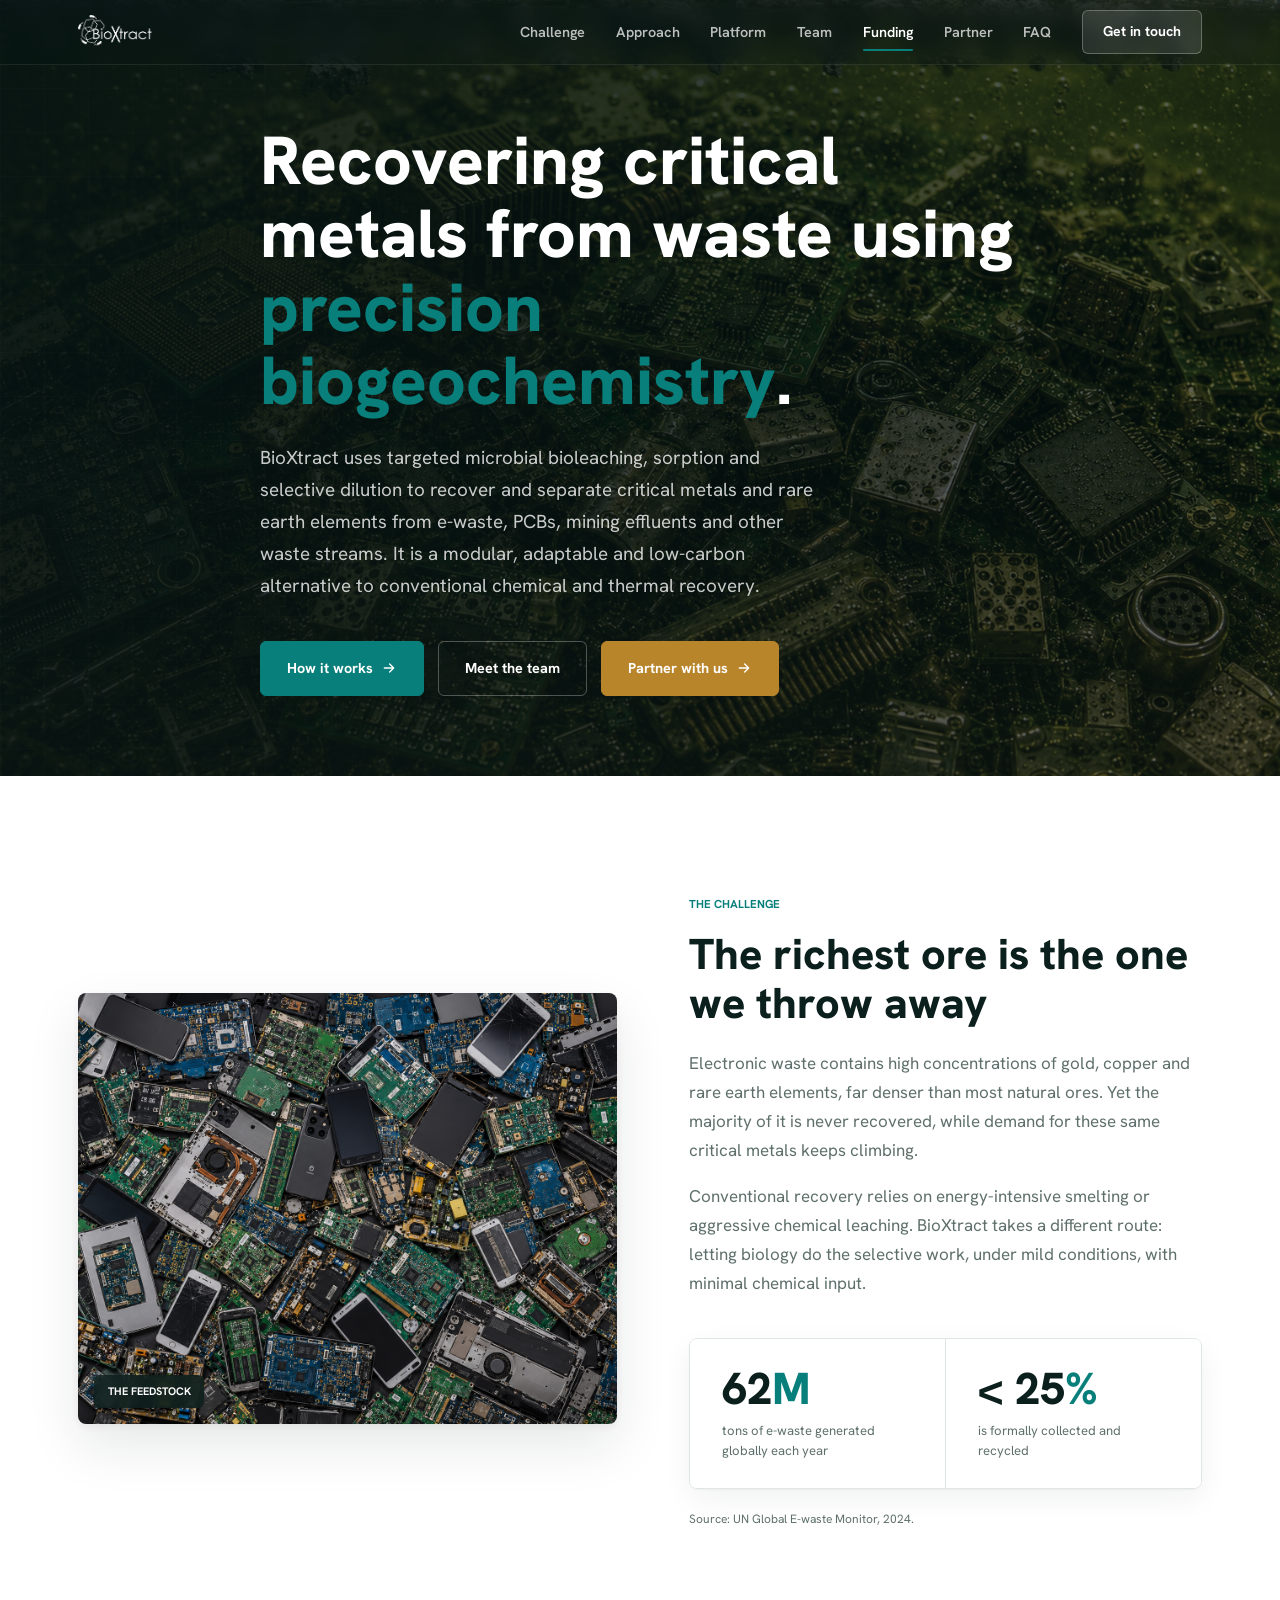
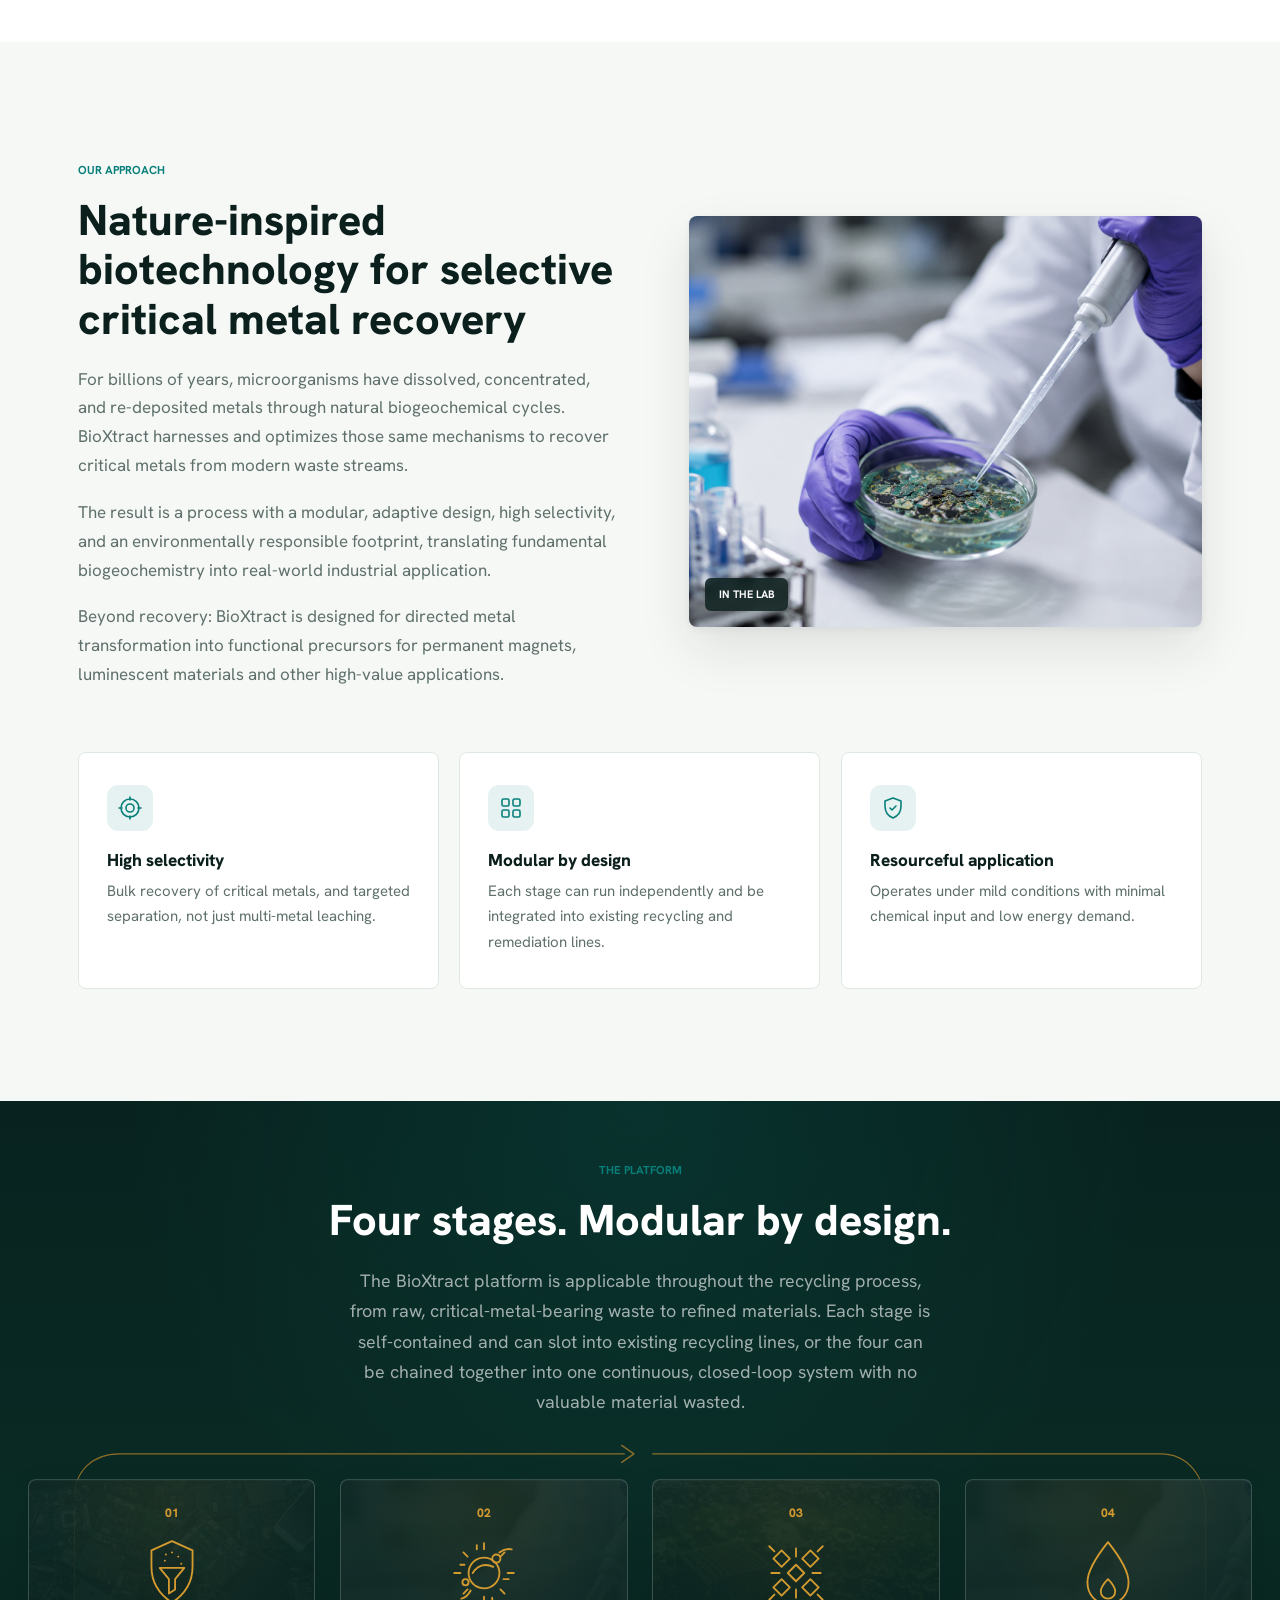
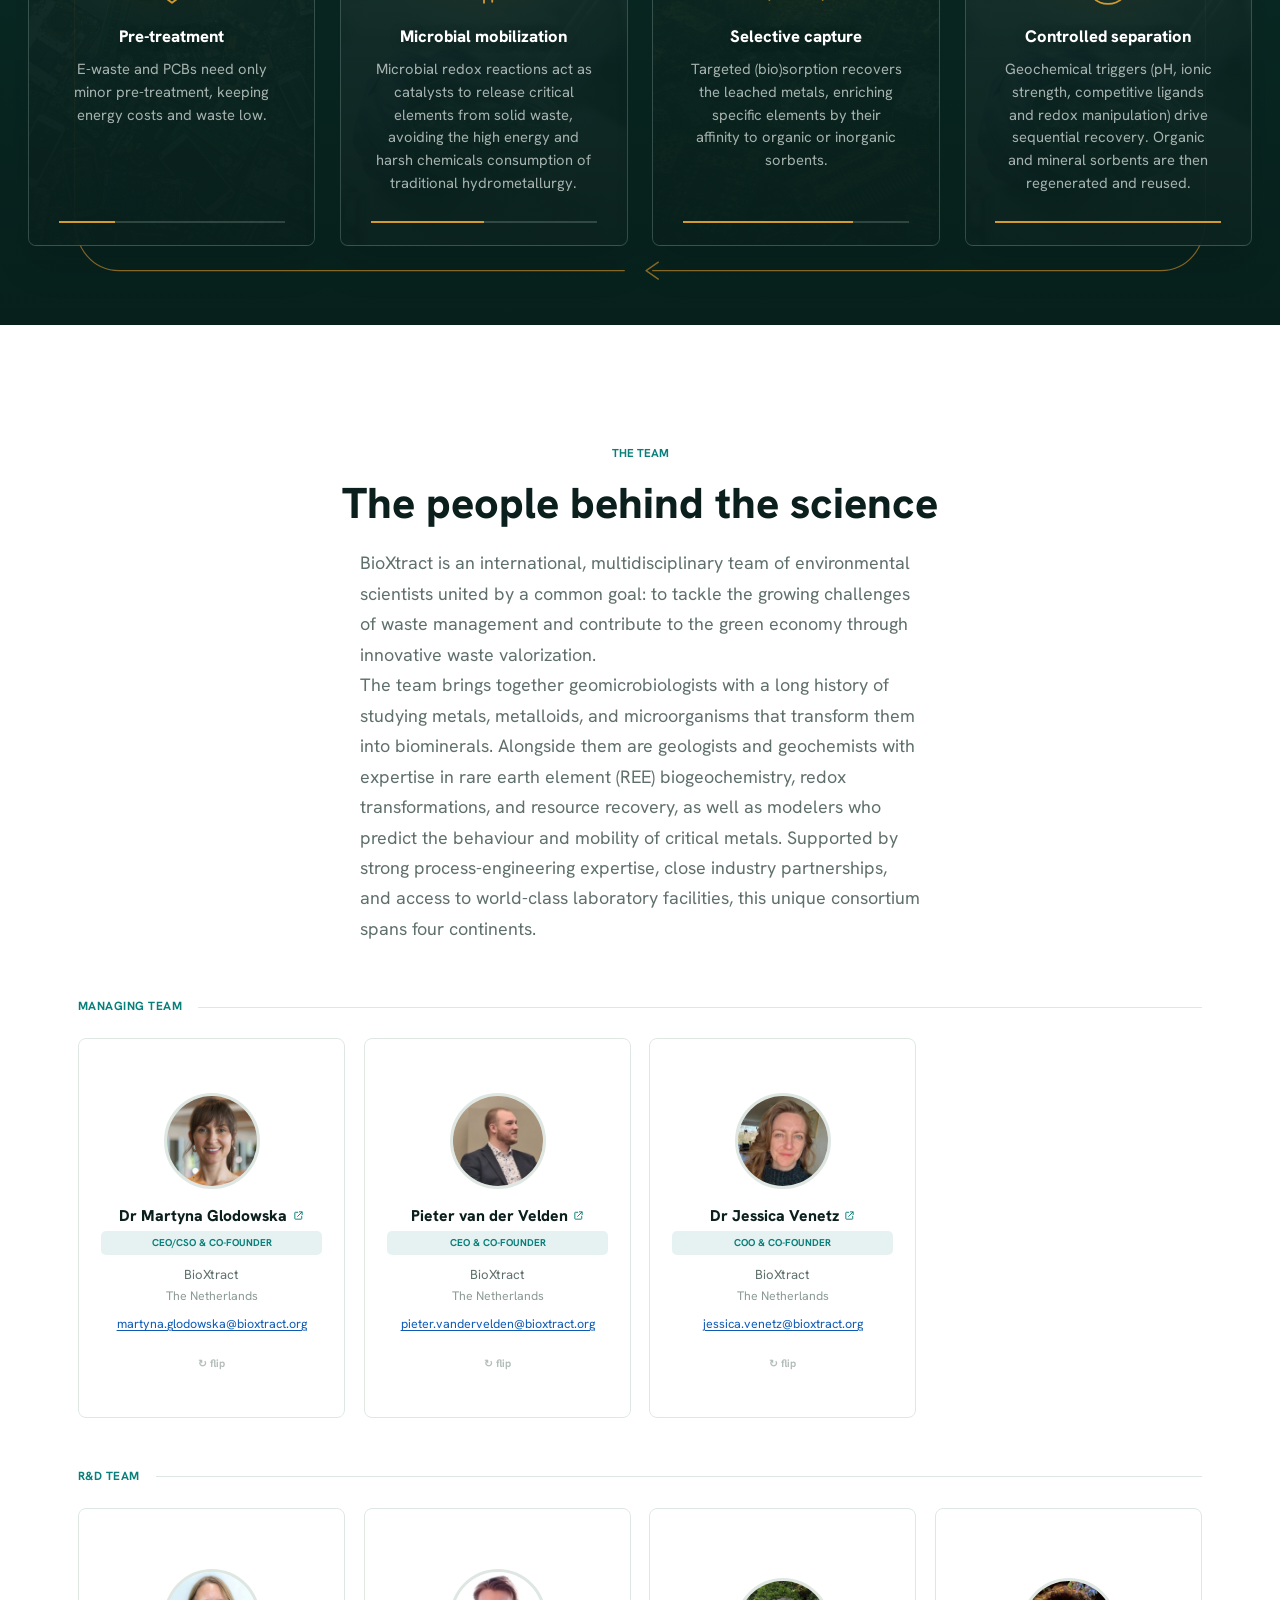
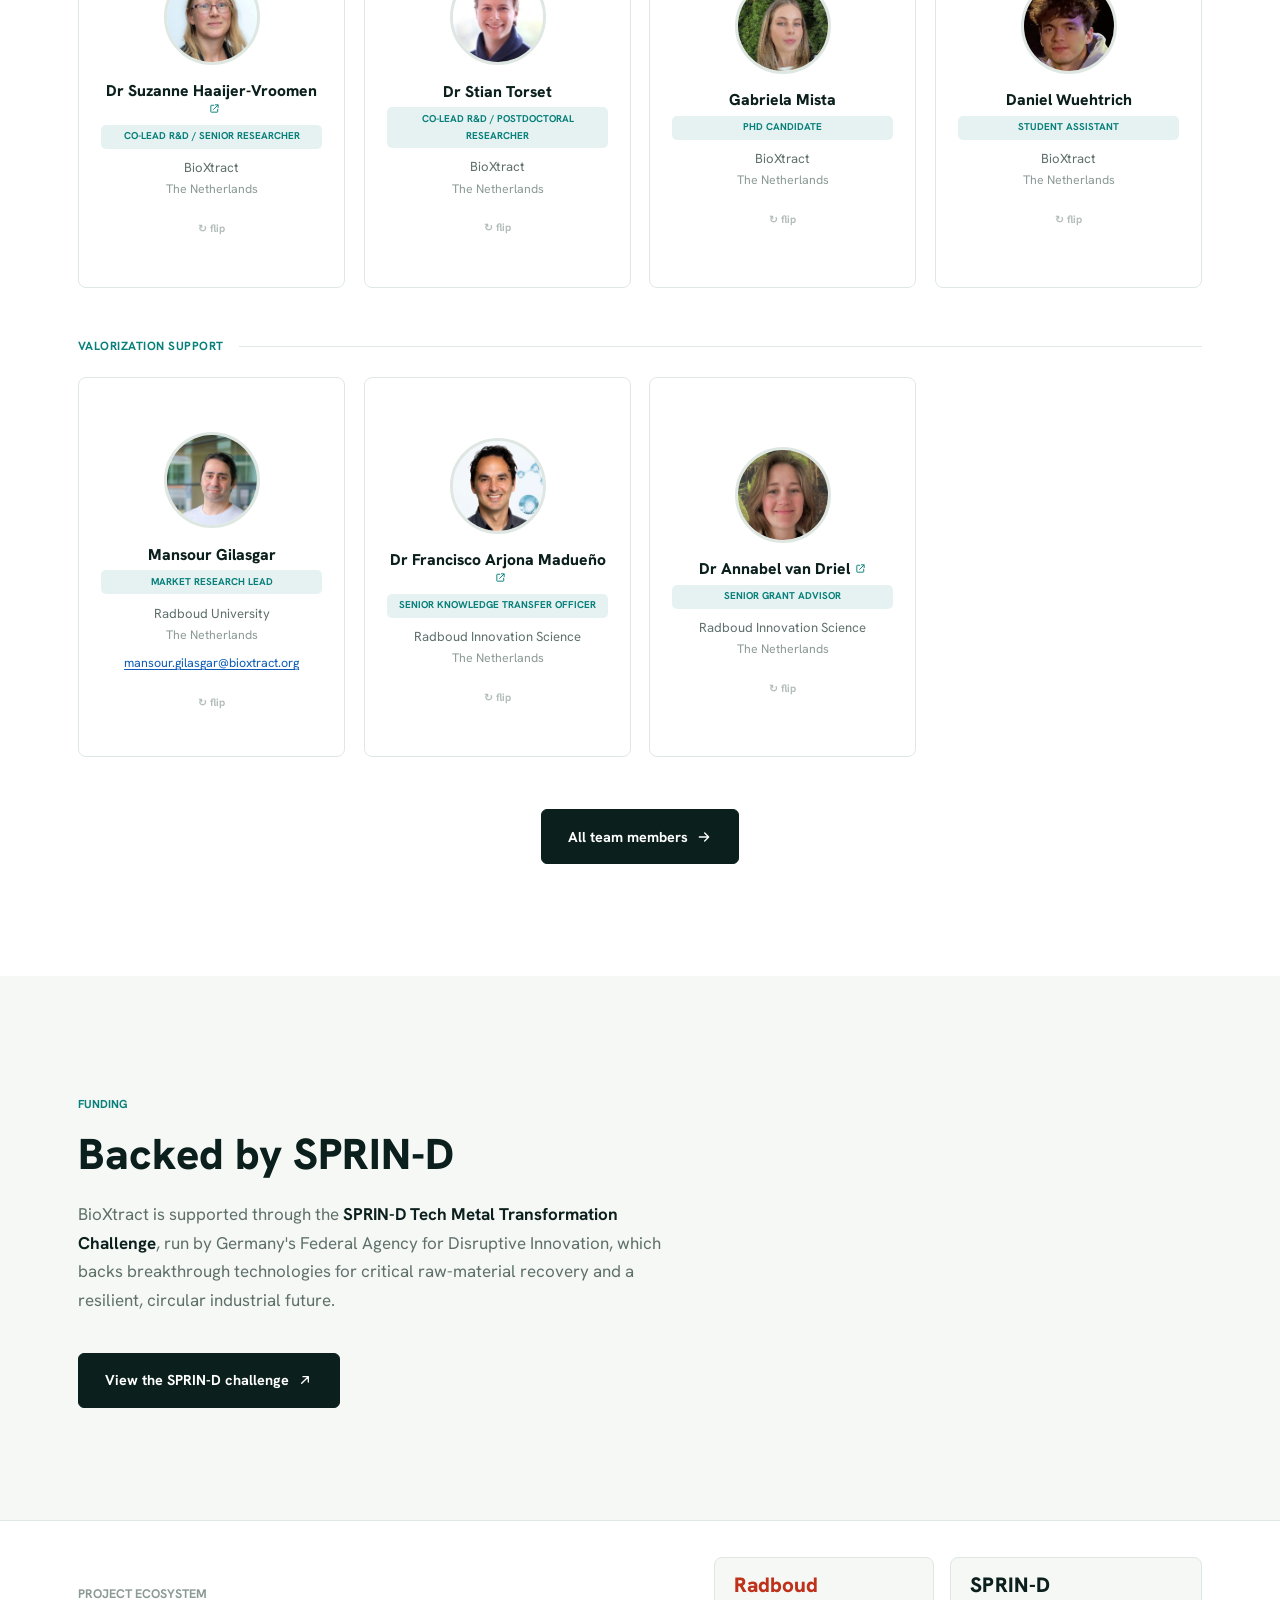
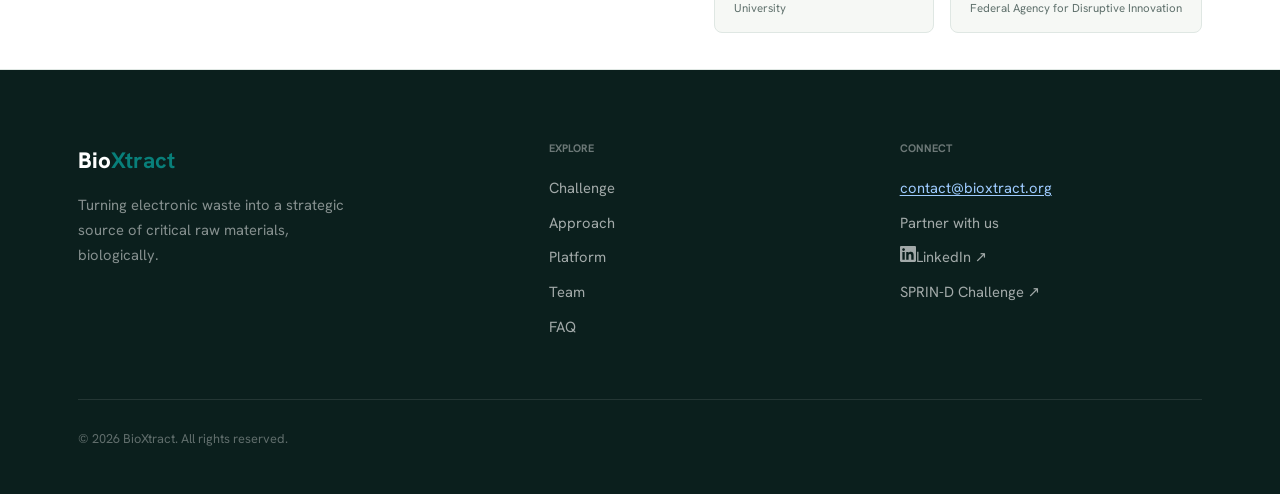
==== commit d3a0a89d: "Use the clean monochrome logo in the navigation" ====
--- a/index.html
+++ b/index.html
@@ -42,7 +42,7 @@
         "name": "BioXtract",
         "alternateName": "BioXtract microbial metal recovery platform",
         "url": "https://bioxtract.org",
-        "logo": "https://bioxtract.org/assets/images/favicon.svg",
+        "logo": "https://bioxtract.org/assets/images/bioxtract-logo.png",
         "image": "https://bioxtract.org/assets/images/hero-bg.jpg",
         "email": "contact@bioxtract.org",
         "address": {
@@ -509,7 +509,7 @@
   <header class="nav" id="nav-header">
     <div class="container nav-inner">
       <a href="#" class="nav-logo" aria-label="BioXtract home">
-        <img src="assets/images/bioxtract-logo.svg" alt="BioXtract" class="nav-logo-img" width="150" height="60">
+        <img src="assets/images/bioxtract-logo.png" alt="BioXtract" class="nav-logo-img" width="653" height="301">
       </a>
 
       <button class="nav-toggle" id="nav-toggle" aria-label="Toggle menu" aria-expanded="false" aria-controls="nav-menu">
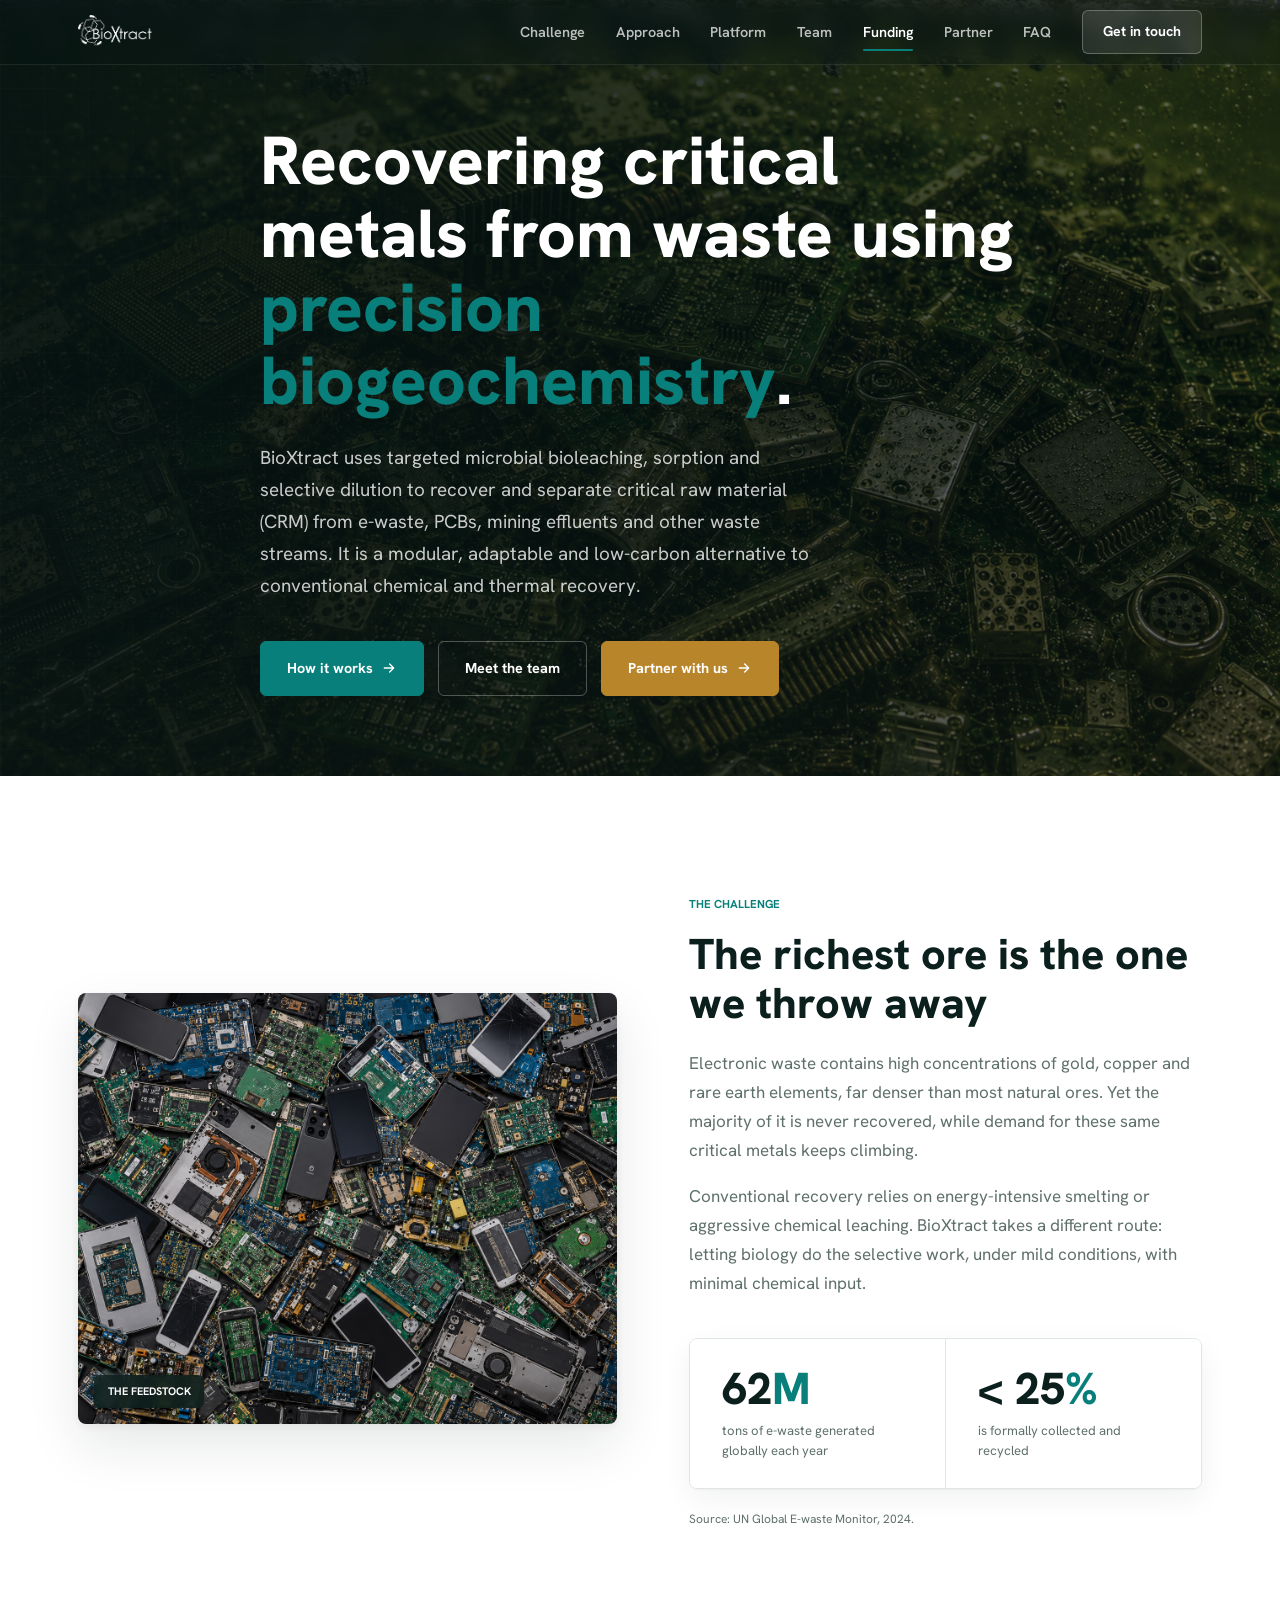
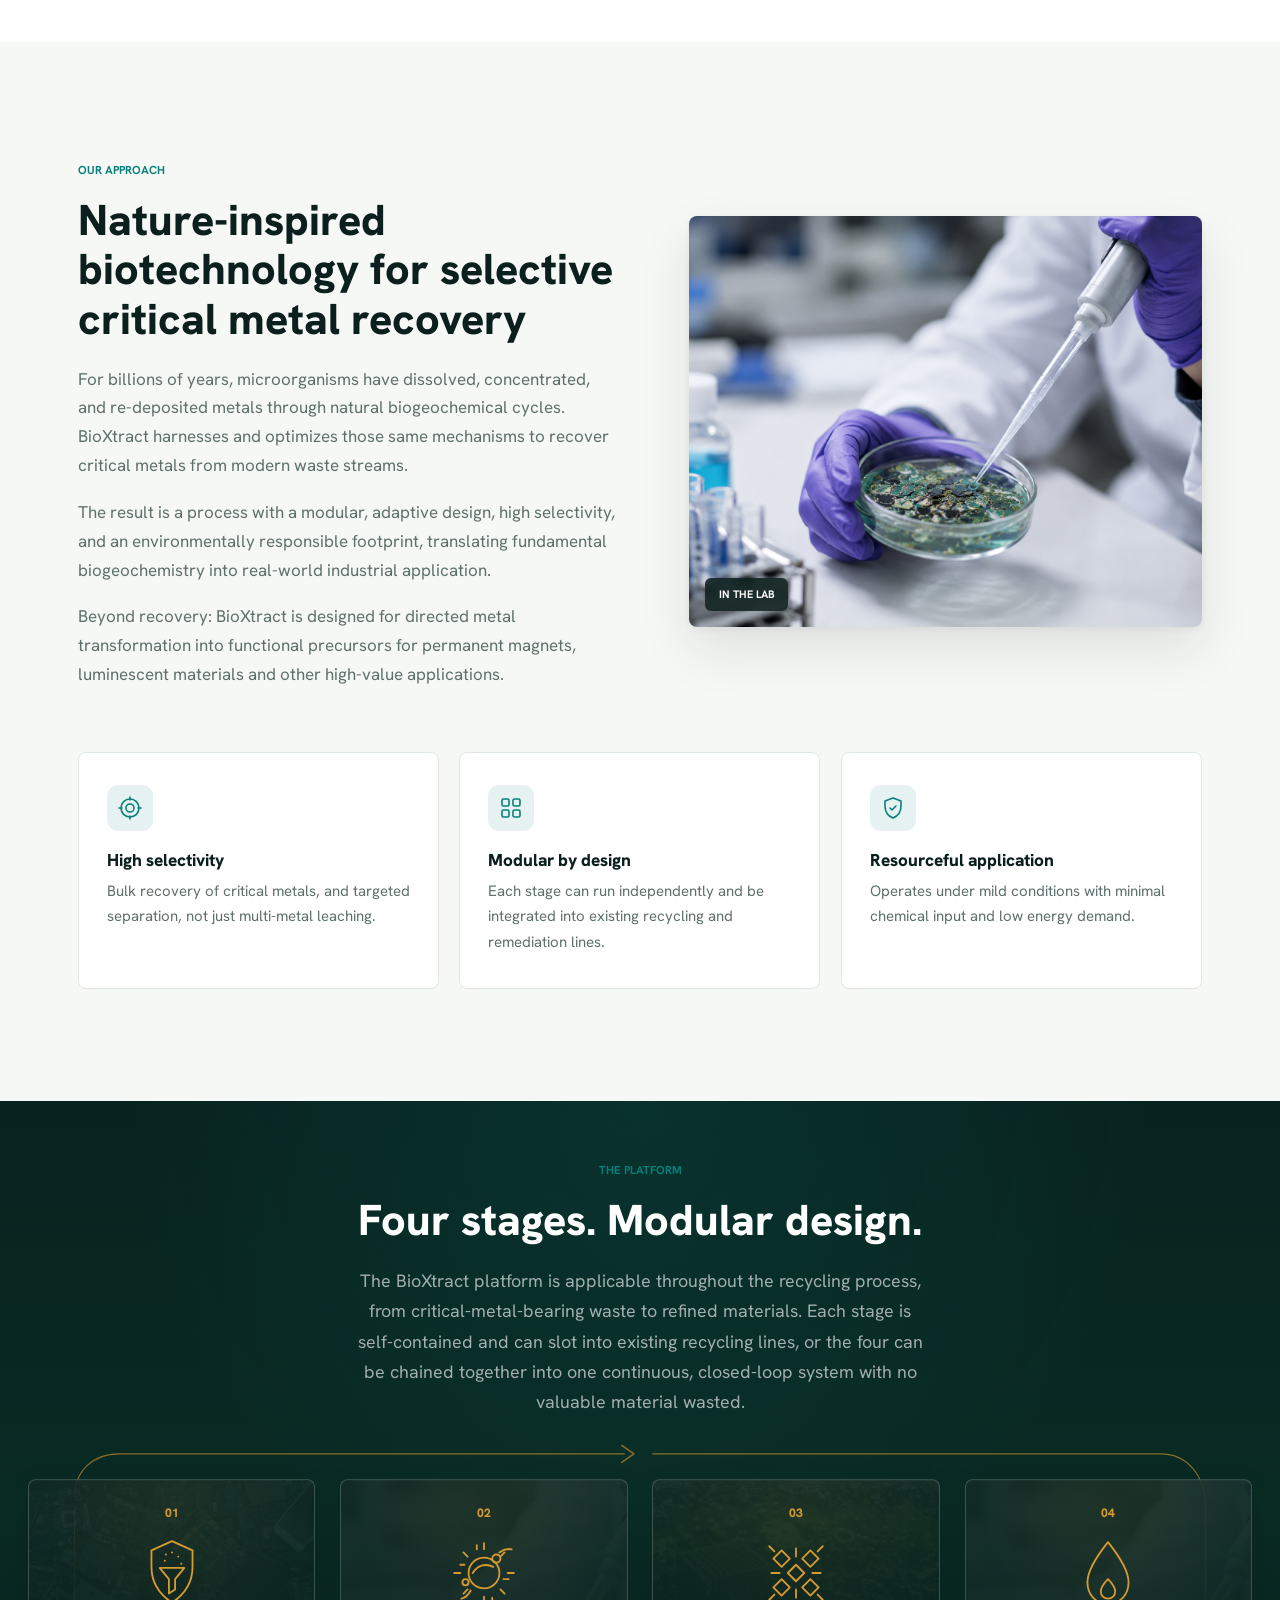
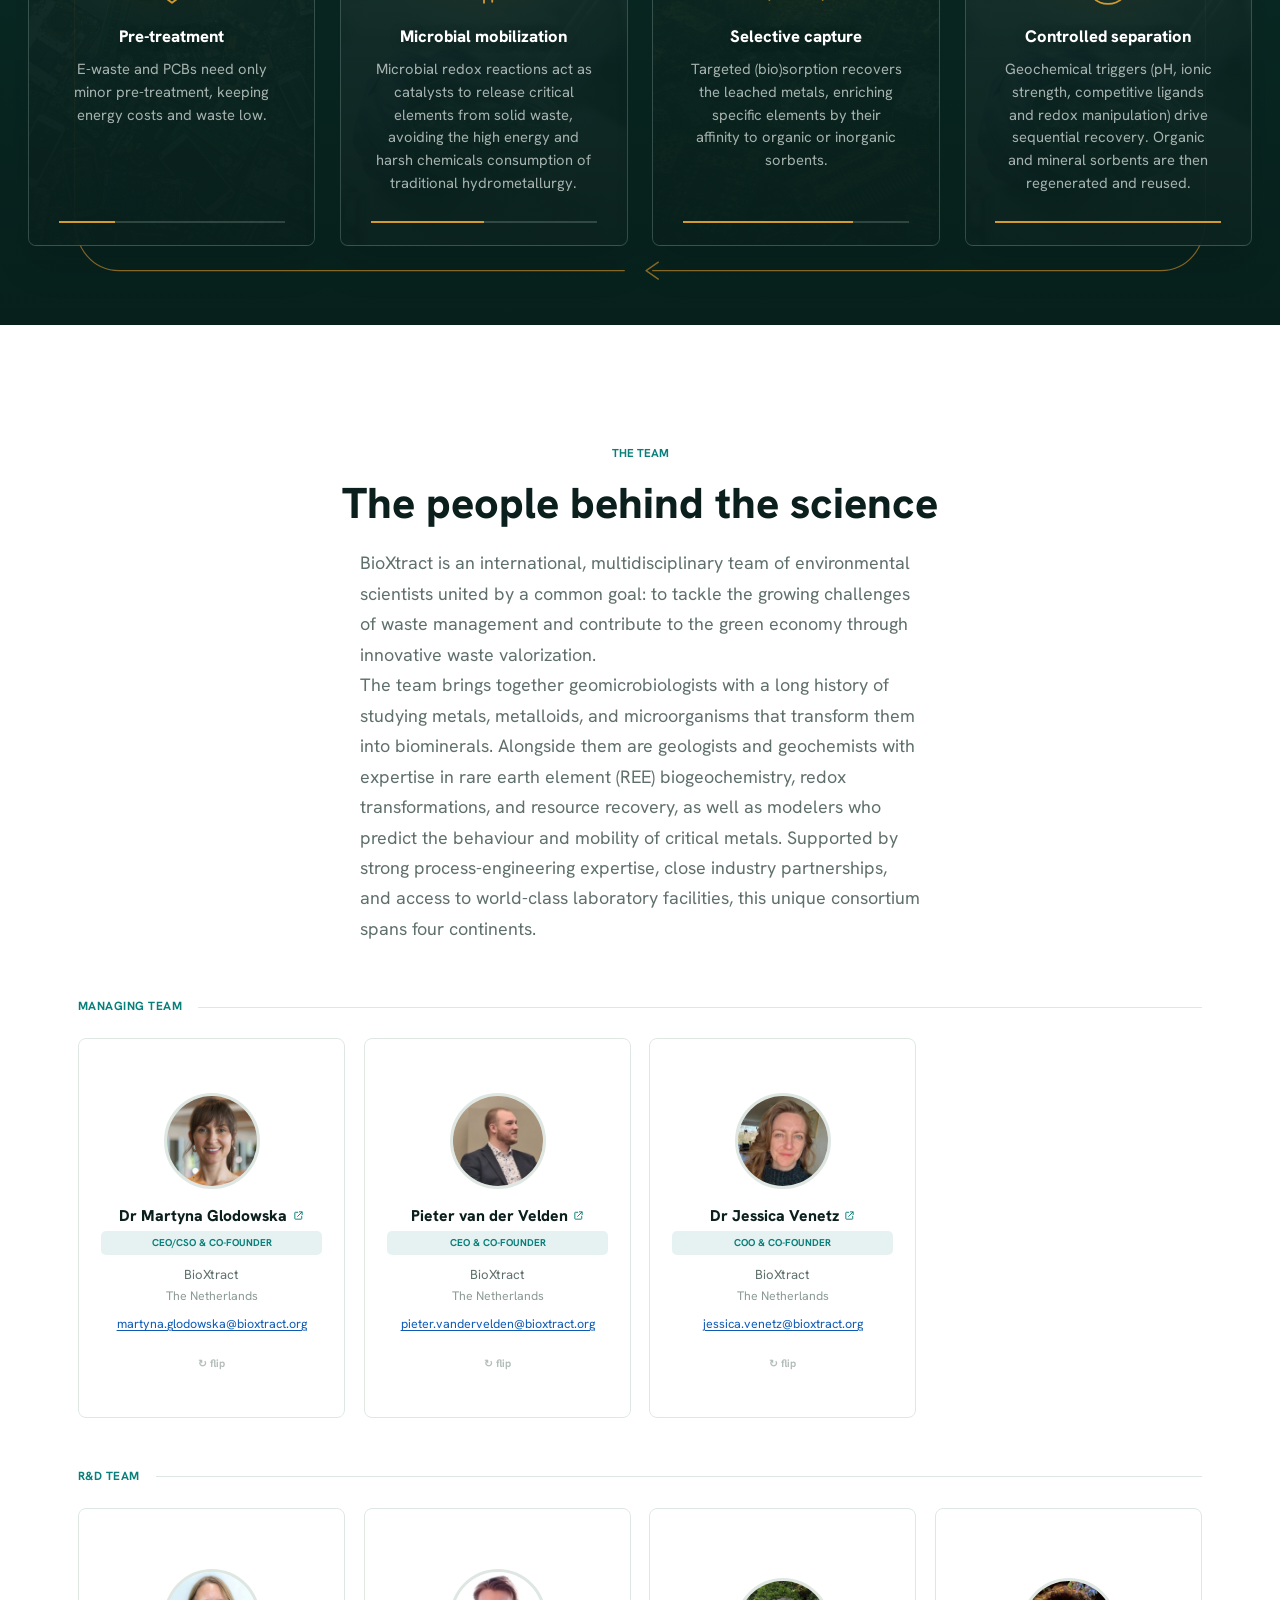
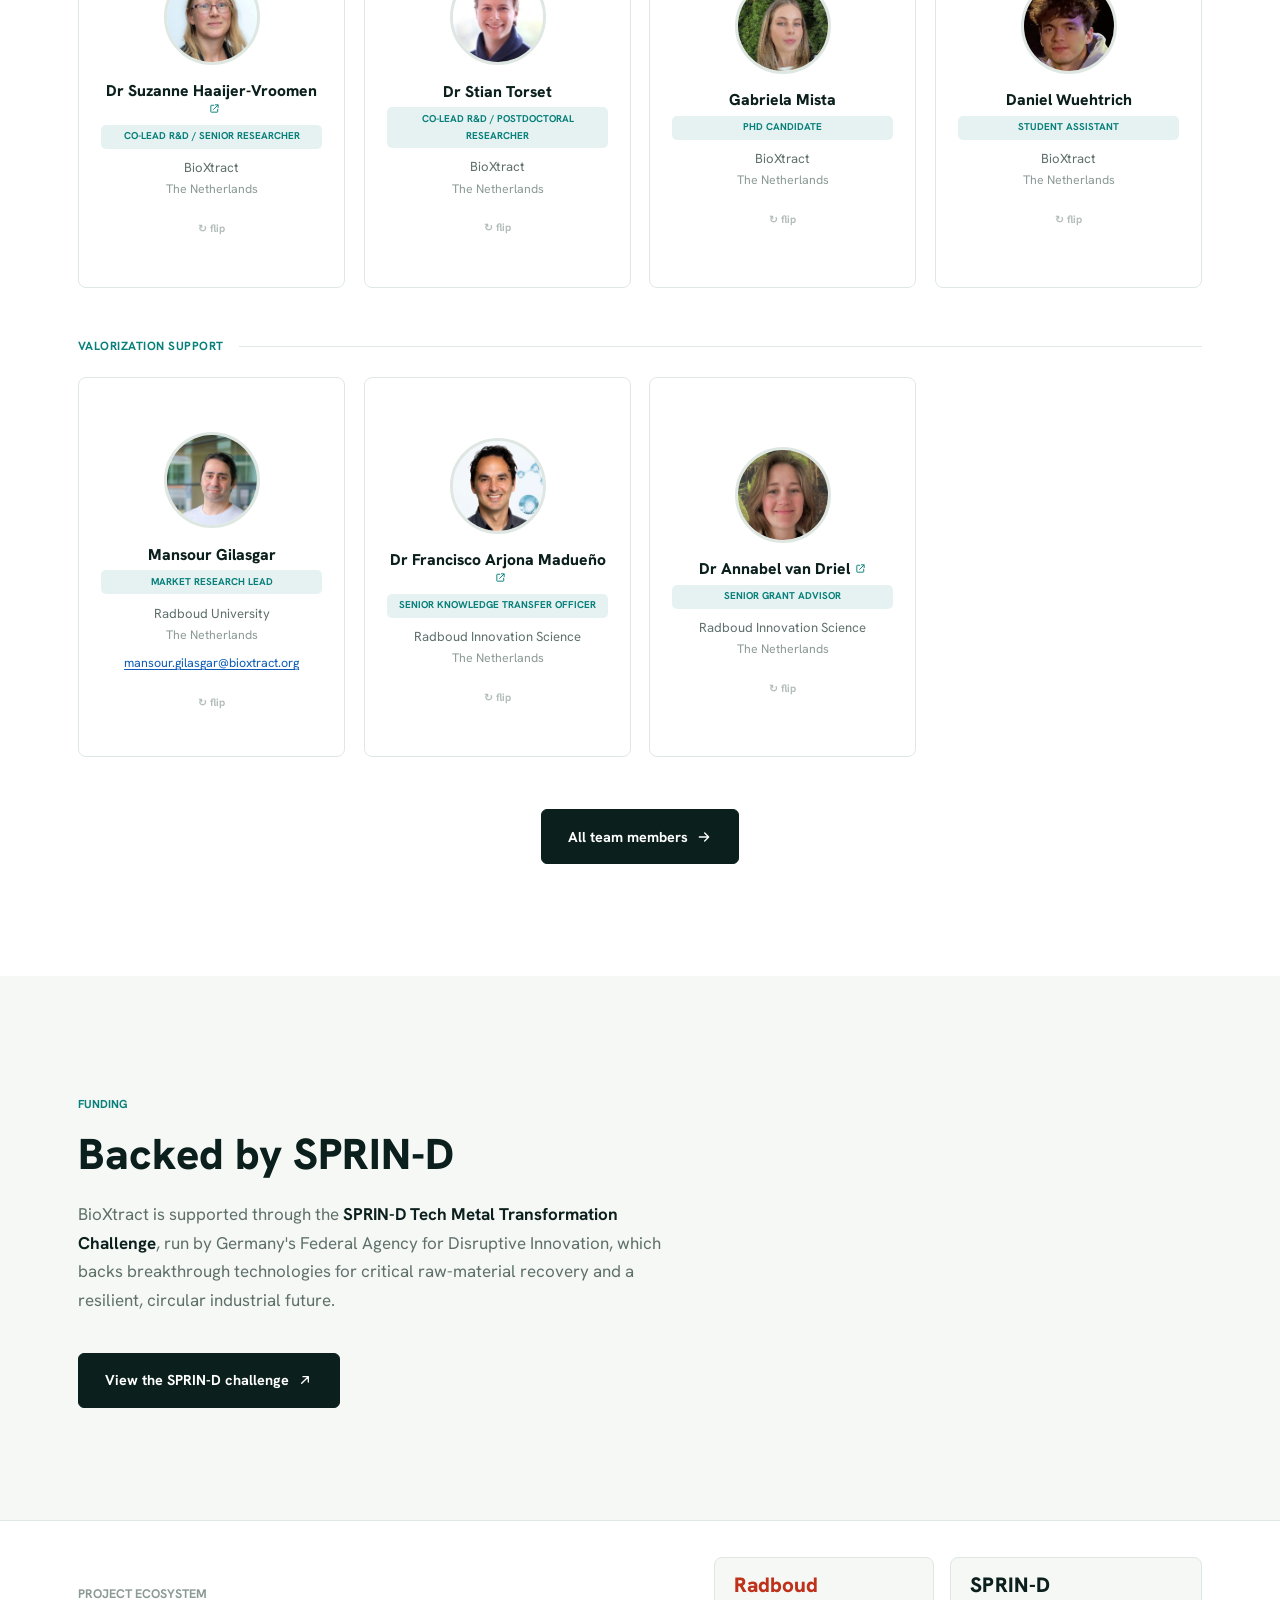
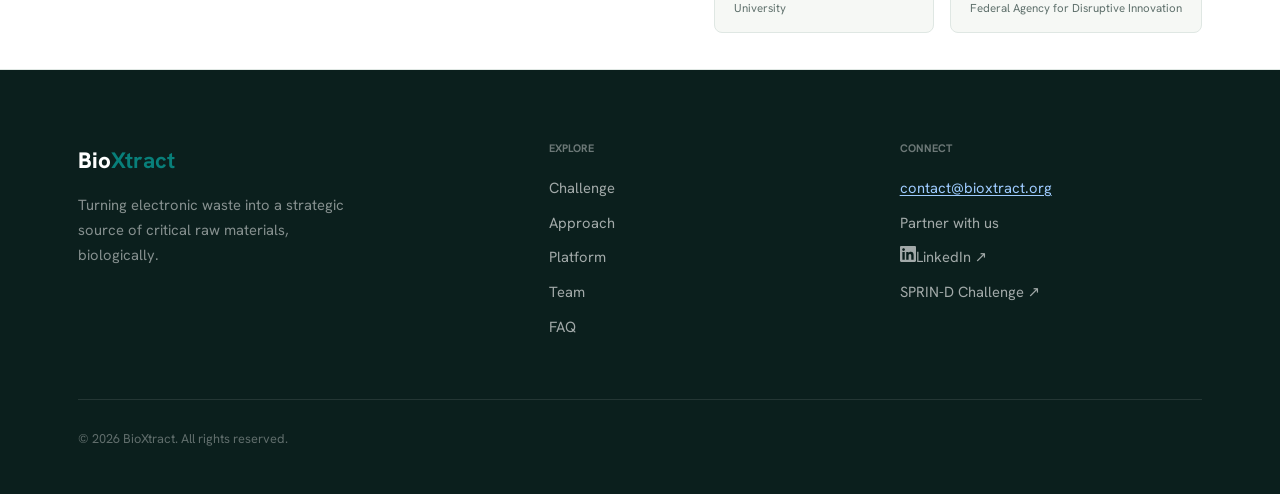
==== commit 08829570: "Apply the September content edits: CRM terminology and platform wording" ====
--- a/index.html
+++ b/index.html
@@ -5,7 +5,7 @@
   <meta name="viewport" content="width=device-width, initial-scale=1.0">
 
   <title>BioXtract | Biological Recovery of Critical Metals from E-Waste</title>
-  <meta name="description" content="BioXtract uses targeted microbial bioleaching and sorption to recover and separate critical metals and rare earth elements from e-waste, PCBs, mining effluents and other waste streams: a modular, adaptable, low-carbon alternative to chemical and thermal recovery.">
+  <meta name="description" content="BioXtract uses targeted microbial bioleaching and sorption to recover and separate critical raw material (CRM) from e-waste, PCBs, mining effluents and other waste streams: a modular, adaptable, low-carbon alternative to chemical and thermal recovery.">
   <meta name="keywords" content="BioXtract, microbial metal recovery, bioleaching, e-waste recycling, PCB recycling, rare earth elements, REE recovery, critical raw materials, biosorption, biohydrometallurgy, circular economy, SPRIN-D">
   <meta name="robots" content="index, follow, max-image-preview:large">
   <meta name="author" content="BioXtract">
@@ -538,7 +538,7 @@
         <h1 class="hero-title">Recovering critical metals from waste using <span class="accent">precision biogeochemistry</span>.</h1>
         <p class="hero-sub">
           BioXtract uses targeted microbial bioleaching, sorption and selective dilution to
-          recover and separate critical metals and rare earth elements from e-waste, PCBs,
+          recover and separate critical raw material (CRM) from e-waste, PCBs,
           mining effluents and other waste streams. It is a modular, adaptable and low-carbon
           alternative to conventional chemical and thermal recovery.
         </p>
@@ -653,9 +653,9 @@
       <div class="container">
         <div class="platform-head center">
           <span class="eyebrow">The Platform</span>
-          <h2 class="h2" id="process-h">Four stages. Modular by design.</h2>
+          <h2 class="h2" id="process-h">Four stages. Modular design.</h2>
           <p class="lead">
-            The BioXtract platform is applicable throughout the recycling process, from raw,
+            The BioXtract platform is applicable throughout the recycling process, from
             critical-metal-bearing waste to refined materials. Each stage is self-contained and can
             slot into existing recycling lines, or the four can be chained together into one
             continuous, closed-loop system with no valuable material wasted.
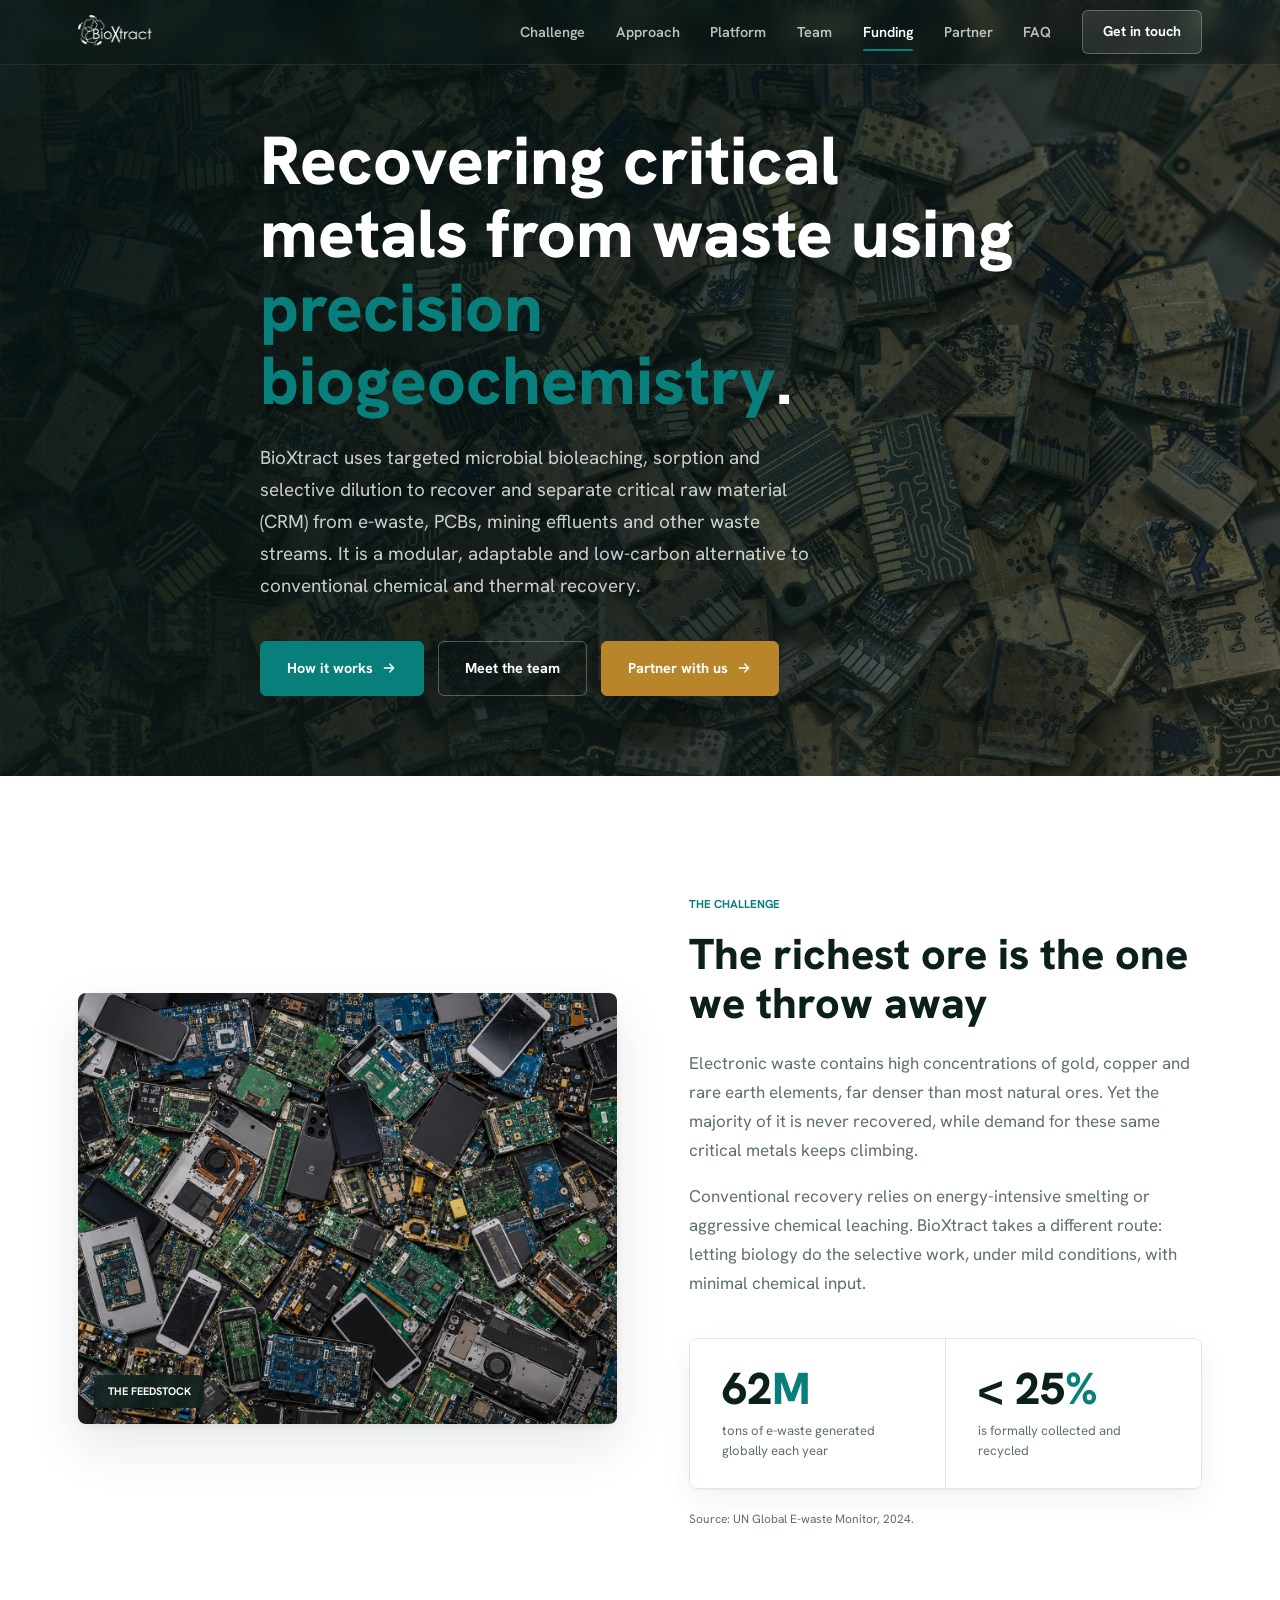
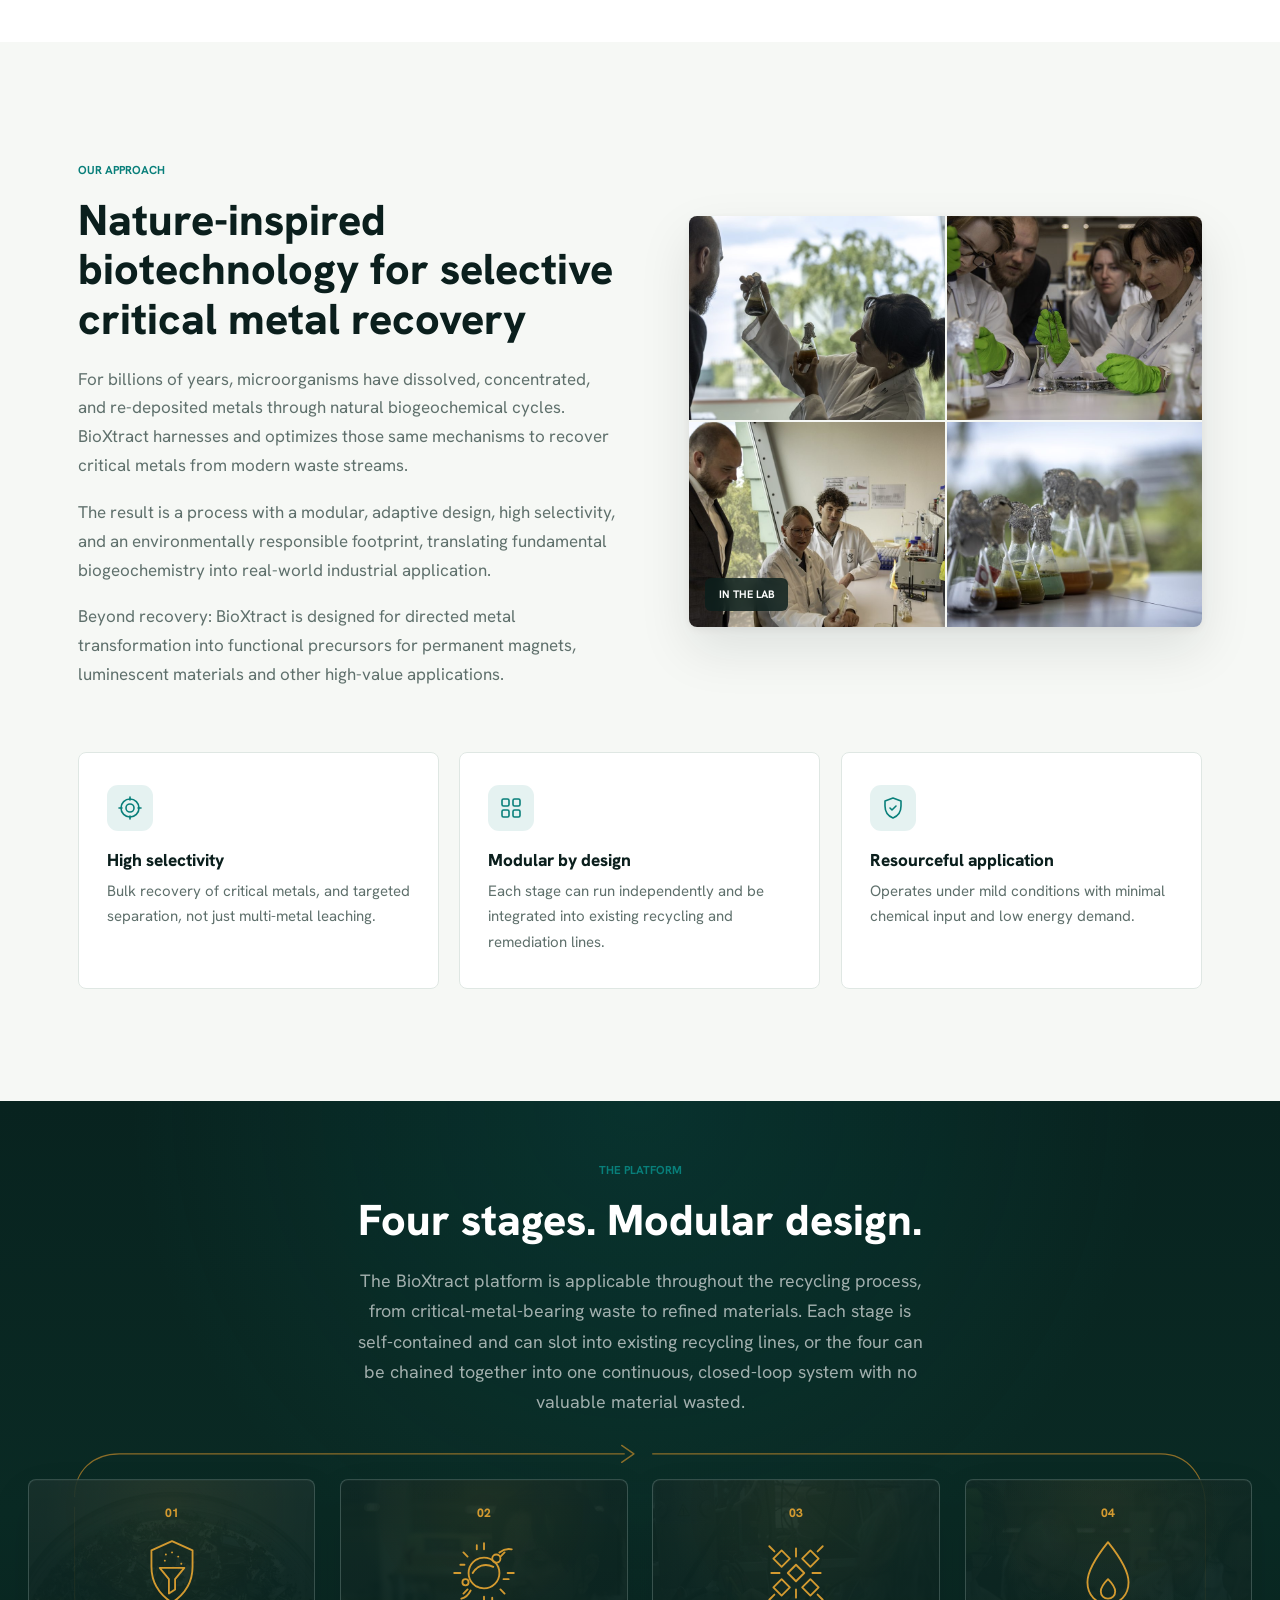
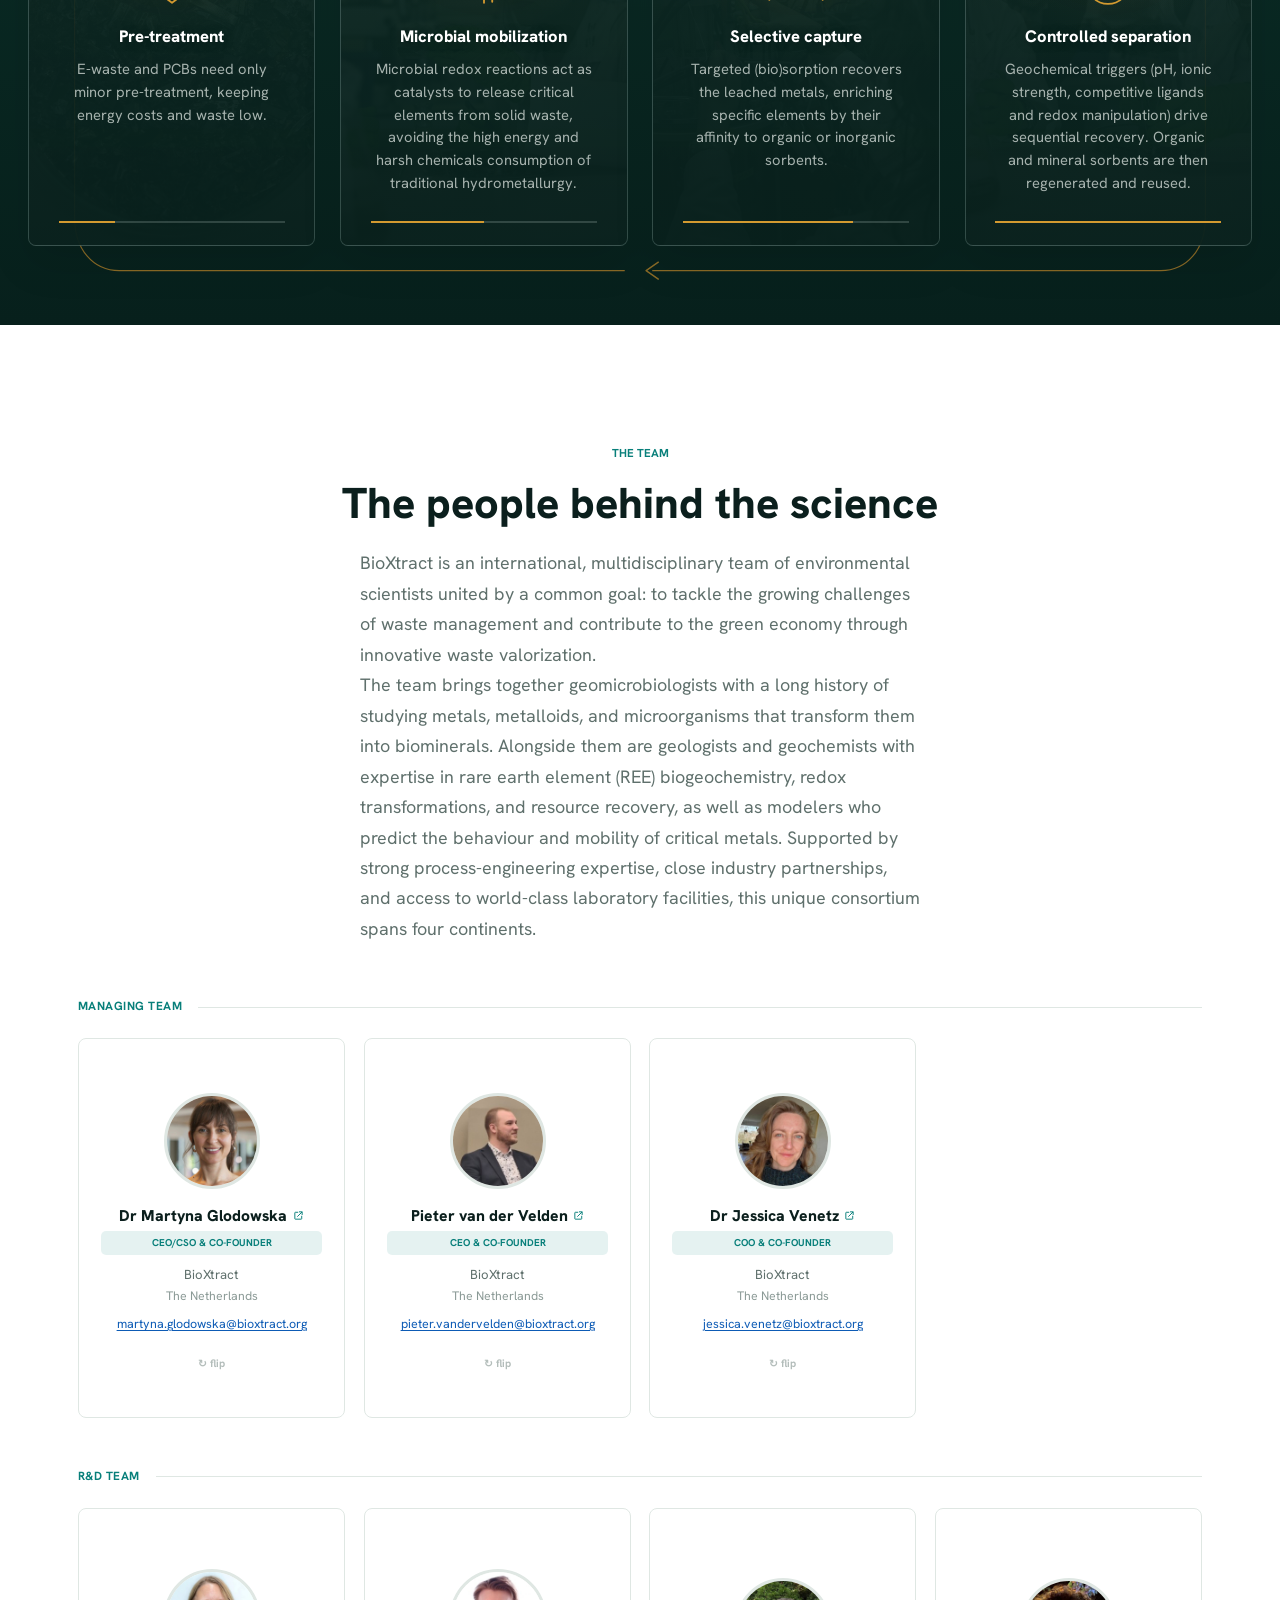
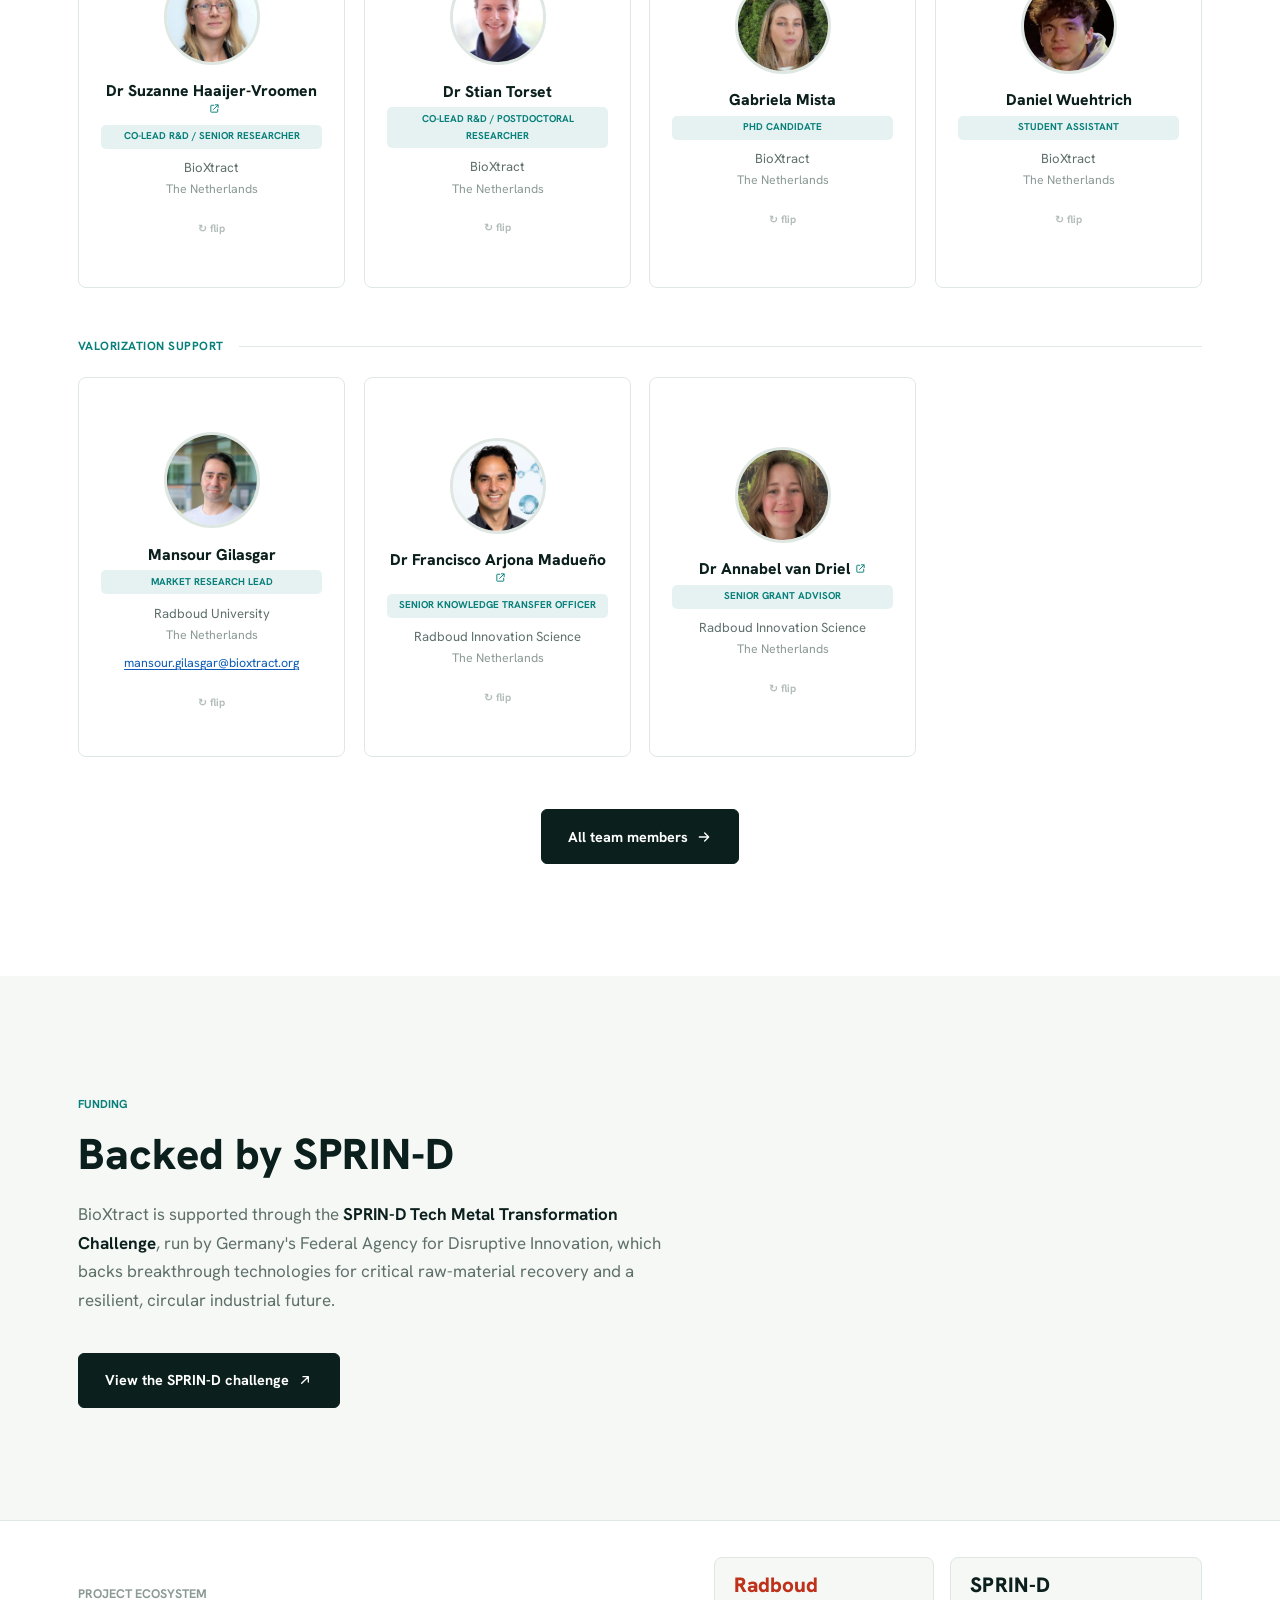
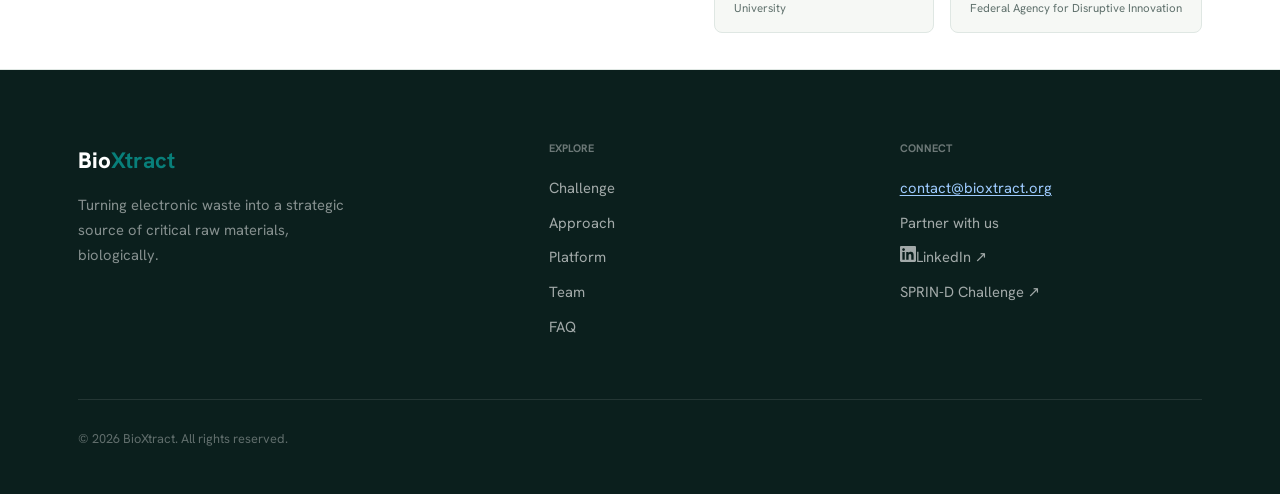
==== commit 94945281: "Replace placeholder imagery with project photography" ====
--- a/index.html
+++ b/index.html
@@ -17,20 +17,20 @@
   <meta property="og:url" content="https://bioxtract.org">
   <meta property="og:title" content="BioXtract | Biological Recovery of Critical Metals from E-Waste">
   <meta property="og:description" content="A modular, nature-inspired biotechnology platform for selective recovery of critical metals and rare earth elements from e-waste, PCBs, mining effluents and other waste streams.">
-  <meta property="og:image" content="https://bioxtract.org/assets/images/hero-bg.jpg">
-  <meta property="og:image:alt" content="Circuit-board fragments in a BioXtract-style liquid treatment process">
+  <meta property="og:image" content="https://bioxtract.org/assets/images/hero-pcb.jpg">
+  <meta property="og:image:alt" content="Close-up of shredded printed circuit boards, the feedstock BioXtract recovers metals from">
   <meta property="og:site_name" content="BioXtract">
   <meta name="twitter:card" content="summary_large_image">
   <meta name="twitter:title" content="BioXtract | Biological Recovery of Critical Metals">
   <meta name="twitter:description" content="Turning waste streams into a strategic source of critical raw materials, biologically.">
-  <meta name="twitter:image" content="https://bioxtract.org/assets/images/hero-bg.jpg">
+  <meta name="twitter:image" content="https://bioxtract.org/assets/images/hero-pcb.jpg">
 
   <link rel="preconnect" href="https://fonts.googleapis.com">
   <link rel="preconnect" href="https://fonts.gstatic.com" crossorigin>
   <link href="https://fonts.googleapis.com/css2?family=Hanken+Grotesk:wght@400;500;600;700;800&display=swap" rel="stylesheet">
 
   <script>document.documentElement.classList.add('has-js');</script>
-  <link rel="stylesheet" href="assets/css/style.css?v=6efc2436">
+  <link rel="stylesheet" href="assets/css/style.css?v=39526384">
 
   <script type="application/ld+json">
   {
@@ -43,7 +43,7 @@
         "alternateName": "BioXtract microbial metal recovery platform",
         "url": "https://bioxtract.org",
         "logo": "https://bioxtract.org/assets/images/bioxtract-logo.png",
-        "image": "https://bioxtract.org/assets/images/hero-bg.jpg",
+        "image": "https://bioxtract.org/assets/images/hero-pcb.jpg",
         "email": "contact@bioxtract.org",
         "address": {
           "@type": "PostalAddress",
@@ -105,7 +105,7 @@
         "name": "BioXtract | Biological Recovery of Critical Metals from E-Waste",
         "isPartOf": { "@id": "https://bioxtract.org/#website" },
         "about": { "@id": "https://bioxtract.org/#organization" },
-        "primaryImageOfPage": "https://bioxtract.org/assets/images/hero-bg.jpg",
+        "primaryImageOfPage": "https://bioxtract.org/assets/images/hero-pcb.jpg",
         "speakable": {
           "@type": "SpeakableSpecification",
           "cssSelector": [".hero-title", ".hero-sub"]
@@ -533,7 +533,7 @@
 
     <!-- Hero -->
     <section class="hero" aria-label="Introduction">
-      <div class="hero-bg" role="img" aria-label="Electronic circuit-board fragments in a liquid treatment process"></div>
+      <div class="hero-bg" role="img" aria-label="Close-up of shredded printed circuit boards, the feedstock BioXtract recovers metals from"></div>
       <div class="container hero-inner">
         <h1 class="hero-title">Recovering critical metals from waste using <span class="accent">precision biogeochemistry</span>.</h1>
         <p class="hero-sub">
@@ -597,8 +597,11 @@
     <section class="section bg-surface" id="approach" aria-labelledby="approach-h">
       <div class="container">
         <div class="split split--reverse" style="margin-bottom:4rem">
-          <div class="split-media fade-up">
-            <img src="assets/images/approach-lab.jpg" alt="Researcher pipetting liquid onto circuit-board fragments in a laboratory dish" loading="lazy">
+          <div class="split-media split-media--grid fade-up">
+            <img src="assets/images/lab-1.jpg" alt="Researcher holding a culture flask up to the light" loading="lazy">
+            <img src="assets/images/lab-2.jpg" alt="The team examining leaching samples at the bench" loading="lazy">
+            <img src="assets/images/lab-3.jpg" alt="Researchers discussing results in the laboratory" loading="lazy">
+            <img src="assets/images/lab-4.jpg" alt="A row of culture flasks with metal-bearing samples" loading="lazy">
             <span class="tag">In the lab</span>
           </div>
           <div class="split-body fade-up">
@@ -672,7 +675,7 @@
           </svg>
 
           <article class="module" role="listitem">
-            <img class="module-photo" src="assets/images/challenge-ewaste.jpg" alt="" loading="lazy">
+            <img class="module-photo" src="assets/images/stage-1-pretreatment.jpg" alt="" loading="lazy">
             <div class="module-step">01</div>
             <svg class="module-icon" viewBox="0 0 72 72" aria-hidden="true">
               <path d="M36 5 56 14v16c0 16-8 27-20 35-12-8-20-19-20-35V14L36 5Z" />
@@ -685,7 +688,7 @@
           </article>
 
           <article class="module" role="listitem">
-            <img class="module-photo" src="assets/images/approach-lab.jpg" alt="" loading="lazy">
+            <img class="module-photo" src="assets/images/stage-2-mobilization.jpg" alt="" loading="lazy">
             <div class="module-step">02</div>
             <svg class="module-icon" viewBox="0 0 72 72" aria-hidden="true">
               <circle cx="36" cy="36" r="15" />
@@ -702,7 +705,7 @@
           </article>
 
           <article class="module" role="listitem">
-            <img class="module-photo" src="assets/images/hero-bg.jpg" alt="" loading="lazy">
+            <img class="module-photo" src="assets/images/stage-3-capture.jpg" alt="" loading="lazy">
             <div class="module-step">03</div>
             <svg class="module-icon" viewBox="0 0 72 72" aria-hidden="true">
               <path d="M14 22 22 14 30 22 22 30 14 22Z" />
@@ -719,7 +722,7 @@
           </article>
 
           <article class="module" role="listitem">
-            <img class="module-photo" src="assets/images/approach-lab.jpg" alt="" loading="lazy">
+            <img class="module-photo" src="assets/images/stage-4-separation.jpg" alt="" loading="lazy">
             <div class="module-step">04</div>
             <svg class="module-icon" viewBox="0 0 72 72" aria-hidden="true">
               <path d="M36 6C48 21 56 34 56 45c0 13-9 21-20 21s-20-8-20-21C16 34 24 21 36 6Z" />
--- a/assets/css/style.css
+++ b/assets/css/style.css
@@ -200,7 +200,7 @@
 .hero { position: relative; min-height: 68vh; display: flex; align-items: center; overflow: hidden; }
 .hero-bg {
   position: absolute; inset: 0; z-index: 0;
-  background: url('../images/hero-bg.jpg') center/cover no-repeat;
+  background: url('../images/hero-pcb.jpg') center/cover no-repeat;
   filter: saturate(.78) contrast(1.04);
 }
 .hero-bg::after {
@@ -255,6 +255,15 @@
   box-shadow: var(--shadow-lg);
 }
 .split-media img { width: 100%; height: 100%; object-fit: cover; aspect-ratio: 4 / 3.2; filter: saturate(.9) contrast(1.02); }
+
+/* Four lab photos as one block, same outer shape as a single image. The images
+   keep their own square-ish crop; the 1px gap lets the dark page show through
+   as a hairline between them. */
+.split-media--grid {
+  display: grid; grid-template-columns: 1fr 1fr; gap: 2px;
+  aspect-ratio: 4 / 3.2;
+}
+.split-media--grid img { aspect-ratio: auto; height: 100%; }
 .split-media .tag {
   position: absolute; left: 1rem; bottom: 1rem;
   background: rgba(11,31,29,.82); color: #fff; backdrop-filter: blur(6px);
@@ -660,14 +669,44 @@
 .page-head .h2 { margin-bottom: 0; }
 .page-intro { color: var(--muted); font-size: 1.05rem; line-height: 1.6; margin-top: .9rem; }
 
+/* Photo under a page heading (team group shot) and the one beside the contact
+   details. Same rounded, shadowed treatment as the home-page section images. */
+.page-media, .partner-photo {
+  border-radius: var(--radius); overflow: hidden; box-shadow: var(--shadow-lg);
+}
+.page-media { margin-bottom: 3rem; }
+/* Banner crop: at full width the untouched 3:2 photo is ~740px tall and pushes
+   the team itself below the fold. 16/9 trims about 8% off the top and bottom. */
+.page-media img {
+  width: 100%; height: 100%; display: block;
+  aspect-ratio: 16 / 9; object-fit: cover; object-position: center;
+  filter: saturate(.9) contrast(1.02);
+}
+.partner-photo { margin-top: 0; }
+/* The only upright photo in the set, cropped tight to the researcher: it shows
+   21% to 61% of the photo, so it sits level with the heading beside it. */
+.partner-photo img {
+  width: 100%; height: 320px; display: block;
+  object-fit: cover; object-position: center 35%;
+  filter: saturate(.9) contrast(1.02);
+}
+
 /* Partner / get-in-touch page */
-.partner-layout {
-  /* minmax(0, ...) rather than a bare fr: an fr track floors at min-content, and
-     the long LinkedIn URL pushed the track wider than the container, so both
-     columns hung 6px past the page edge (clipped, invisibly, by overflow-x). */
+/* One grid for the whole page: heading top-left, photo top-right, details and
+   form below. minmax(0, ...) rather than a bare fr - an fr track floors at
+   min-content, and the long LinkedIn URL pushed the track wider than the
+   container, so both columns hung 6px past the page edge. */
+.partner-page {
   display: grid; grid-template-columns: minmax(0, 1fr) minmax(0, 1.05fr);
-  gap: 3.5rem; align-items: start;
-}
+  grid-template-areas:
+    "head  photo"
+    "info  form";
+  column-gap: 3.5rem; row-gap: 2.5rem; align-items: start;
+}
+.partner-page > .page-head     { grid-area: head; max-width: none; margin-bottom: 0; }
+.partner-page > .partner-photo { grid-area: photo; }
+.partner-page > .partner-info  { grid-area: info; }
+.partner-page > .form-card     { grid-area: form; }
 .partner-info p { color: var(--muted); margin-bottom: 1.1rem; }
 .partner-info p:last-of-type { margin-bottom: 0; }
 .partner-contacts {
@@ -772,7 +811,17 @@
 .footer a[href^="mailto:"]:focus-visible { color: #fff; }
 
 @media (max-width: 860px) {
-  .partner-layout { grid-template-columns: minmax(0, 1fr); gap: 2.25rem; }
+  .partner-page {
+    grid-template-columns: minmax(0, 1fr);
+    grid-template-areas: none;
+    gap: 2.25rem;
+  }
+  /* on a phone the photo drops below the contact details */
+  .partner-page > .page-head     { grid-area: auto; order: 1; }
+  .partner-page > .partner-info  { grid-area: auto; order: 2; }
+  .partner-page > .partner-photo { grid-area: auto; order: 3; }
+  .partner-page > .form-card     { grid-area: auto; order: 4; }
+  .partner-photo img { height: 420px; }
 }
 @media (max-width: 460px) {
   .form-row.two { grid-template-columns: 1fr; gap: 0; }
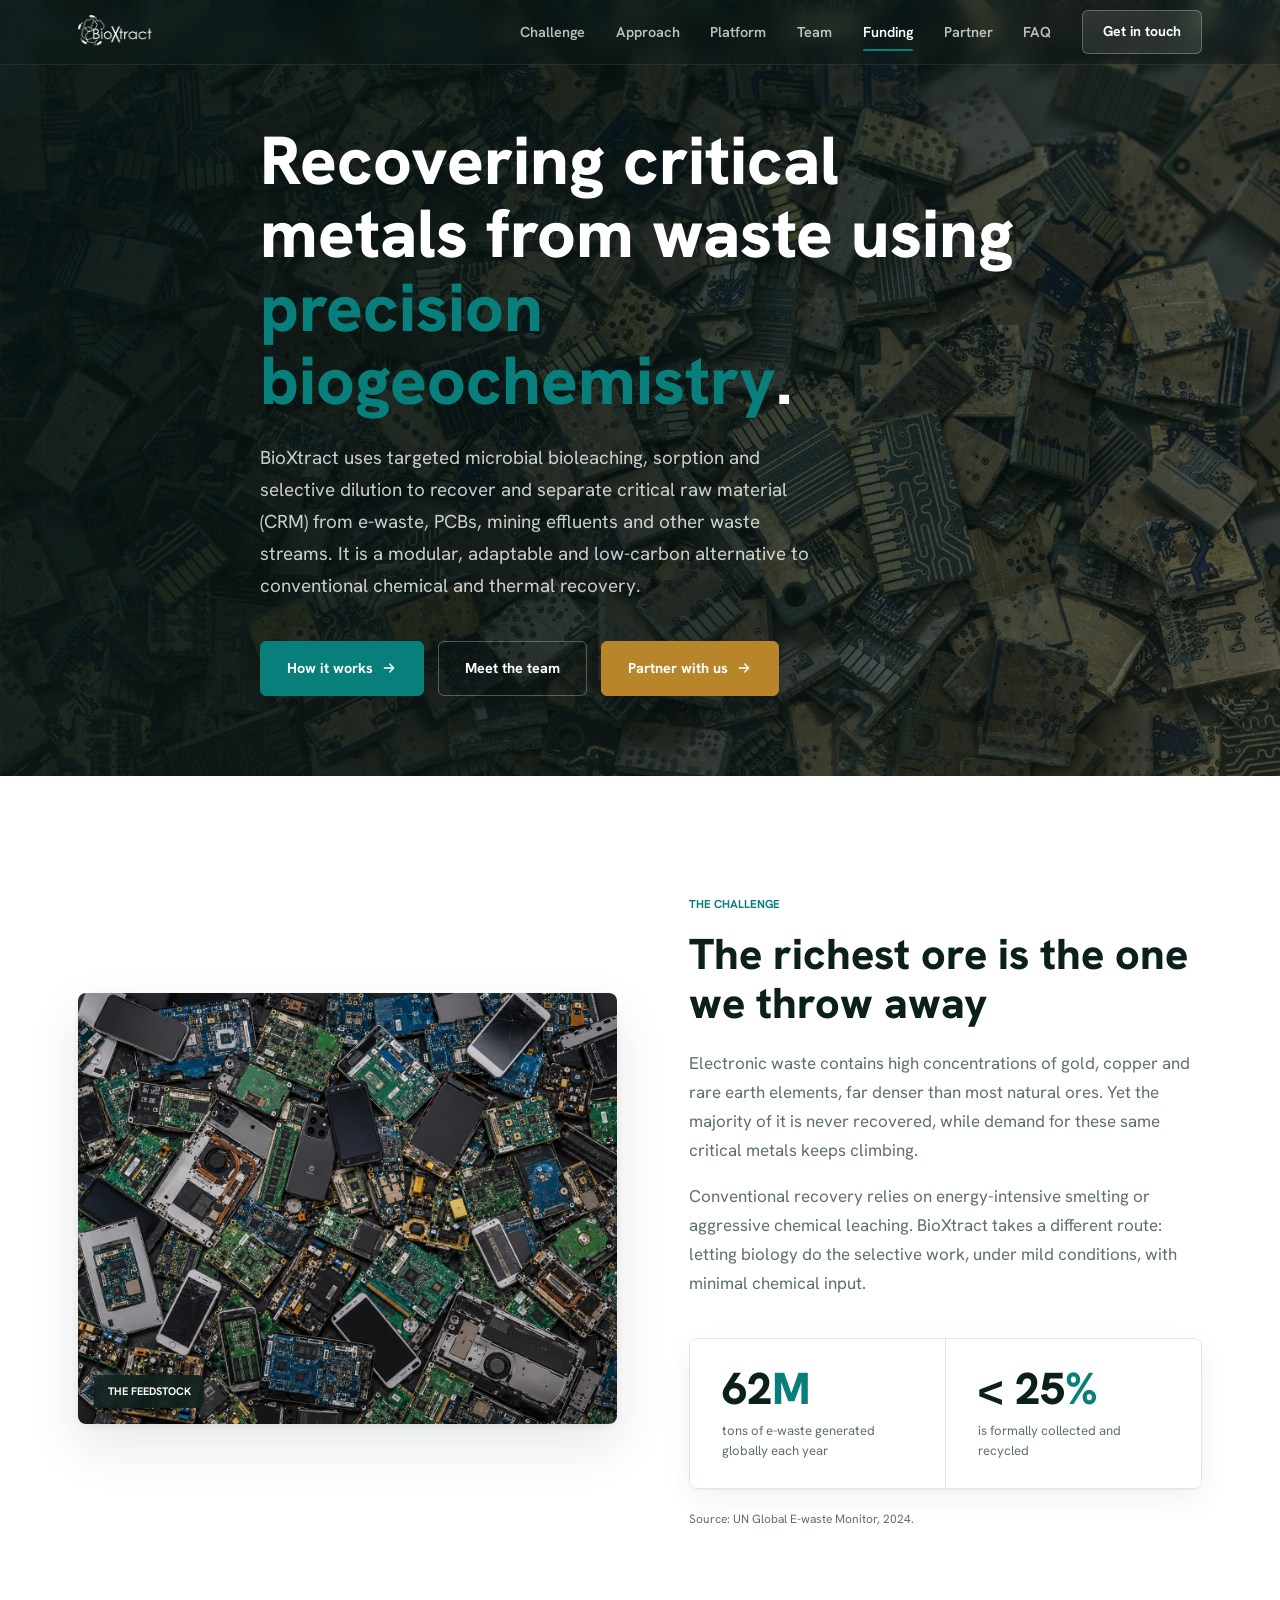
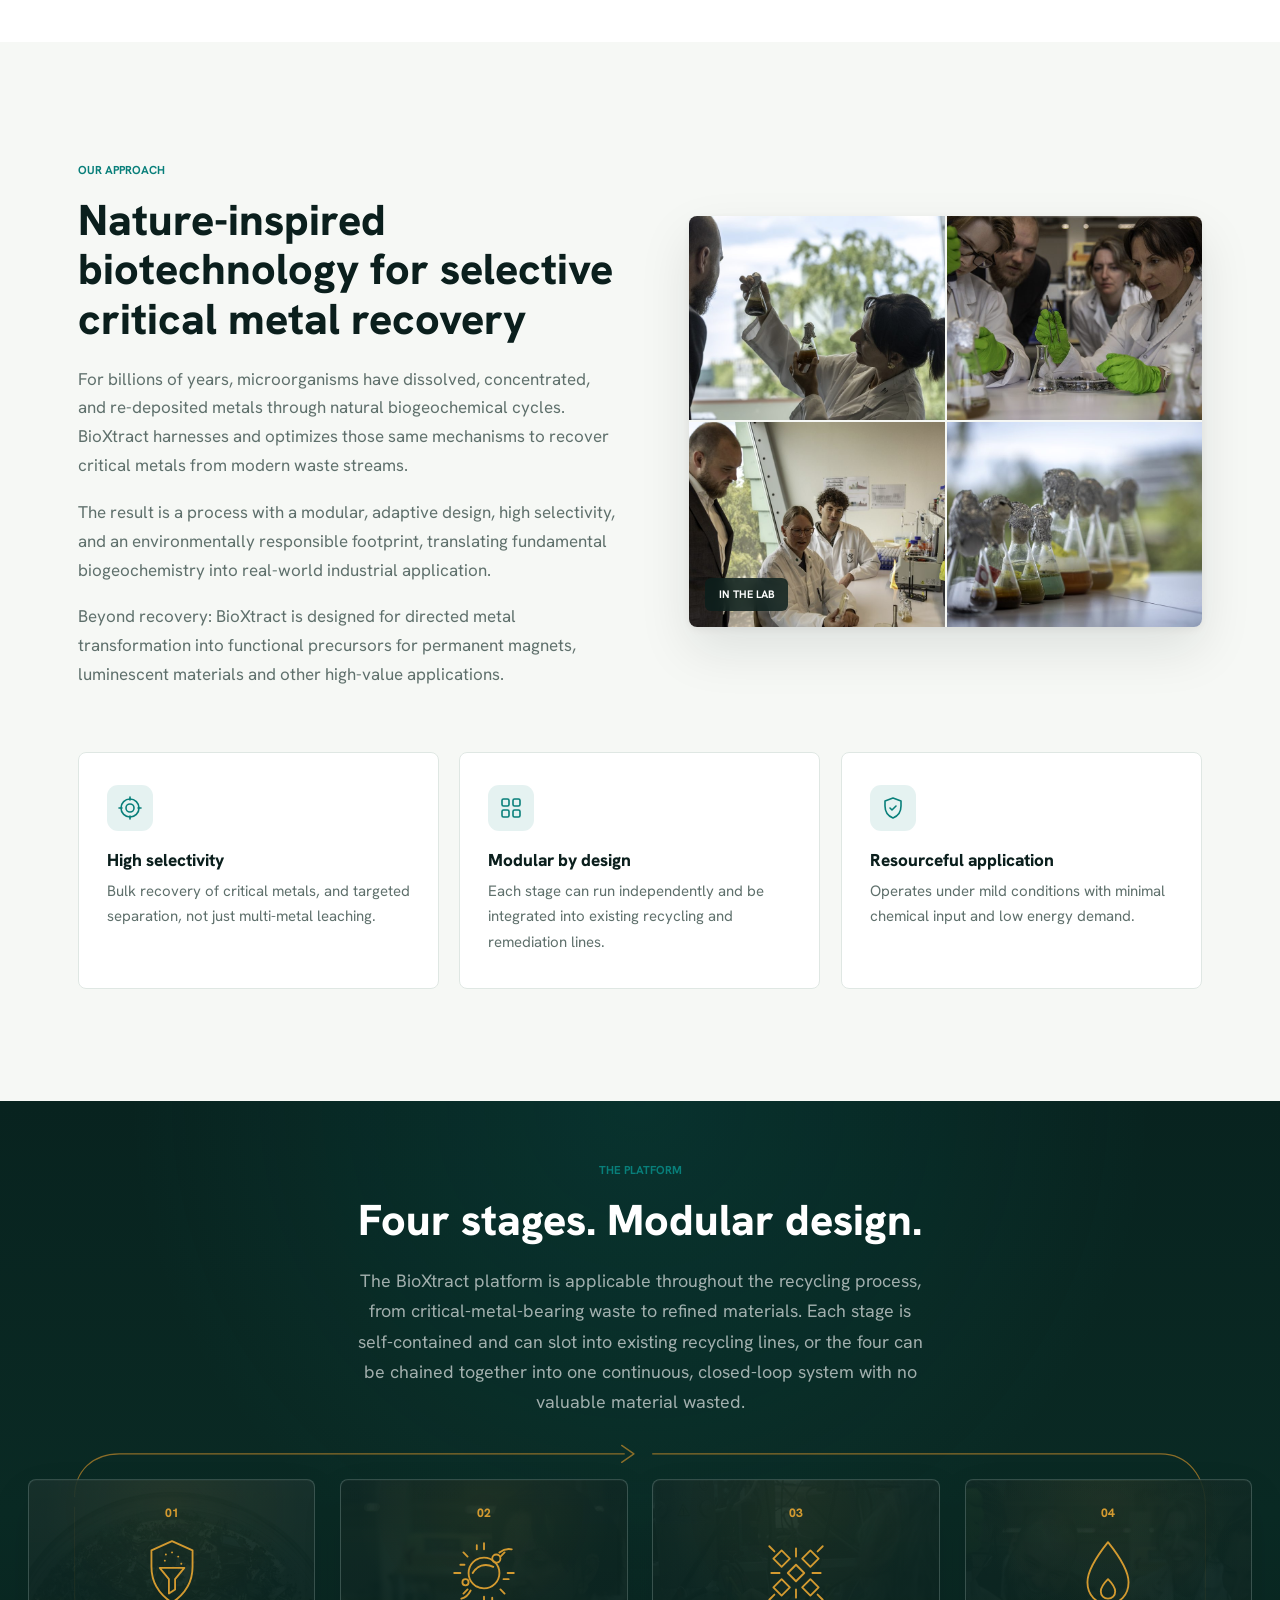
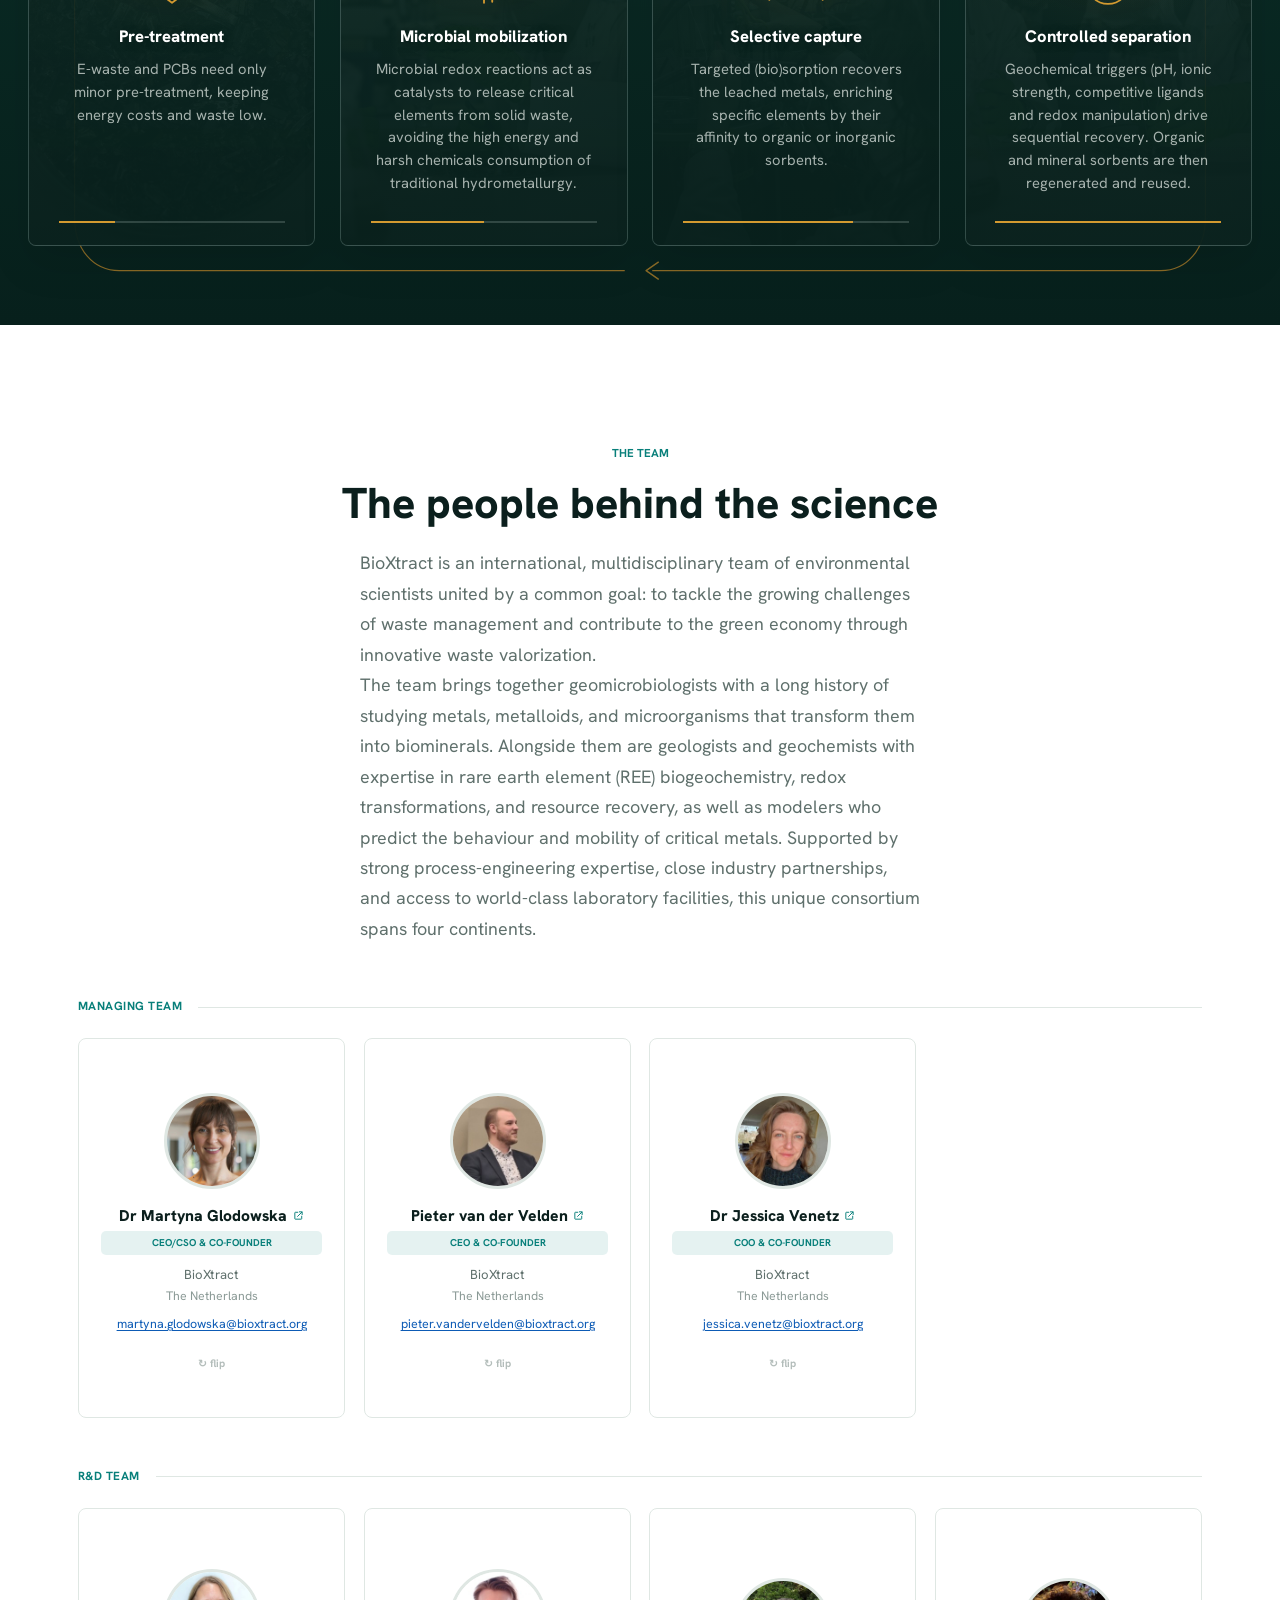
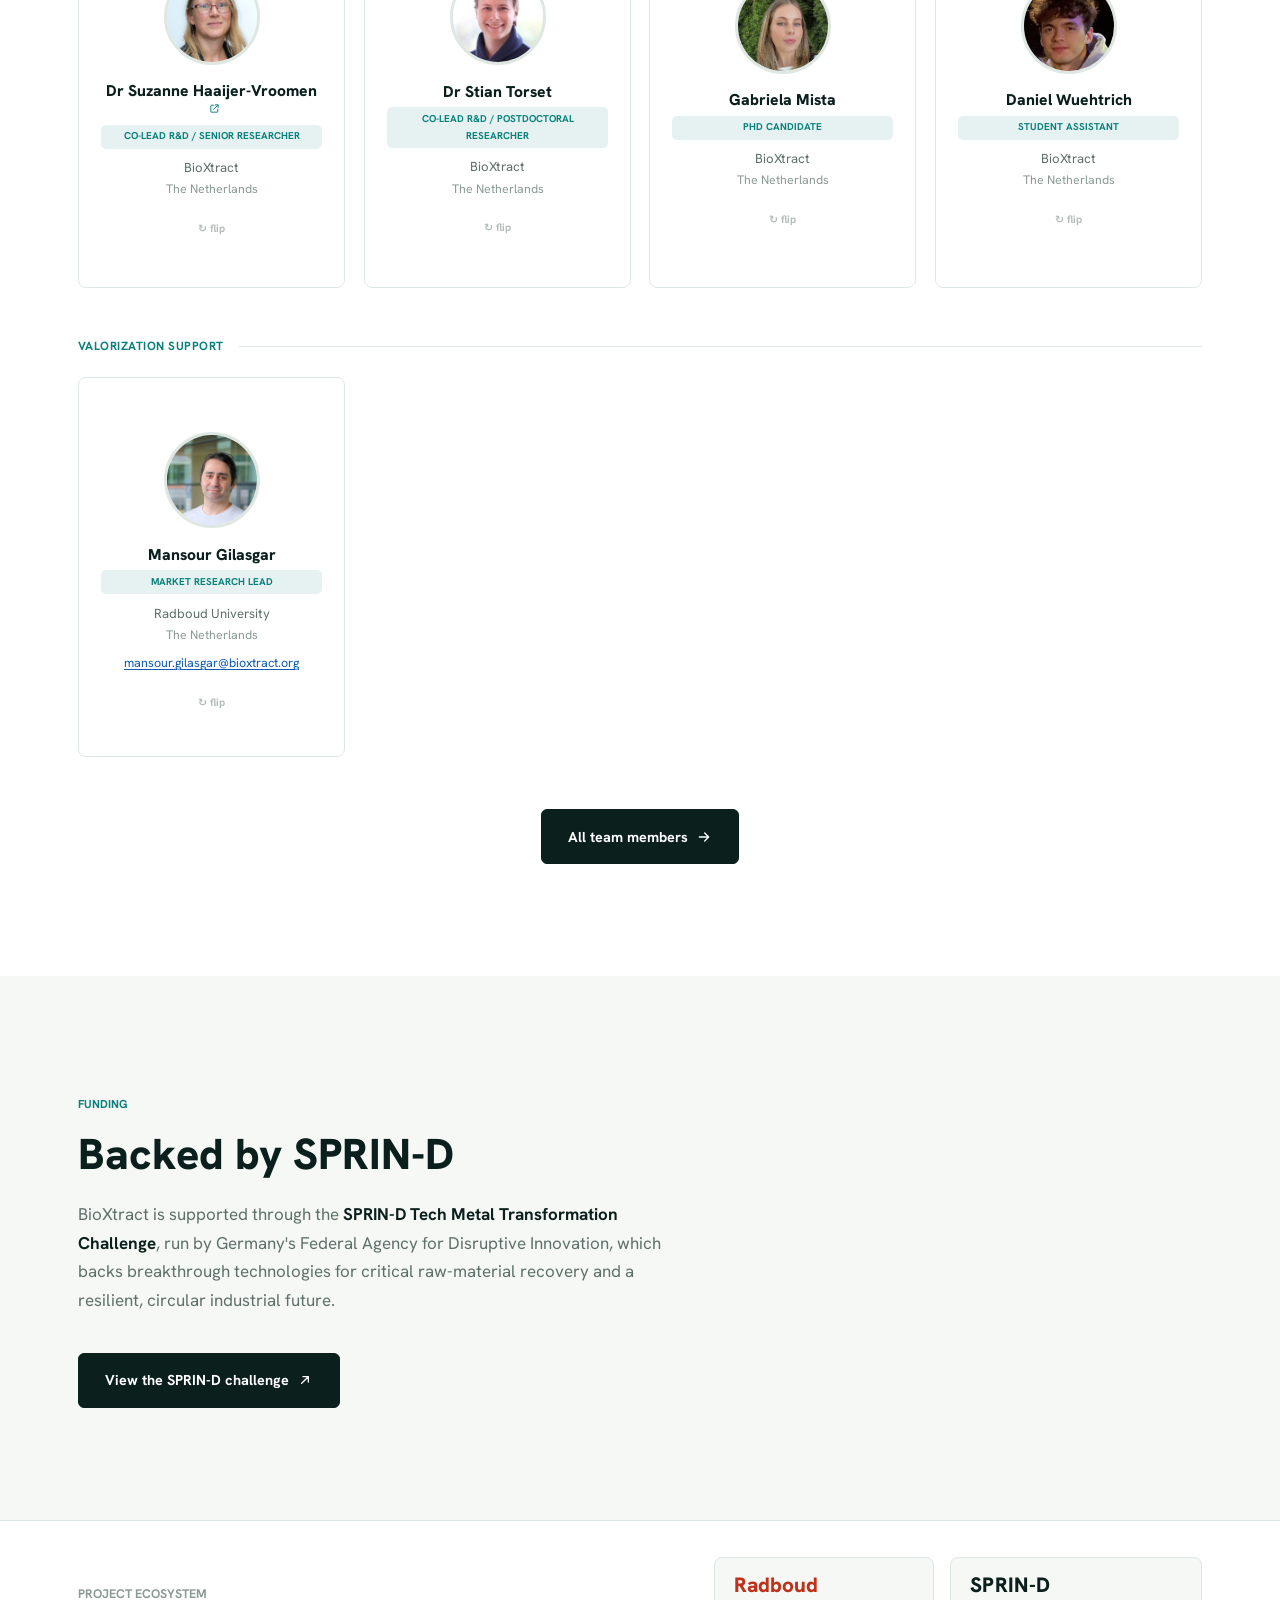
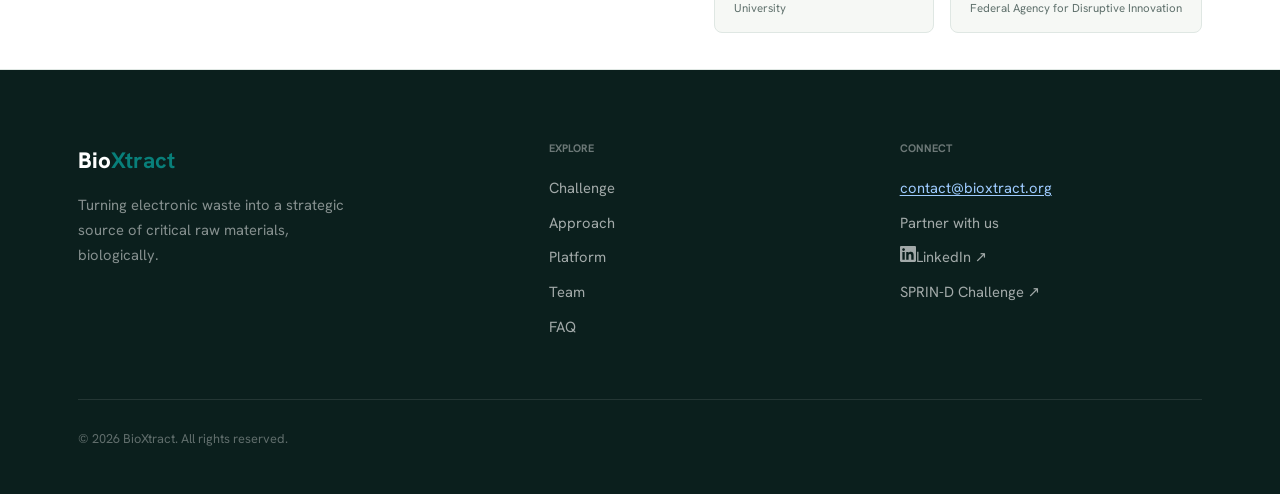
==== commit 0768c429: "Remove Francisco Arjona Madueno and Annabel van Driel from the team" ====
--- a/index.html
+++ b/index.html
@@ -154,12 +154,6 @@
                                             "@id":  "https://bioxtract.org/#person-mansour-gilasgar"
                                         },
                                         {
-                                            "@id":  "https://bioxtract.org/#person-dr-francisco-arjona-madue-o"
-                                        },
-                                        {
-                                            "@id":  "https://bioxtract.org/#person-dr-annabel-van-driel"
-                                        },
-                                        {
                                             "@id":  "https://bioxtract.org/#person-dr-james-m-byrne"
                                         },
                                         {
@@ -332,44 +326,6 @@
                                            "name":  "Radboud University"
                                        },
                        "email":  "mansour.gilasgar@bioxtract.org"
-                   },
-                   {
-                       "@type":  "Person",
-                       "@id":  "https://bioxtract.org/#person-dr-francisco-arjona-madue-o",
-                       "name":  "Dr Francisco Arjona Madueño",
-                       "description":  "Brings extensive experience in knowledge transfer and innovation commercialization, connecting academic research with real-world applications and providing guidance throughout the spinout process.",
-                       "image":  "https://bioxtract.org/assets/images/team/francisco-arjona.jpg",
-                       "memberOf":  {
-                                        "@id":  "https://bioxtract.org/#organization"
-                                    },
-                       "jobTitle":  "Senior Knowledge Transfer Officer",
-                       "affiliation":  {
-                                           "@type":  "Organization",
-                                           "name":  "Radboud Innovation Science"
-                                       },
-                       "url":  "https://www.ru.nl/en/people/arjona-madueno-f",
-                       "sameAs":  [
-                                      "https://www.ru.nl/en/people/arjona-madueno-f"
-                                  ]
-                   },
-                   {
-                       "@type":  "Person",
-                       "@id":  "https://bioxtract.org/#person-dr-annabel-van-driel",
-                       "name":  "Dr Annabel van Driel",
-                       "description":  "A supportive project manager who advances the venture through effective coordination and stakeholder engagement, aligning the interests of different parties and keeping innovation activities moving forward.",
-                       "image":  "https://bioxtract.org/assets/images/team/annabel-van-driel.jpg",
-                       "memberOf":  {
-                                        "@id":  "https://bioxtract.org/#organization"
-                                    },
-                       "jobTitle":  "Senior Grant Advisor",
-                       "affiliation":  {
-                                           "@type":  "Organization",
-                                           "name":  "Radboud Innovation Science"
-                                       },
-                       "url":  "https://www.ru.nl/en/people/driel-a-van",
-                       "sameAs":  [
-                                      "https://www.ru.nl/en/people/driel-a-van"
-                                  ]
                    },
                    {
                        "@type":  "Person",
@@ -864,26 +820,6 @@
                   <p class="team-static-bio">With a background in economics, he leads market research and commercial validation. He turns complex market intelligence into clear, actionable visualizations, bridging business strategy and technology development.</p>
                 </div></div>
               </article>
-              <article class="team-card fade-up" role="listitem">
-                <div class="card-inner"><div class="card-face card-front">
-                  <div class="team-photo-wrap"><img src="assets/images/team/francisco-arjona.jpg" alt="Portrait of Dr Francisco Arjona Madueño" class="team-photo" width="400" height="400" loading="lazy" decoding="async"></div>
-                  <h4 class="team-name"><a class="team-name-link" href="https://www.ru.nl/en/people/arjona-madueno-f" target="_blank" rel="noopener noreferrer">Dr Francisco Arjona Madueño</a></h4>
-                  <span class="team-role">Senior Knowledge Transfer Officer</span>
-                  <p class="team-affiliation">Radboud Innovation Science</p>
-                  <p class="team-country">The Netherlands</p>
-                  <p class="team-static-bio">Brings extensive experience in knowledge transfer and innovation commercialization, connecting academic research with real-world applications and providing guidance throughout the spinout process.</p>
-                </div></div>
-              </article>
-              <article class="team-card fade-up" role="listitem">
-                <div class="card-inner"><div class="card-face card-front">
-                  <div class="team-photo-wrap"><img src="assets/images/team/annabel-van-driel.jpg" alt="Portrait of Dr Annabel van Driel" class="team-photo" width="400" height="400" loading="lazy" decoding="async"></div>
-                  <h4 class="team-name"><a class="team-name-link" href="https://www.ru.nl/en/people/driel-a-van" target="_blank" rel="noopener noreferrer">Dr Annabel van Driel</a></h4>
-                  <span class="team-role">Senior Grant Advisor</span>
-                  <p class="team-affiliation">Radboud Innovation Science</p>
-                  <p class="team-country">The Netherlands</p>
-                  <p class="team-static-bio">A supportive project manager who advances the venture through effective coordination and stakeholder engagement, aligning the interests of different parties and keeping innovation activities moving forward.</p>
-                </div></div>
-              </article>
             </div>
           </section>
           <!-- TEAM:AUTO:END -->
